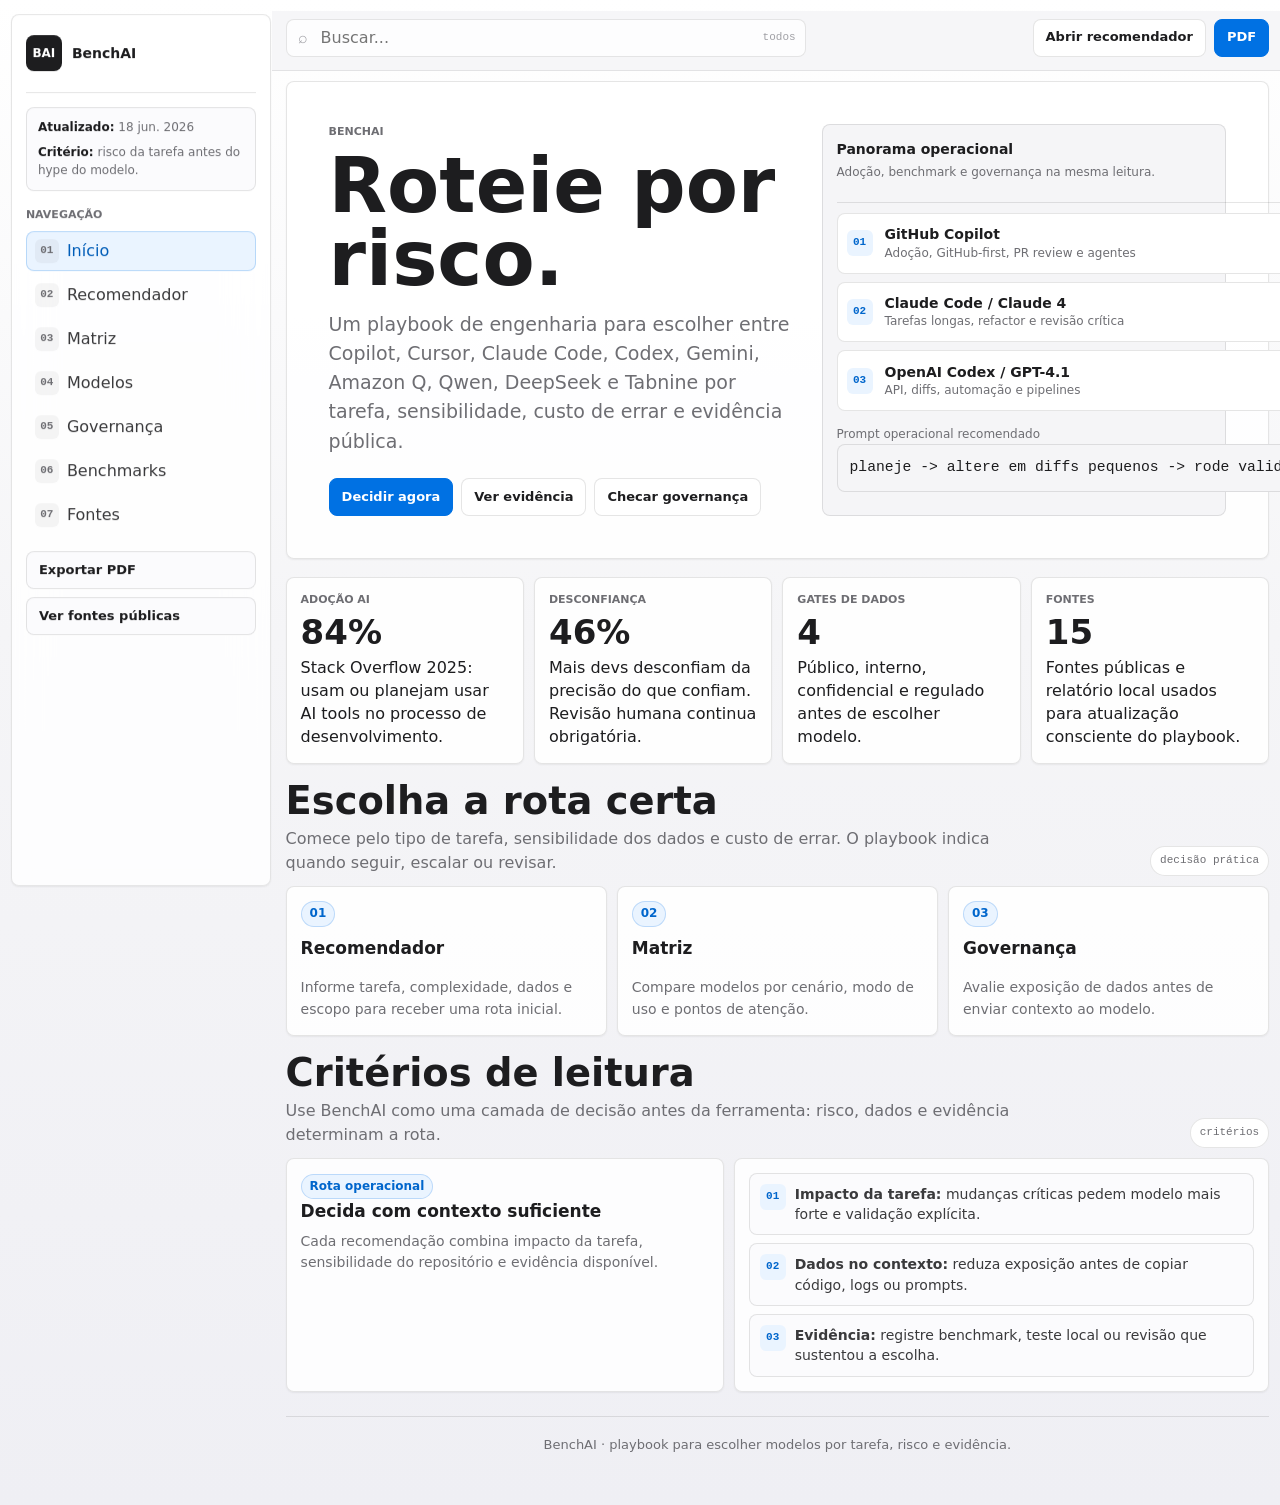
==== site/index.html @ 1fd60fb4 "ui: simplifica navegacao e identidade" ====
<!doctype html>
<html lang="pt-BR">
  <head>
    <meta charset="utf-8">
    <meta name="viewport" content="width=device-width, initial-scale=1">
    <title>BenchAI</title>
    <meta name="description" content="Playbook para escolher ferramentas e modelos de IA por tarefa, risco, governança, sensibilidade dos dados e evidência pública.">
    <meta name="theme-color" content="#f5f5f7">
    <link rel="stylesheet" href="assets/css/styles.css">
  </head>
  <body data-page="home">
    <a class="skip-link" href="#conteudo">Pular para o conteúdo</a>
    <div class="overlay" id="overlay" aria-hidden="true"></div>

    <div class="app-shell">
      <aside class="sidebar" id="sidebar" aria-label="Navegação principal">
        <a class="brand" href="./">
          <span class="brand-mark" aria-hidden="true">BAI</span>
          <span>
            <span class="brand-title">BenchAI</span>
          </span>
        </a>
        <div class="side-meta">
          <div><strong>Atualizado:</strong> 18 jun. 2026</div>
          <div><strong>Critério:</strong> risco da tarefa antes do hype do modelo.</div>
        </div>
        <div class="nav-label">Navegação</div>
        <nav class="nav-list" id="siteNav"></nav>
        <div class="side-actions">
          <button class="side-button" type="button" data-print>Exportar PDF</button>
          <a class="side-button" href="fontes.html">Ver fontes públicas</a>
        </div>
      </aside>

      <main class="main" id="conteudo">
        <header class="topbar" role="region" aria-label="Barra de ações">
          <button class="menu-button" id="menuBtn" type="button" aria-controls="sidebar" aria-expanded="false">Menu</button>
          <div class="search">
            <span class="search-icon" aria-hidden="true">⌕</span>
            <input id="searchInput" type="search" placeholder="Buscar..." autocomplete="off">
            <span class="search-count" id="searchCount">todos</span>
          </div>
          <div class="top-actions">
            <a class="button" href="recomendador.html">Abrir recomendador</a>
            <button class="button primary" type="button" data-print>PDF</button>
          </div>
        </header>

        <section class="hero">
          <div class="hero-copy">
            <p class="eyebrow">BenchAI</p>
            <h1>Roteie por risco.</h1>
            <p>
              Um playbook de engenharia para escolher entre Copilot, Cursor, Claude Code, Codex, Gemini,
              Amazon Q, Qwen, DeepSeek e Tabnine por tarefa, sensibilidade, custo de errar e evidência pública.
            </p>
            <div class="hero-actions">
              <a class="hero-action primary" href="recomendador.html">Decidir agora</a>
              <a class="hero-action" href="benchmarks.html">Ver evidência</a>
              <a class="hero-action" href="governanca.html">Checar governança</a>
            </div>
          </div>

          <div class="hero-panel" aria-label="Resumo visual de evidências">
            <div class="panel-head">
              <div>
                <strong>Panorama operacional</strong>
                <span>Adoção, benchmark e governança na mesma leitura.</span>
              </div>
              <span class="status-pill">SNAPSHOT / 2026-06-18</span>
            </div>
            <div class="leader-list">
              <div class="leader-row searchable" data-search="github copilot adoção github pr review enterprise agentes">
                <span class="rank">01</span>
                <div>
                  <div class="leader-name">GitHub Copilot</div>
                  <div class="leader-meta">Adoção, GitHub-first, PR review e agentes</div>
                </div>
                <div class="leader-score">escala</div>
              </div>
              <div class="leader-row searchable" data-search="claude code claude 4 swe bench arquitetura tarefa longa">
                <span class="rank">02</span>
                <div>
                  <div class="leader-name">Claude Code / Claude 4</div>
                  <div class="leader-meta">Tarefas longas, refactor e revisão crítica</div>
                </div>
                <div class="leader-score">72.7</div>
              </div>
              <div class="leader-row searchable" data-search="openai codex gpt-4.1 api automação diff">
                <span class="rank">03</span>
                <div>
                  <div class="leader-name">OpenAI Codex / GPT-4.1</div>
                  <div class="leader-meta">API, diffs, automação e pipelines</div>
                </div>
                <div class="leader-score">54.6</div>
              </div>
            </div>
            <div class="command-card">
              <span class="panel-note">Prompt operacional recomendado</span>
              <code>planeje -> altere em diffs pequenos -> rode validação -> registre evidência</code>
            </div>
          </div>
        </section>

        <div class="snapshot-grid" aria-label="Métricas resumidas">
          <div class="snapshot searchable" data-search="stack overflow 2025 uso ai tools adoção">
            <div class="snapshot-label">Adoção AI</div>
            <div class="snapshot-value">84%</div>
            <p>Stack Overflow 2025: usam ou planejam usar AI tools no processo de desenvolvimento.</p>
          </div>
          <div class="snapshot searchable" data-search="stack overflow 2025 confiança precisão revisão humana">
            <div class="snapshot-label">Desconfiança</div>
            <div class="snapshot-value">46%</div>
            <p>Mais devs desconfiam da precisão do que confiam. Revisão humana continua obrigatória.</p>
          </div>
          <div class="snapshot searchable" data-search="governança dados sensibilidade público interno confidencial regulado">
            <div class="snapshot-label">Gates de dados</div>
            <div class="snapshot-value">4</div>
            <p>Público, interno, confidencial e regulado antes de escolher modelo.</p>
          </div>
          <div class="snapshot searchable" data-search="fontes rastreabilidade benchmarks modelos segurança privacidade">
            <div class="snapshot-label">Fontes</div>
            <div class="snapshot-value">15</div>
            <p>Fontes públicas e relatório local usados para atualização consciente do playbook.</p>
          </div>
        </div>

        <section class="section">
          <div class="section-head">
            <div>
              <h2>Escolha a rota certa</h2>
              <p>Comece pelo tipo de tarefa, sensibilidade dos dados e custo de errar. O playbook indica quando seguir, escalar ou revisar.</p>
            </div>
            <span class="section-chip">decisão prática</span>
          </div>
          <div class="overview-grid">
            <a class="source-card searchable" href="recomendador.html" data-search="recomendador modelo tarefa complexidade sensibilidade escopo">
              <span class="tag brand" style="justify-self:start">01</span>
              <strong>Recomendador</strong>
              <span class="desc">Informe tarefa, complexidade, dados e escopo para receber uma rota inicial.</span>
            </a>
            <a class="source-card searchable" href="matriz.html" data-search="matriz rota modelo modo usar evitar">
              <span class="tag brand" style="justify-self:start">02</span>
              <strong>Matriz</strong>
              <span class="desc">Compare modelos por cenário, modo de uso e pontos de atenção.</span>
            </a>
            <a class="source-card searchable" href="governanca.html" data-search="governança dados sensibilidade pii segredo cliente privacidade">
              <span class="tag brand" style="justify-self:start">03</span>
              <strong>Governança</strong>
              <span class="desc">Avalie exposição de dados antes de enviar contexto ao modelo.</span>
            </a>
          </div>
        </section>

        <section class="section">
          <div class="section-head">
            <div>
              <h2>Critérios de leitura</h2>
              <p>Use BenchAI como uma camada de decisão antes da ferramenta: risco, dados e evidência determinam a rota.</p>
            </div>
            <span class="section-chip">critérios</span>
          </div>
          <div class="evidence-grid">
            <div class="card searchable" data-search="rota operacional decisão contexto risco dados evidência">
              <span class="tag blue">Rota operacional</span>
              <h3>Decida com contexto suficiente</h3>
              <p>Cada recomendação combina impacto da tarefa, sensibilidade do repositório e evidência disponível.</p>
            </div>
            <div class="card searchable" data-search="decisão operacional modelo risco tarefa atenção validação">
              <div class="audit-list">
                <div class="audit-item"><span class="audit-badge">01</span><div><strong>Impacto da tarefa:</strong> mudanças críticas pedem modelo mais forte e validação explícita.</div></div>
                <div class="audit-item"><span class="audit-badge">02</span><div><strong>Dados no contexto:</strong> reduza exposição antes de copiar código, logs ou prompts.</div></div>
                <div class="audit-item"><span class="audit-badge">03</span><div><strong>Evidência:</strong> registre benchmark, teste local ou revisão que sustentou a escolha.</div></div>
              </div>
            </div>
          </div>
        </section>

        <div class="foot">
          BenchAI · playbook para escolher modelos por tarefa, risco e evidência.
        </div>
      </main>
    </div>

    <script src="assets/js/app.js"></script>
  </body>
</html>
---- site/assets/css/styles.css ----
:root {
  color-scheme: light;
  --bg: #f5f5f7;
  --surface: #ffffff;
  --surface-soft: #fbfbfd;
  --surface-raised: rgba(255, 255, 255, 0.86);
  --text: #1d1d1f;
  --text-soft: #3a3a3c;
  --muted: #6e6e73;
  --faint: #a1a1a6;
  --line: rgba(0, 0, 0, 0.1);
  --line-strong: rgba(0, 0, 0, 0.16);
  --blue: #0071e3;
  --green: #0a7f5a;
  --orange: #b85f00;
  --red: #b42318;
  --purple: #6e45c9;
  --blue-soft: #eaf4ff;
  --green-soft: #eaf8f2;
  --orange-soft: #fff3e3;
  --red-soft: #fff0ee;
  --purple-soft: #f3efff;
  --radius: 8px;
  --shadow-sm: 0 1px 2px rgba(0, 0, 0, 0.06);
  --shadow-md: 0 14px 36px rgba(0, 0, 0, 0.1);
  --sidebar: 260px;
  --content: 1160px;
  --font: -apple-system, BlinkMacSystemFont, "SF Pro Text", "Segoe UI", Inter, ui-sans-serif, system-ui, sans-serif;
  --mono: "SFMono-Regular", ui-monospace, Menlo, Consolas, monospace;
}

* {
  box-sizing: border-box;
}

html {
  overflow-x: clip;
  scroll-behavior: smooth;
}

body {
  margin: 0;
  width: 100%;
  min-height: 100vh;
  overflow-x: hidden;
  background:
    linear-gradient(180deg, #ffffff 0%, var(--bg) 42%, #efeff4 100%);
  color: var(--text);
  font-family: var(--font);
  line-height: 1.45;
  -webkit-font-smoothing: antialiased;
  text-rendering: optimizeLegibility;
}

body.nav-open {
  overflow: hidden;
}

a {
  color: inherit;
}

button,
input,
select {
  font: inherit;
}

button {
  -webkit-tap-highlight-color: transparent;
}

code,
.mono {
  font-family: var(--mono);
}

code {
  border: 1px solid var(--line);
  border-radius: 6px;
  background: var(--surface-soft);
  padding: 0.08rem 0.28rem;
  font-size: 0.92em;
}

h1,
h2,
h3,
p {
  margin-top: 0;
}

p {
  margin-bottom: 0;
}

::selection {
  background: rgba(0, 113, 227, 0.14);
}

.skip-link {
  position: absolute;
  left: 14px;
  top: -44px;
  z-index: 100;
  border-radius: var(--radius);
  background: var(--text);
  color: #fff;
  padding: 10px 12px;
  transition: top 0.16s ease;
}

.skip-link:focus {
  top: 14px;
}

.app-shell {
  display: grid;
  grid-template-columns: var(--sidebar) minmax(0, 1fr);
  gap: clamp(12px, 1.15vw, 18px);
  width: 100%;
  max-width: none;
  margin: 0;
  padding: clamp(10px, 0.85vw, 14px);
}

.sidebar {
  position: sticky;
  top: 14px;
  align-self: start;
  height: calc(100svh - 28px);
  overflow: auto;
  border: 1px solid var(--line);
  border-radius: var(--radius);
  background: rgba(255, 255, 255, 0.82);
  box-shadow: var(--shadow-sm);
  padding: 14px;
  backdrop-filter: blur(22px);
}

.brand {
  display: flex;
  align-items: center;
  gap: 10px;
  min-height: 64px;
  border-bottom: 1px solid var(--line);
  padding-bottom: 14px;
  text-decoration: none;
}

.brand > span:last-child {
  min-width: 0;
}

.brand-mark {
  display: grid;
  width: 36px;
  height: 36px;
  flex: 0 0 auto;
  place-items: center;
  border-radius: var(--radius);
  background: var(--text);
  color: #fff;
  font-size: 12px;
  font-weight: 800;
  letter-spacing: 0;
}

.brand-title {
  display: block;
  margin: 0;
  color: var(--text);
  font-size: 14px;
  font-weight: 760;
  line-height: 1;
  letter-spacing: 0;
  overflow-wrap: anywhere;
}

.brand-subtitle {
  display: block;
  margin-top: 2px;
  color: var(--muted);
  font-size: 12px;
  letter-spacing: 0;
  overflow-wrap: anywhere;
}

.side-meta {
  display: grid;
  gap: 8px;
  margin: 14px 0;
  border: 1px solid var(--line);
  border-radius: var(--radius);
  background: var(--surface-soft);
  padding: 11px;
  color: var(--muted);
  font-size: 12px;
}

.side-meta strong {
  color: var(--text);
  font-weight: 720;
}

.nav-label {
  margin: 16px 0 8px;
  color: var(--muted);
  font-size: 11px;
  font-weight: 760;
  letter-spacing: 0;
  text-transform: uppercase;
}

.nav-list {
  display: grid;
  gap: 4px;
}

.nav-list a {
  display: grid;
  grid-template-columns: 24px 1fr;
  gap: 8px;
  align-items: center;
  min-height: 38px;
  border: 1px solid transparent;
  border-radius: var(--radius);
  color: var(--text-soft);
  padding: 7px 8px;
  text-decoration: none;
  transition: background 0.16s ease, border-color 0.16s ease, color 0.16s ease;
}

.nav-list a:hover,
.nav-list a:focus-visible {
  border-color: var(--line);
  background: #f2f2f7;
  color: var(--text);
  outline: 0;
}

.nav-list a[aria-current="page"] {
  border-color: rgba(0, 113, 227, 0.22);
  background: var(--blue-soft);
  color: #005db8;
}

.nav-index {
  display: grid;
  width: 24px;
  height: 24px;
  place-items: center;
  border-radius: 6px;
  background: rgba(0, 0, 0, 0.04);
  color: var(--muted);
  font-family: var(--mono);
  font-size: 11px;
  font-weight: 760;
}

.side-actions {
  display: grid;
  gap: 8px;
  margin-top: 16px;
}

.side-button,
.button,
.menu-button,
.hero-action {
  display: inline-flex;
  align-items: center;
  justify-content: center;
  min-height: 38px;
  border: 1px solid var(--line);
  border-radius: var(--radius);
  background: var(--surface);
  color: var(--text);
  cursor: pointer;
  font-size: 13px;
  font-weight: 660;
  letter-spacing: 0;
  padding: 0 12px;
  text-align: center;
  text-decoration: none;
  white-space: nowrap;
  max-width: 100%;
  transition: background 0.16s ease, border-color 0.16s ease, transform 0.16s ease;
}

.side-button {
  justify-content: flex-start;
  width: 100%;
  background: var(--surface-soft);
}

.button:hover,
.side-button:hover,
.hero-action:hover {
  border-color: var(--line-strong);
  background: #f5f5f7;
  transform: translateY(-1px);
}

.button.primary,
.hero-action.primary {
  border-color: var(--blue);
  background: var(--blue);
  color: #fff;
}

.button.primary:hover,
.hero-action.primary:hover {
  background: #0066cc;
}

.main {
  min-width: 0;
  padding-bottom: 40px;
}

.topbar {
  position: sticky;
  top: 0;
  z-index: 30;
  display: grid;
  grid-template-columns: minmax(220px, min(520px, 44vw)) minmax(0, 1fr) auto;
  gap: 10px;
  align-items: center;
  padding: 8px 0 14px;
  backdrop-filter: blur(20px);
}

.topbar::before {
  content: "";
  position: absolute;
  inset: 0 -14px;
  z-index: -1;
  border-bottom: 1px solid rgba(0, 0, 0, 0.08);
  background: rgba(245, 245, 247, 0.82);
}

.menu-button {
  display: none;
}

.search {
  position: relative;
  grid-column: 1;
  min-width: 0;
}

.search input {
  width: 100%;
  height: 38px;
  border: 1px solid var(--line);
  border-radius: var(--radius);
  background: var(--surface-raised);
  color: var(--text);
  outline: none;
  padding: 0 66px 0 34px;
}

.search input:focus {
  border-color: rgba(0, 113, 227, 0.48);
  box-shadow: 0 0 0 4px rgba(0, 113, 227, 0.11);
}

.search-icon {
  position: absolute;
  left: 12px;
  top: 50%;
  color: var(--faint);
  transform: translateY(-50%);
}

.search-count {
  position: absolute;
  right: 10px;
  top: 50%;
  color: var(--faint);
  font-family: var(--mono);
  font-size: 11px;
  transform: translateY(-50%);
}

.top-actions {
  display: flex;
  flex-wrap: wrap;
  gap: 8px;
  grid-column: 3;
  justify-content: flex-end;
  min-width: 0;
}

.page-hero,
.hero {
  display: grid;
  gap: 18px;
  margin: 10px 0 18px;
  border: 1px solid var(--line);
  border-radius: var(--radius);
  background: var(--surface-raised);
  box-shadow: var(--shadow-sm);
  padding: clamp(22px, 4vw, 42px);
}

.hero {
  grid-template-columns: minmax(0, 1.08fr) minmax(300px, 0.92fr);
  align-items: stretch;
}

.eyebrow,
.kicker {
  margin: 0 0 10px;
  color: var(--muted);
  font-size: 11px;
  font-weight: 760;
  letter-spacing: 0;
  text-transform: uppercase;
}

.hero h1,
.page-hero h1 {
  max-width: 760px;
  margin: 0;
  font-size: clamp(38px, 6vw, 76px);
  font-weight: 760;
  line-height: 0.96;
  letter-spacing: 0;
}

.page-hero h1 {
  font-size: clamp(34px, 4.4vw, 60px);
}

.hero-copy > p:not(.eyebrow),
.page-hero p {
  max-width: 760px;
  margin-top: 14px;
  color: var(--muted);
  font-size: clamp(15px, 1.8vw, 19px);
  line-height: 1.54;
}

.hero-actions {
  display: flex;
  flex-wrap: wrap;
  gap: 8px;
  margin-top: 22px;
}

.hero-panel {
  display: grid;
  gap: 10px;
  min-width: 0;
  border: 1px solid var(--line);
  border-radius: var(--radius);
  background: #f5f5f7;
  padding: 14px;
}

.panel-head {
  display: flex;
  align-items: flex-start;
  justify-content: space-between;
  gap: 12px;
  border-bottom: 1px solid var(--line);
  padding-bottom: 10px;
}

.panel-head strong {
  display: block;
  font-size: 14px;
}

.panel-head span,
.panel-note {
  color: var(--muted);
  font-size: 12px;
  line-height: 1.42;
}

.status-pill {
  border: 1px solid rgba(0, 113, 227, 0.2);
  border-radius: 999px;
  background: #fff;
  color: #0066cc;
  font-family: var(--mono);
  font-size: 11px;
  padding: 4px 8px;
  white-space: nowrap;
}

.leader-list {
  display: grid;
  gap: 8px;
}

.leader-row {
  display: grid;
  grid-template-columns: 28px 1fr auto;
  gap: 10px;
  align-items: center;
  min-width: 0;
  border: 1px solid var(--line);
  border-radius: var(--radius);
  background: #fff;
  padding: 9px;
}

.rank,
.check-badge,
.audit-badge {
  display: grid;
  width: 26px;
  height: 26px;
  place-items: center;
  border-radius: 6px;
  background: var(--blue-soft);
  color: #0066cc;
  font-family: var(--mono);
  font-size: 11px;
  font-weight: 760;
}

.leader-name {
  font-size: 14px;
  font-weight: 720;
  overflow-wrap: anywhere;
}

.leader-meta {
  color: var(--muted);
  font-size: 12px;
  overflow-wrap: anywhere;
}

.leader-score {
  color: var(--text);
  font-family: var(--mono);
  font-size: 12px;
  font-weight: 760;
  text-align: right;
}

.overview-grid,
.card-grid,
.model-grid,
.source-grid,
.policy-grid,
.snapshot-grid {
  display: grid;
  gap: 10px;
}

.overview-grid {
  grid-template-columns: repeat(3, minmax(0, 1fr));
}

.snapshot-grid {
  grid-template-columns: repeat(4, minmax(0, 1fr));
  margin-bottom: 18px;
}

.card-grid.two {
  grid-template-columns: repeat(2, minmax(0, 1fr));
}

.card-grid.three,
.model-grid,
.source-grid {
  grid-template-columns: repeat(auto-fit, minmax(240px, 1fr));
}

.policy-grid {
  grid-template-columns: repeat(4, minmax(0, 1fr));
}

.section {
  scroll-margin-top: 84px;
  margin-top: 18px;
}

.section-head {
  display: grid;
  grid-template-columns: minmax(0, 1fr) auto;
  gap: 12px;
  align-items: end;
  margin-bottom: 10px;
}

.section-head h2 {
  margin: 0;
  font-size: clamp(24px, 3vw, 40px);
  font-weight: 740;
  line-height: 1;
  letter-spacing: 0;
}

.section-head p {
  max-width: 760px;
  margin-top: 7px;
  color: var(--muted);
  line-height: 1.52;
}

.section-chip {
  border: 1px solid var(--line);
  border-radius: 999px;
  background: var(--surface);
  color: var(--muted);
  font-family: var(--mono);
  font-size: 11px;
  padding: 6px 9px;
  white-space: nowrap;
}

.card,
.snapshot,
.model-card,
.source-card,
.matrix-wrap,
.result,
.terminal-card {
  border: 1px solid var(--line);
  border-radius: var(--radius);
  background: var(--surface-raised);
  box-shadow: var(--shadow-sm);
}

.card,
.snapshot,
.model-card,
.source-card,
.terminal-card {
  min-width: 0;
  padding: 14px;
}

.card.strong {
  border-color: var(--line-strong);
  background: var(--surface);
}

.card h3,
.model-card h3,
.source-card strong,
.terminal-card h3 {
  margin: 0 0 7px;
  color: var(--text);
  font-size: 17px;
  font-weight: 720;
  letter-spacing: 0;
}

.card p,
.model-card p,
.source-card .desc,
.terminal-card p,
.meta {
  margin: 0;
  color: var(--muted);
  font-size: 14px;
  line-height: 1.52;
}

.snapshot {
  display: grid;
  gap: 7px;
  min-height: 112px;
}

.snapshot-label {
  color: var(--muted);
  font-size: 11px;
  font-weight: 760;
  text-transform: uppercase;
}

.snapshot-value {
  color: var(--text);
  font-size: clamp(24px, 3vw, 34px);
  font-weight: 760;
  line-height: 1;
}

.tag-row {
  display: flex;
  flex-wrap: wrap;
  gap: 6px;
  align-items: center;
}

.tag {
  display: inline-flex;
  align-items: center;
  min-height: 24px;
  border: 1px solid var(--line);
  border-radius: 999px;
  background: #fff;
  color: var(--text-soft);
  font-size: 12px;
  font-weight: 650;
  padding: 3px 8px;
  white-space: nowrap;
}

.tag.good {
  border-color: rgba(10, 127, 90, 0.2);
  background: var(--green-soft);
  color: var(--green);
}

.tag.warn {
  border-color: rgba(184, 95, 0, 0.22);
  background: var(--orange-soft);
  color: var(--orange);
}

.tag.bad {
  border-color: rgba(180, 35, 24, 0.2);
  background: var(--red-soft);
  color: var(--red);
}

.tag.blue,
.tag.brand {
  border-color: rgba(0, 113, 227, 0.2);
  background: var(--blue-soft);
  color: #0066cc;
}

.tag.purple {
  border-color: rgba(110, 69, 201, 0.2);
  background: var(--purple-soft);
  color: var(--purple);
}

.audit-list,
.checklist {
  display: grid;
  gap: 8px;
}

.checklist {
  margin-top: 12px;
}

.audit-item,
.check-item {
  display: grid;
  grid-template-columns: 26px 1fr;
  gap: 9px;
  align-items: start;
  border: 1px solid var(--line);
  border-radius: var(--radius);
  background: var(--surface-soft);
  padding: 10px;
  color: var(--text-soft);
  font-size: 14px;
  line-height: 1.45;
}

.decision-lab,
.evidence-grid,
.bench-grid {
  display: grid;
  grid-template-columns: minmax(0, 0.9fr) minmax(320px, 1.1fr);
  gap: 10px;
  align-items: stretch;
}

.form-grid {
  display: grid;
  grid-template-columns: repeat(2, minmax(0, 1fr));
  gap: 10px;
}

.field {
  display: grid;
  gap: 7px;
  border: 1px solid var(--line);
  border-radius: var(--radius);
  background: var(--surface-soft);
  padding: 10px;
}

.field label {
  color: var(--text-soft);
  font-size: 13px;
  font-weight: 680;
}

select {
  width: 100%;
  min-height: 40px;
  border: 1px solid var(--line-strong);
  border-radius: var(--radius);
  background: #fff;
  color: var(--text);
  outline: none;
  padding: 8px 10px;
}

select:focus {
  border-color: rgba(0, 113, 227, 0.5);
  box-shadow: 0 0 0 4px rgba(0, 113, 227, 0.11);
}

.result {
  display: grid;
  min-height: 100%;
  background: var(--text);
  color: #fff;
  padding: clamp(18px, 3vw, 28px);
}

.result-label {
  color: rgba(255, 255, 255, 0.6);
  font-size: 11px;
  font-weight: 760;
  text-transform: uppercase;
}

.result-model {
  margin-top: 12px;
  font-size: clamp(34px, 4.8vw, 62px);
  font-weight: 760;
  line-height: 0.95;
  overflow-wrap: anywhere;
}

.result-mode {
  margin: 12px 0 16px;
  color: rgba(255, 255, 255, 0.72);
  font-family: var(--mono);
  font-size: 13px;
}

.result .tag {
  border-color: rgba(255, 255, 255, 0.16);
  background: rgba(255, 255, 255, 0.08);
  color: #fff;
}

.result-detail {
  display: grid;
  grid-template-columns: repeat(3, minmax(0, 1fr));
  gap: 8px;
  margin-top: 18px;
}

.result-box {
  border: 1px solid rgba(255, 255, 255, 0.14);
  border-radius: var(--radius);
  background: rgba(255, 255, 255, 0.07);
  color: rgba(255, 255, 255, 0.78);
  font-size: 14px;
  line-height: 1.48;
  padding: 11px;
}

.result-box strong {
  display: block;
  margin-bottom: 5px;
  color: #fff;
  font-size: 13px;
}

.matrix-wrap {
  overflow-x: auto;
  background: var(--surface);
}

table {
  width: 100%;
  min-width: 920px;
  border-collapse: collapse;
}

th,
td {
  border-bottom: 1px solid var(--line);
  padding: 13px 14px;
  text-align: left;
  vertical-align: top;
}

th {
  background: var(--surface-soft);
  color: var(--muted);
  font-size: 11px;
  font-weight: 760;
  text-transform: uppercase;
}

tr:last-child td {
  border-bottom: 0;
}

td {
  color: var(--text-soft);
  font-size: 14px;
  line-height: 1.44;
}

td strong {
  color: var(--text);
}

.table-note {
  margin-top: 4px;
  color: var(--muted);
  font-size: 13px;
}

.model-card,
.source-card {
  display: grid;
  gap: 9px;
  text-decoration: none;
  transition: border-color 0.16s ease, box-shadow 0.16s ease, transform 0.16s ease;
}

.model-card {
  min-height: 214px;
}

.source-card {
  min-height: 150px;
}

.model-card:hover,
.source-card:hover {
  border-color: rgba(0, 113, 227, 0.3);
  box-shadow: var(--shadow-md);
  transform: translateY(-2px);
}

.model-card ul {
  margin: 0;
  padding-left: 18px;
  color: var(--text-soft);
  font-size: 14px;
  line-height: 1.48;
}

.model-card li {
  margin: 3px 0;
}

.policy-card {
  border-top: 4px solid var(--green);
}

.policy-card.blue {
  border-top-color: var(--blue);
}

.policy-card.warn {
  border-top-color: var(--orange);
}

.policy-card.bad {
  border-top-color: var(--red);
}

.bar-list {
  display: grid;
  gap: 9px;
}

.bar-row {
  display: grid;
  grid-template-columns: 210px minmax(120px, 1fr) 58px;
  align-items: center;
  gap: 10px;
}

.bar-label {
  overflow: hidden;
  color: var(--text-soft);
  font-size: 13px;
  font-weight: 680;
  text-overflow: ellipsis;
  white-space: nowrap;
}

.bar-track {
  height: 24px;
  overflow: hidden;
  border: 1px solid var(--line);
  border-radius: 999px;
  background: #f2f2f7;
}

.bar-fill {
  height: 100%;
  border-radius: 999px;
  background: linear-gradient(90deg, var(--blue), var(--green));
}

.bar-value {
  color: var(--text);
  font-family: var(--mono);
  font-size: 12px;
  font-weight: 760;
  text-align: right;
}

.terminal-card code,
.command-card code {
  display: block;
  overflow-x: auto;
  border-radius: var(--radius);
  background: #f5f5f7;
  padding: 12px;
  white-space: nowrap;
}

.foot {
  margin-top: 24px;
  border-top: 1px solid var(--line);
  color: var(--muted);
  font-size: 13px;
  line-height: 1.5;
  padding: 18px 0 0;
  text-align: center;
}

.source-card.is-hidden,
.model-card.is-hidden,
tr.is-hidden,
.card.is-hidden,
.snapshot.is-hidden,
.terminal-card.is-hidden {
  display: none !important;
}

.overlay {
  position: fixed;
  inset: 0;
  z-index: 40;
  display: none;
  background: rgba(0, 0, 0, 0.34);
}

.overlay.open {
  display: block;
}

.error-page {
  display: grid;
  min-height: 100svh;
  place-items: center;
  padding: 16px;
}

.error-card {
  width: min(520px, 100%);
  border: 1px solid var(--line);
  border-radius: var(--radius);
  background: var(--surface);
  box-shadow: var(--shadow-md);
  padding: clamp(22px, 5vw, 34px);
}

.error-card h1 {
  margin: 0 0 12px;
  font-size: clamp(34px, 9vw, 54px);
  line-height: 1;
}

.error-card p {
  color: var(--muted);
}

@media (max-width: 1120px) {
  .app-shell {
    grid-template-columns: 1fr;
  }

  .topbar {
    grid-template-columns: auto minmax(0, 520px) minmax(0, 1fr) auto;
  }

  .search {
    grid-column: 2;
  }

  .top-actions {
    grid-column: 4;
  }

  .sidebar {
    position: fixed;
    inset: 12px auto 12px 12px;
    z-index: 50;
    width: min(330px, calc(100vw - 24px));
    height: auto;
    transform: translateX(calc(-100% - 24px));
    transition: transform 0.2s ease;
  }

  .sidebar.open {
    transform: translateX(0);
  }

  .menu-button {
    display: inline-flex;
  }

  .hero,
  .decision-lab,
  .evidence-grid,
  .bench-grid {
    grid-template-columns: 1fr;
  }

  .policy-grid,
  .snapshot-grid,
  .overview-grid {
    grid-template-columns: repeat(2, minmax(0, 1fr));
  }

  .result-detail {
    grid-template-columns: 1fr;
  }
}

@media (max-width: 720px) {
  .app-shell {
    padding: 10px;
  }

  .topbar {
    grid-template-columns: auto minmax(0, 1fr);
  }

  .search {
    grid-column: 2;
  }

  .topbar::before {
    inset: 0 -10px;
  }

  .top-actions {
    grid-column: 1 / -1;
    justify-content: flex-start;
  }

  .top-actions .button,
  .hero-action {
    flex: 1 1 150px;
  }

  .search input {
    padding-right: 12px;
  }

  .search-count {
    display: none;
  }

  .hero,
  .page-hero {
    padding: 22px;
  }

  .hero h1,
  .page-hero h1 {
    font-size: clamp(34px, 11vw, 52px);
  }

  .card-grid.two,
  .card-grid.three,
  .form-grid,
  .policy-grid,
  .snapshot-grid,
  .overview-grid {
    grid-template-columns: 1fr;
  }

  .section-head {
    grid-template-columns: 1fr;
    align-items: start;
  }

  .section-chip {
    justify-self: start;
  }

  .bar-row {
    grid-template-columns: 1fr;
    gap: 6px;
  }

  .bar-value {
    text-align: left;
  }
}

@media print {
  body {
    background: #fff;
  }

  .sidebar,
  .topbar,
  .overlay,
  .hero-actions,
  .side-actions {
    display: none !important;
  }

  .app-shell {
    display: block;
    max-width: none;
    padding: 0;
  }

  .hero,
  .decision-lab,
  .bench-grid,
  .evidence-grid,
  .snapshot-grid,
  .overview-grid {
    display: block;
  }

  .hero,
  .page-hero,
  .card,
  .matrix-wrap,
  .model-card,
  .source-card,
  .terminal-card,
  .result {
    box-shadow: none !important;
    margin-bottom: 12px;
  }

  .result {
    background: #fff;
    color: var(--text);
  }

  .result p,
  .result-box {
    color: var(--text-soft);
  }

  table {
    min-width: auto;
  }

  .section {
    break-inside: avoid;
  }

  a {
    text-decoration: none;
  }
}
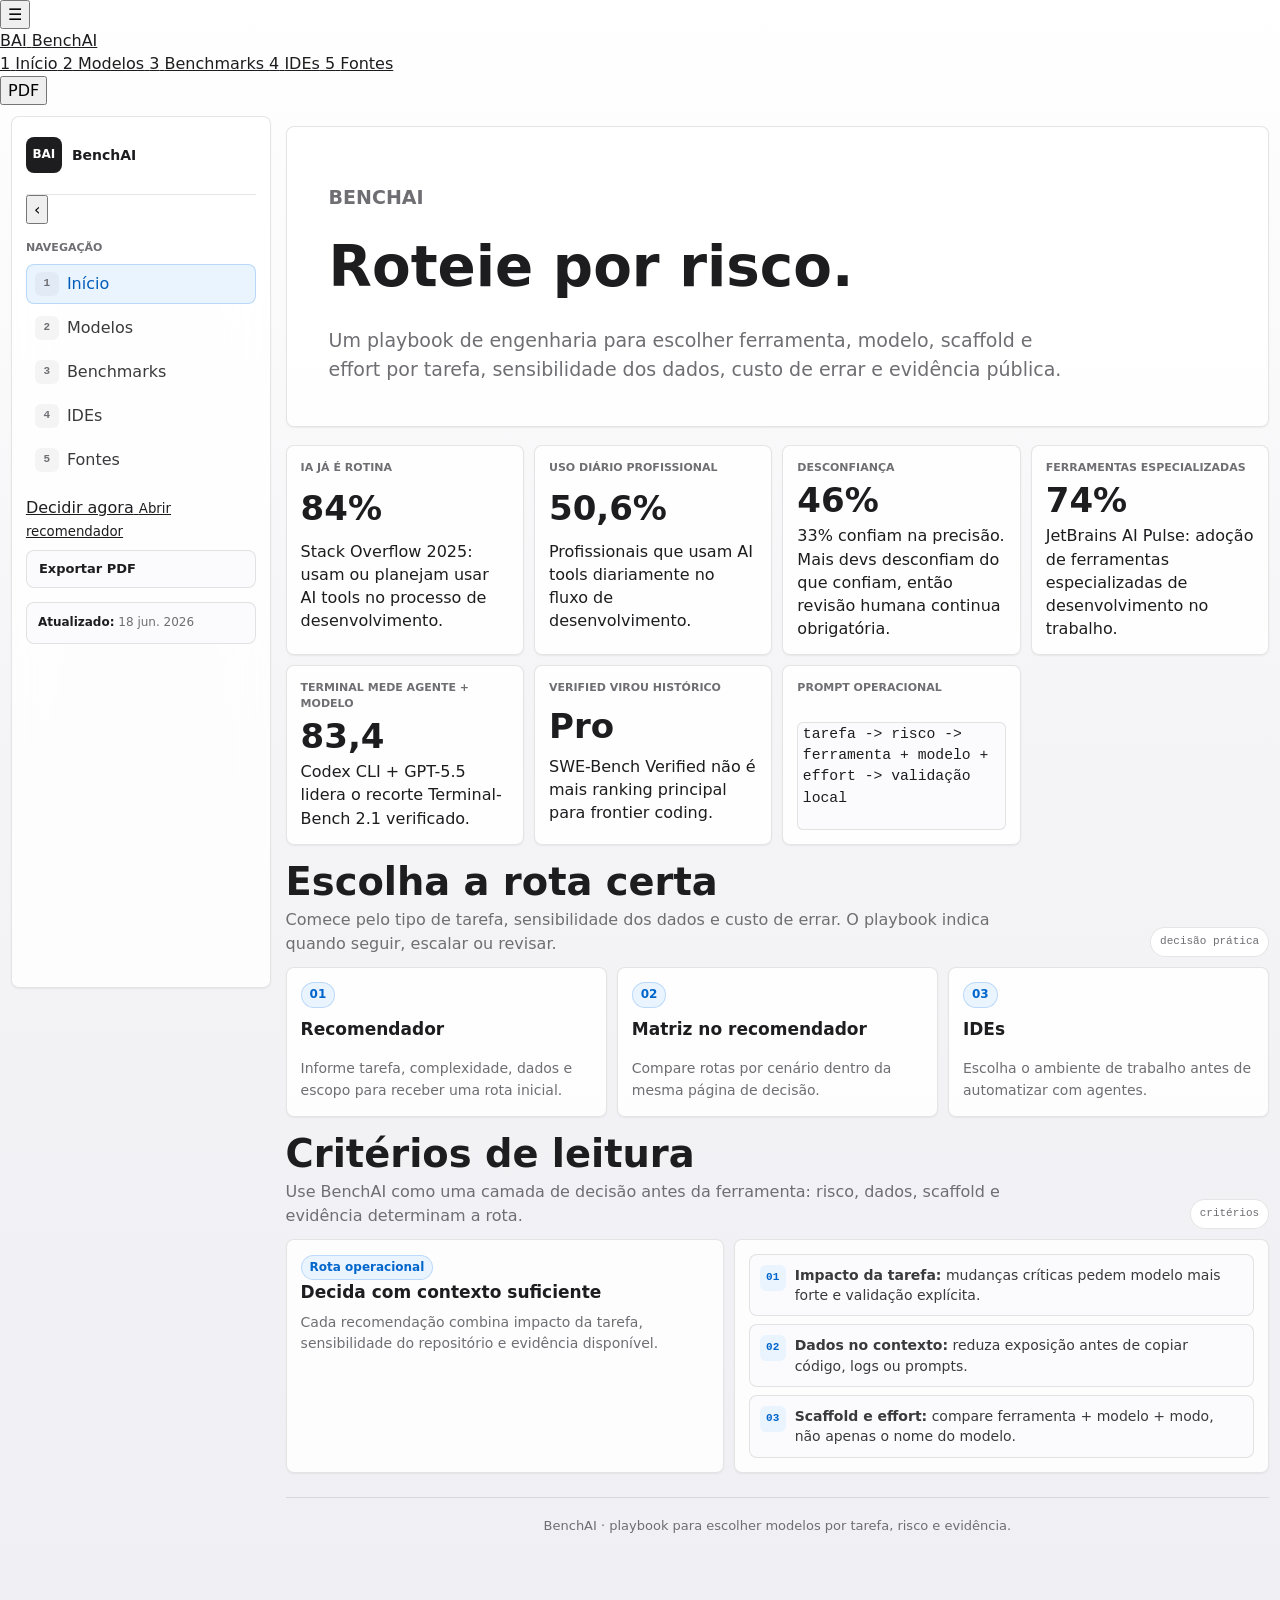
==== commit 5f07ed01: "content: reorganiza rotas e evidencias de IA" ====
--- a/site/index.html
+++ b/site/index.html
@@ -10,7 +10,7 @@
   </head>
   <body data-page="home">
     <a class="skip-link" href="#conteudo">Pular para o conteúdo</a>
-    <div class="overlay" id="overlay" aria-hidden="true"></div>
+    <button class="sidebar-reveal" id="sidebarReveal" type="button" aria-controls="sidebar" aria-expanded="true" aria-label="Mostrar sidebar" title="Mostrar sidebar"><span aria-hidden="true">☰</span></button>
 
     <div class="app-shell">
       <aside class="sidebar" id="sidebar" aria-label="Navegação principal">
@@ -20,108 +20,65 @@
             <span class="brand-title">BenchAI</span>
           </span>
         </a>
-        <div class="side-meta">
-          <div><strong>Atualizado:</strong> 18 jun. 2026</div>
-          <div><strong>Critério:</strong> risco da tarefa antes do hype do modelo.</div>
-        </div>
+        <button class="sidebar-collapse" id="sidebarCollapse" type="button" aria-controls="sidebar" aria-label="Ocultar sidebar" title="Ocultar sidebar">‹</button>
         <div class="nav-label">Navegação</div>
         <nav class="nav-list" id="siteNav"></nav>
         <div class="side-actions">
+          <a class="side-cta" href="recomendador.html">
+            <span>Decidir agora</span>
+            <small>Abrir recomendador</small>
+          </a>
           <button class="side-button" type="button" data-print>Exportar PDF</button>
-          <a class="side-button" href="fontes.html">Ver fontes públicas</a>
+        </div>
+        <div class="side-meta">
+          <div><strong>Atualizado:</strong> 18 jun. 2026</div>
         </div>
       </aside>
 
       <main class="main" id="conteudo">
-        <header class="topbar" role="region" aria-label="Barra de ações">
-          <button class="menu-button" id="menuBtn" type="button" aria-controls="sidebar" aria-expanded="false">Menu</button>
-          <div class="search">
-            <span class="search-icon" aria-hidden="true">⌕</span>
-            <input id="searchInput" type="search" placeholder="Buscar..." autocomplete="off">
-            <span class="search-count" id="searchCount">todos</span>
-          </div>
-          <div class="top-actions">
-            <a class="button" href="recomendador.html">Abrir recomendador</a>
-            <button class="button primary" type="button" data-print>PDF</button>
-          </div>
-        </header>
-
-        <section class="hero">
-          <div class="hero-copy">
-            <p class="eyebrow">BenchAI</p>
-            <h1>Roteie por risco.</h1>
-            <p>
-              Um playbook de engenharia para escolher entre Copilot, Cursor, Claude Code, Codex, Gemini,
-              Amazon Q, Qwen, DeepSeek e Tabnine por tarefa, sensibilidade, custo de errar e evidência pública.
-            </p>
-            <div class="hero-actions">
-              <a class="hero-action primary" href="recomendador.html">Decidir agora</a>
-              <a class="hero-action" href="benchmarks.html">Ver evidência</a>
-              <a class="hero-action" href="governanca.html">Checar governança</a>
-            </div>
-          </div>
-
-          <div class="hero-panel" aria-label="Resumo visual de evidências">
-            <div class="panel-head">
-              <div>
-                <strong>Panorama operacional</strong>
-                <span>Adoção, benchmark e governança na mesma leitura.</span>
-              </div>
-              <span class="status-pill">SNAPSHOT / 2026-06-18</span>
-            </div>
-            <div class="leader-list">
-              <div class="leader-row searchable" data-search="github copilot adoção github pr review enterprise agentes">
-                <span class="rank">01</span>
-                <div>
-                  <div class="leader-name">GitHub Copilot</div>
-                  <div class="leader-meta">Adoção, GitHub-first, PR review e agentes</div>
-                </div>
-                <div class="leader-score">escala</div>
-              </div>
-              <div class="leader-row searchable" data-search="claude code claude 4 swe bench arquitetura tarefa longa">
-                <span class="rank">02</span>
-                <div>
-                  <div class="leader-name">Claude Code / Claude 4</div>
-                  <div class="leader-meta">Tarefas longas, refactor e revisão crítica</div>
-                </div>
-                <div class="leader-score">72.7</div>
-              </div>
-              <div class="leader-row searchable" data-search="openai codex gpt-4.1 api automação diff">
-                <span class="rank">03</span>
-                <div>
-                  <div class="leader-name">OpenAI Codex / GPT-4.1</div>
-                  <div class="leader-meta">API, diffs, automação e pipelines</div>
-                </div>
-                <div class="leader-score">54.6</div>
-              </div>
-            </div>
-            <div class="command-card">
-              <span class="panel-note">Prompt operacional recomendado</span>
-              <code>planeje -> altere em diffs pequenos -> rode validação -> registre evidência</code>
-            </div>
-          </div>
+        <section class="page-hero">
+          <p class="eyebrow">BenchAI</p>
+          <h1>Roteie por risco.</h1>
+          <p>
+            Um playbook de engenharia para escolher ferramenta, modelo, scaffold e effort por tarefa,
+            sensibilidade dos dados, custo de errar e evidência pública.
+          </p>
         </section>
 
-        <div class="snapshot-grid" aria-label="Métricas resumidas">
-          <div class="snapshot searchable" data-search="stack overflow 2025 uso ai tools adoção">
-            <div class="snapshot-label">Adoção AI</div>
+        <div class="snapshot-grid" aria-label="Sinais operacionais">
+          <div class="snapshot">
+            <div class="snapshot-label">IA já é rotina</div>
             <div class="snapshot-value">84%</div>
             <p>Stack Overflow 2025: usam ou planejam usar AI tools no processo de desenvolvimento.</p>
           </div>
-          <div class="snapshot searchable" data-search="stack overflow 2025 confiança precisão revisão humana">
+          <div class="snapshot">
+            <div class="snapshot-label">Uso diário profissional</div>
+            <div class="snapshot-value">50,6%</div>
+            <p>Profissionais que usam AI tools diariamente no fluxo de desenvolvimento.</p>
+          </div>
+          <div class="snapshot">
             <div class="snapshot-label">Desconfiança</div>
             <div class="snapshot-value">46%</div>
-            <p>Mais devs desconfiam da precisão do que confiam. Revisão humana continua obrigatória.</p>
+            <p>33% confiam na precisão. Mais devs desconfiam do que confiam, então revisão humana continua obrigatória.</p>
           </div>
-          <div class="snapshot searchable" data-search="governança dados sensibilidade público interno confidencial regulado">
-            <div class="snapshot-label">Gates de dados</div>
-            <div class="snapshot-value">4</div>
-            <p>Público, interno, confidencial e regulado antes de escolher modelo.</p>
+          <div class="snapshot">
+            <div class="snapshot-label">Ferramentas especializadas</div>
+            <div class="snapshot-value">74%</div>
+            <p>JetBrains AI Pulse: adoção de ferramentas especializadas de desenvolvimento no trabalho.</p>
           </div>
-          <div class="snapshot searchable" data-search="fontes rastreabilidade benchmarks modelos segurança privacidade">
-            <div class="snapshot-label">Fontes</div>
-            <div class="snapshot-value">15</div>
-            <p>Fontes públicas e relatório local usados para atualização consciente do playbook.</p>
+          <div class="snapshot signal-card">
+            <div class="snapshot-label">Terminal mede agente + modelo</div>
+            <div class="snapshot-value">83,4</div>
+            <p>Codex CLI + GPT-5.5 lidera o recorte Terminal-Bench 2.1 verificado.</p>
+          </div>
+          <div class="snapshot signal-card">
+            <div class="snapshot-label">Verified virou histórico</div>
+            <div class="snapshot-value">Pro</div>
+            <p>SWE-Bench Verified não é mais ranking principal para frontier coding.</p>
+          </div>
+          <div class="snapshot signal-card prompt-snapshot">
+            <div class="snapshot-label">Prompt operacional</div>
+            <code>tarefa -> risco -> ferramenta + modelo + effort -> validação local</code>
           </div>
         </div>
 
@@ -134,20 +91,20 @@
             <span class="section-chip">decisão prática</span>
           </div>
           <div class="overview-grid">
-            <a class="source-card searchable" href="recomendador.html" data-search="recomendador modelo tarefa complexidade sensibilidade escopo">
+            <a class="source-card" href="recomendador.html">
               <span class="tag brand" style="justify-self:start">01</span>
               <strong>Recomendador</strong>
               <span class="desc">Informe tarefa, complexidade, dados e escopo para receber uma rota inicial.</span>
             </a>
-            <a class="source-card searchable" href="matriz.html" data-search="matriz rota modelo modo usar evitar">
+            <a class="source-card" href="recomendador.html#matriz">
               <span class="tag brand" style="justify-self:start">02</span>
-              <strong>Matriz</strong>
-              <span class="desc">Compare modelos por cenário, modo de uso e pontos de atenção.</span>
+              <strong>Matriz no recomendador</strong>
+              <span class="desc">Compare rotas por cenário dentro da mesma página de decisão.</span>
             </a>
-            <a class="source-card searchable" href="governanca.html" data-search="governança dados sensibilidade pii segredo cliente privacidade">
+            <a class="source-card" href="ides.html">
               <span class="tag brand" style="justify-self:start">03</span>
-              <strong>Governança</strong>
-              <span class="desc">Avalie exposição de dados antes de enviar contexto ao modelo.</span>
+              <strong>IDEs</strong>
+              <span class="desc">Escolha o ambiente de trabalho antes de automatizar com agentes.</span>
             </a>
           </div>
         </section>
@@ -156,21 +113,21 @@
           <div class="section-head">
             <div>
               <h2>Critérios de leitura</h2>
-              <p>Use BenchAI como uma camada de decisão antes da ferramenta: risco, dados e evidência determinam a rota.</p>
+              <p>Use BenchAI como uma camada de decisão antes da ferramenta: risco, dados, scaffold e evidência determinam a rota.</p>
             </div>
             <span class="section-chip">critérios</span>
           </div>
           <div class="evidence-grid">
-            <div class="card searchable" data-search="rota operacional decisão contexto risco dados evidência">
+            <div class="card">
               <span class="tag blue">Rota operacional</span>
               <h3>Decida com contexto suficiente</h3>
               <p>Cada recomendação combina impacto da tarefa, sensibilidade do repositório e evidência disponível.</p>
             </div>
-            <div class="card searchable" data-search="decisão operacional modelo risco tarefa atenção validação">
+            <div class="card">
               <div class="audit-list">
                 <div class="audit-item"><span class="audit-badge">01</span><div><strong>Impacto da tarefa:</strong> mudanças críticas pedem modelo mais forte e validação explícita.</div></div>
                 <div class="audit-item"><span class="audit-badge">02</span><div><strong>Dados no contexto:</strong> reduza exposição antes de copiar código, logs ou prompts.</div></div>
-                <div class="audit-item"><span class="audit-badge">03</span><div><strong>Evidência:</strong> registre benchmark, teste local ou revisão que sustentou a escolha.</div></div>
+                <div class="audit-item"><span class="audit-badge">03</span><div><strong>Scaffold e effort:</strong> compare ferramenta + modelo + modo, não apenas o nome do modelo.</div></div>
               </div>
             </div>
           </div>
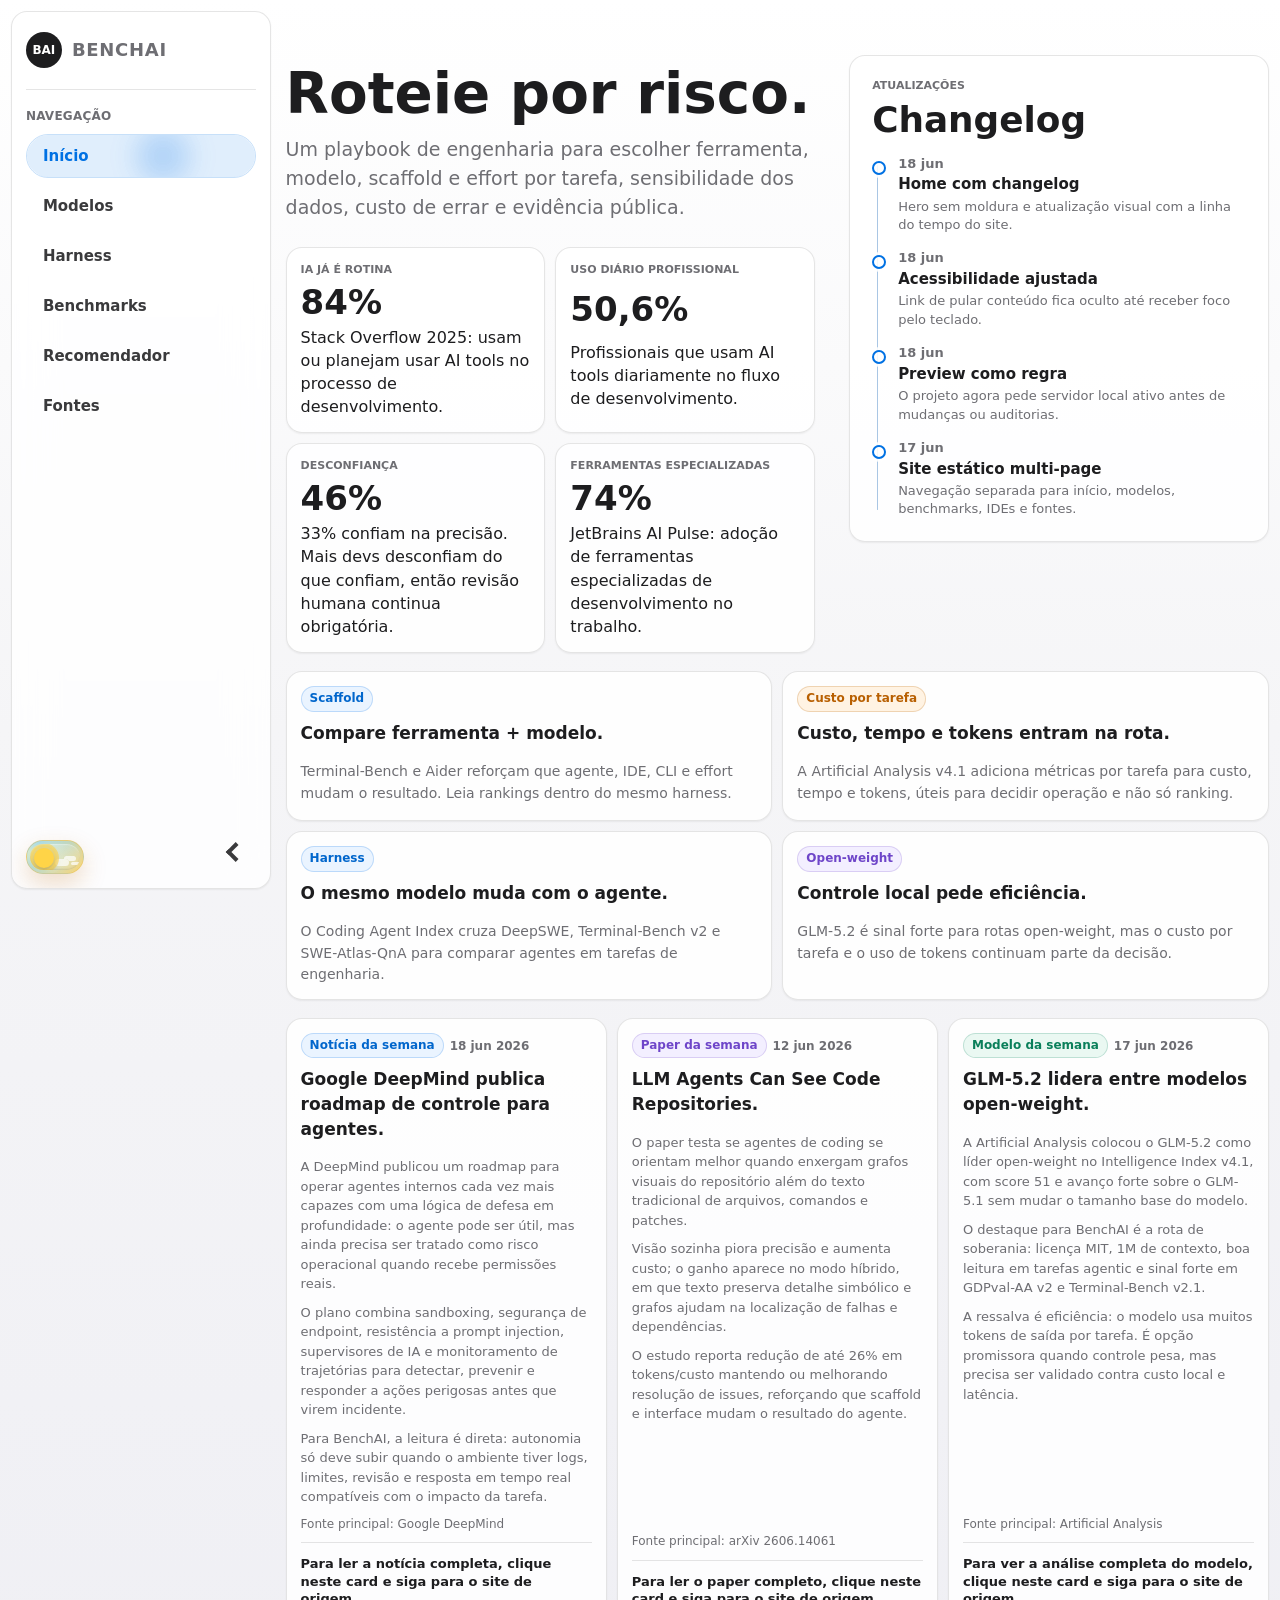
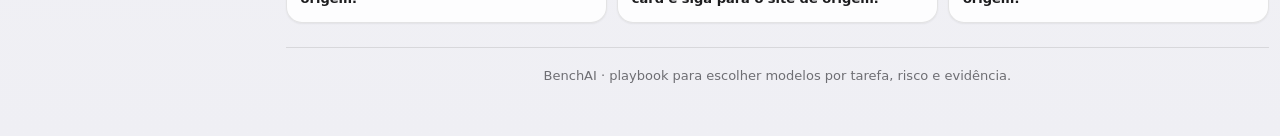
==== commit 0fbf3a3c: "feature: atualiza experiencia semanal do site" ====
--- a/site/index.html
+++ b/site/index.html
@@ -6,7 +6,7 @@
     <title>BenchAI</title>
     <meta name="description" content="Playbook para escolher ferramentas e modelos de IA por tarefa, risco, governança, sensibilidade dos dados e evidência pública.">
     <meta name="theme-color" content="#f5f5f7">
-    <link rel="stylesheet" href="assets/css/styles.css">
+    <link rel="stylesheet" href="assets/css/styles.css?v=20260619-weekly-three">
   </head>
   <body data-page="home">
     <a class="skip-link" href="#conteudo">Pular para o conteúdo</a>
@@ -23,113 +23,141 @@
         <button class="sidebar-collapse" id="sidebarCollapse" type="button" aria-controls="sidebar" aria-label="Ocultar sidebar" title="Ocultar sidebar">‹</button>
         <div class="nav-label">Navegação</div>
         <nav class="nav-list" id="siteNav"></nav>
-        <div class="side-actions">
-          <a class="side-cta" href="recomendador.html">
-            <span>Decidir agora</span>
-            <small>Abrir recomendador</small>
-          </a>
-          <button class="side-button" type="button" data-print>Exportar PDF</button>
-        </div>
-        <div class="side-meta">
-          <div><strong>Atualizado:</strong> 18 jun. 2026</div>
-        </div>
       </aside>
 
       <main class="main" id="conteudo">
-        <section class="page-hero">
-          <p class="eyebrow">BenchAI</p>
-          <h1>Roteie por risco.</h1>
-          <p>
-            Um playbook de engenharia para escolher ferramenta, modelo, scaffold e effort por tarefa,
-            sensibilidade dos dados, custo de errar e evidência pública.
-          </p>
-        </section>
+        <section class="page-hero home-hero">
+          <div class="home-intro">
+            <h1>Roteie por risco.</h1>
+            <p>
+              Um playbook de engenharia para escolher ferramenta, modelo, scaffold e effort por tarefa,
+              sensibilidade dos dados, custo de errar e evidência pública.
+            </p>
+          </div>
+          <aside class="changelog-card" aria-labelledby="changelog-title">
+            <div class="changelog-head">
+              <div>
+                <p class="eyebrow">Atualizações</p>
+                <h2 id="changelog-title">Changelog</h2>
+              </div>
+            </div>
+            <ol class="changelog-list" aria-label="Changelog do BenchAI">
+              <li>
+                <time datetime="2026-06-18">18 jun</time>
+                <strong>Home com changelog</strong>
+                <p>Hero sem moldura e atualização visual com a linha do tempo do site.</p>
+              </li>
+              <li>
+                <time datetime="2026-06-18">18 jun</time>
+                <strong>Acessibilidade ajustada</strong>
+                <p>Link de pular conteúdo fica oculto até receber foco pelo teclado.</p>
+              </li>
+              <li>
+                <time datetime="2026-06-18">18 jun</time>
+                <strong>Preview como regra</strong>
+                <p>O projeto agora pede servidor local ativo antes de mudanças ou auditorias.</p>
+              </li>
+              <li>
+                <time datetime="2026-06-17">17 jun</time>
+                <strong>Site estático multi-page</strong>
+                <p>Navegação separada para início, modelos, benchmarks, IDEs e fontes.</p>
+              </li>
+            </ol>
+          </aside>
 
-        <div class="snapshot-grid" aria-label="Sinais operacionais">
-          <div class="snapshot">
-            <div class="snapshot-label">IA já é rotina</div>
-            <div class="snapshot-value">84%</div>
-            <p>Stack Overflow 2025: usam ou planejam usar AI tools no processo de desenvolvimento.</p>
-          </div>
-          <div class="snapshot">
-            <div class="snapshot-label">Uso diário profissional</div>
-            <div class="snapshot-value">50,6%</div>
-            <p>Profissionais que usam AI tools diariamente no fluxo de desenvolvimento.</p>
-          </div>
-          <div class="snapshot">
-            <div class="snapshot-label">Desconfiança</div>
-            <div class="snapshot-value">46%</div>
-            <p>33% confiam na precisão. Mais devs desconfiam do que confiam, então revisão humana continua obrigatória.</p>
-          </div>
-          <div class="snapshot">
-            <div class="snapshot-label">Ferramentas especializadas</div>
-            <div class="snapshot-value">74%</div>
-            <p>JetBrains AI Pulse: adoção de ferramentas especializadas de desenvolvimento no trabalho.</p>
-          </div>
-          <div class="snapshot signal-card">
-            <div class="snapshot-label">Terminal mede agente + modelo</div>
-            <div class="snapshot-value">83,4</div>
-            <p>Codex CLI + GPT-5.5 lidera o recorte Terminal-Bench 2.1 verificado.</p>
-          </div>
-          <div class="snapshot signal-card">
-            <div class="snapshot-label">Verified virou histórico</div>
-            <div class="snapshot-value">Pro</div>
-            <p>SWE-Bench Verified não é mais ranking principal para frontier coding.</p>
-          </div>
-          <div class="snapshot signal-card prompt-snapshot">
-            <div class="snapshot-label">Prompt operacional</div>
-            <code>tarefa -> risco -> ferramenta + modelo + effort -> validação local</code>
-          </div>
-        </div>
-
-        <section class="section">
-          <div class="section-head">
-            <div>
-              <h2>Escolha a rota certa</h2>
-              <p>Comece pelo tipo de tarefa, sensibilidade dos dados e custo de errar. O playbook indica quando seguir, escalar ou revisar.</p>
-            </div>
-            <span class="section-chip">decisão prática</span>
-          </div>
-          <div class="overview-grid">
-            <a class="source-card" href="recomendador.html">
-              <span class="tag brand" style="justify-self:start">01</span>
-              <strong>Recomendador</strong>
-              <span class="desc">Informe tarefa, complexidade, dados e escopo para receber uma rota inicial.</span>
+          <div class="snapshot-grid" aria-label="Sinais operacionais">
+            <a class="snapshot" href="https://survey.stackoverflow.co/2025/ai/" target="_blank" rel="noopener noreferrer" aria-label="Abrir fonte da métrica IA já é rotina">
+              <div class="snapshot-label">IA já é rotina</div>
+              <div class="snapshot-value">84%</div>
+              <p>Stack Overflow 2025: usam ou planejam usar AI tools no processo de desenvolvimento.</p>
             </a>
-            <a class="source-card" href="recomendador.html#matriz">
-              <span class="tag brand" style="justify-self:start">02</span>
-              <strong>Matriz no recomendador</strong>
-              <span class="desc">Compare rotas por cenário dentro da mesma página de decisão.</span>
+            <a class="snapshot" href="https://survey.stackoverflow.co/2025/ai/" target="_blank" rel="noopener noreferrer" aria-label="Abrir fonte da métrica uso diário profissional">
+              <div class="snapshot-label">Uso diário profissional</div>
+              <div class="snapshot-value">50,6%</div>
+              <p>Profissionais que usam AI tools diariamente no fluxo de desenvolvimento.</p>
             </a>
-            <a class="source-card" href="ides.html">
-              <span class="tag brand" style="justify-self:start">03</span>
-              <strong>IDEs</strong>
-              <span class="desc">Escolha o ambiente de trabalho antes de automatizar com agentes.</span>
+            <a class="snapshot" href="https://survey.stackoverflow.co/2025/ai/" target="_blank" rel="noopener noreferrer" aria-label="Abrir fonte da métrica desconfiança">
+              <div class="snapshot-label">Desconfiança</div>
+              <div class="snapshot-value">46%</div>
+              <p>33% confiam na precisão. Mais devs desconfiam do que confiam, então revisão humana continua obrigatória.</p>
+            </a>
+            <a class="snapshot" href="https://blog.jetbrains.com/research/2026/04/which-ai-coding-tools-do-developers-actually-use-at-work/" target="_blank" rel="noopener noreferrer" aria-label="Abrir fonte da métrica ferramentas especializadas">
+              <div class="snapshot-label">Ferramentas especializadas</div>
+              <div class="snapshot-value">74%</div>
+              <p>JetBrains AI Pulse: adoção de ferramentas especializadas de desenvolvimento no trabalho.</p>
             </a>
           </div>
         </section>
 
-        <section class="section">
-          <div class="section-head">
-            <div>
-              <h2>Critérios de leitura</h2>
-              <p>Use BenchAI como uma camada de decisão antes da ferramenta: risco, dados, scaffold e evidência determinam a rota.</p>
-            </div>
-            <span class="section-chip">critérios</span>
+        <section class="section home-signals" aria-label="Sinais de decisão">
+          <div class="signal-grid">
+            <a class="source-card decision-signal" href="https://www.tbench.ai/leaderboard/terminal-bench/2.1" target="_blank" rel="noopener noreferrer" aria-label="Abrir fonte sobre comparação de scaffold no Terminal-Bench">
+              <span class="tag blue">Scaffold</span>
+              <strong>Compare ferramenta + modelo.</strong>
+              <span class="desc">Terminal-Bench e Aider reforçam que agente, IDE, CLI e effort mudam o resultado. Leia rankings dentro do mesmo harness.</span>
+            </a>
+            <a class="source-card decision-signal" href="https://artificialanalysis.ai/articles/artificial-analysis-intelligence-index-v4-1" target="_blank" rel="noopener noreferrer" aria-label="Abrir Artificial Analysis Intelligence Index v4.1">
+              <span class="tag warn">Custo por tarefa</span>
+              <strong>Custo, tempo e tokens entram na rota.</strong>
+              <span class="desc">A Artificial Analysis v4.1 adiciona métricas por tarefa para custo, tempo e tokens, úteis para decidir operação e não só ranking.</span>
+            </a>
+            <a class="source-card decision-signal" href="https://artificialanalysis.ai/agents/coding-agents" target="_blank" rel="noopener noreferrer" aria-label="Abrir Artificial Analysis Coding Agent Index">
+              <span class="tag brand">Harness</span>
+              <strong>O mesmo modelo muda com o agente.</strong>
+              <span class="desc">O Coding Agent Index cruza DeepSWE, Terminal-Bench v2 e SWE-Atlas-QnA para comparar agentes em tarefas de engenharia.</span>
+            </a>
+            <a class="source-card decision-signal" href="https://artificialanalysis.ai/articles/glm-5-2-is-the-new-leading-open-weights-model-on-the-artificial-analysis-intelligence-index" target="_blank" rel="noopener noreferrer" aria-label="Abrir artigo da Artificial Analysis sobre GLM-5.2">
+              <span class="tag purple">Open-weight</span>
+              <strong>Controle local pede eficiência.</strong>
+              <span class="desc">GLM-5.2 é sinal forte para rotas open-weight, mas o custo por tarefa e o uso de tokens continuam parte da decisão.</span>
+            </a>
           </div>
-          <div class="evidence-grid">
-            <div class="card">
-              <span class="tag blue">Rota operacional</span>
-              <h3>Decida com contexto suficiente</h3>
-              <p>Cada recomendação combina impacto da tarefa, sensibilidade do repositório e evidência disponível.</p>
-            </div>
-            <div class="card">
-              <div class="audit-list">
-                <div class="audit-item"><span class="audit-badge">01</span><div><strong>Impacto da tarefa:</strong> mudanças críticas pedem modelo mais forte e validação explícita.</div></div>
-                <div class="audit-item"><span class="audit-badge">02</span><div><strong>Dados no contexto:</strong> reduza exposição antes de copiar código, logs ou prompts.</div></div>
-                <div class="audit-item"><span class="audit-badge">03</span><div><strong>Scaffold e effort:</strong> compare ferramenta + modelo + modo, não apenas o nome do modelo.</div></div>
-              </div>
-            </div>
+        </section>
+
+        <section class="section weekly-picks" aria-label="Curadoria da semana">
+          <div class="weekly-grid">
+            <a class="source-card weekly-card" href="https://deepmind.google/blog/securing-the-future-of-ai-agents/" target="_blank" rel="noopener noreferrer" aria-label="Abrir notícia da semana da Google DeepMind">
+              <span class="tag-row">
+                <span class="tag blue">Notícia da semana</span>
+                <time datetime="2026-06-18">18 jun 2026</time>
+              </span>
+              <strong>Google DeepMind publica roadmap de controle para agentes.</strong>
+              <span class="weekly-summary">
+                <span>A DeepMind publicou um roadmap para operar agentes internos cada vez mais capazes com uma lógica de defesa em profundidade: o agente pode ser útil, mas ainda precisa ser tratado como risco operacional quando recebe permissões reais.</span>
+                <span>O plano combina sandboxing, segurança de endpoint, resistência a prompt injection, supervisores de IA e monitoramento de trajetórias para detectar, prevenir e responder a ações perigosas antes que virem incidente.</span>
+                <span>Para BenchAI, a leitura é direta: autonomia só deve subir quando o ambiente tiver logs, limites, revisão e resposta em tempo real compatíveis com o impacto da tarefa.</span>
+              </span>
+              <span class="source-meta">Fonte principal: Google DeepMind</span>
+              <span class="weekly-cta">Para ler a notícia completa, clique neste card e siga para o site de origem.</span>
+            </a>
+            <a class="source-card weekly-card" href="https://arxiv.org/abs/2606.14061" target="_blank" rel="noopener noreferrer" aria-label="Abrir paper da semana no arXiv">
+              <span class="tag-row">
+                <span class="tag purple">Paper da semana</span>
+                <time datetime="2026-06-12">12 jun 2026</time>
+              </span>
+              <strong>LLM Agents Can See Code Repositories.</strong>
+              <span class="weekly-summary">
+                <span>O paper testa se agentes de coding se orientam melhor quando enxergam grafos visuais do repositório além do texto tradicional de arquivos, comandos e patches.</span>
+                <span>Visão sozinha piora precisão e aumenta custo; o ganho aparece no modo híbrido, em que texto preserva detalhe simbólico e grafos ajudam na localização de falhas e dependências.</span>
+                <span>O estudo reporta redução de até 26% em tokens/custo mantendo ou melhorando resolução de issues, reforçando que scaffold e interface mudam o resultado do agente.</span>
+              </span>
+              <span class="source-meta">Fonte principal: arXiv 2606.14061</span>
+              <span class="weekly-cta">Para ler o paper completo, clique neste card e siga para o site de origem.</span>
+            </a>
+            <a class="source-card weekly-card" href="https://artificialanalysis.ai/articles/glm-5-2-is-the-new-leading-open-weights-model-on-the-artificial-analysis-intelligence-index" target="_blank" rel="noopener noreferrer" aria-label="Abrir modelo da semana na Artificial Analysis">
+              <span class="tag-row">
+                <span class="tag good">Modelo da semana</span>
+                <time datetime="2026-06-17">17 jun 2026</time>
+              </span>
+              <strong>GLM-5.2 lidera entre modelos open-weight.</strong>
+              <span class="weekly-summary">
+                <span>A Artificial Analysis colocou o GLM-5.2 como líder open-weight no Intelligence Index v4.1, com score 51 e avanço forte sobre o GLM-5.1 sem mudar o tamanho base do modelo.</span>
+                <span>O destaque para BenchAI é a rota de soberania: licença MIT, 1M de contexto, boa leitura em tarefas agentic e sinal forte em GDPval-AA v2 e Terminal-Bench v2.1.</span>
+                <span>A ressalva é eficiência: o modelo usa muitos tokens de saída por tarefa. É opção promissora quando controle pesa, mas precisa ser validado contra custo local e latência.</span>
+              </span>
+              <span class="source-meta">Fonte principal: Artificial Analysis</span>
+              <span class="weekly-cta">Para ver a análise completa do modelo, clique neste card e siga para o site de origem.</span>
+            </a>
           </div>
         </section>
 
@@ -139,6 +167,6 @@
       </main>
     </div>
 
-    <script src="assets/js/app.js"></script>
+    <script src="assets/js/app.js?v=20260618-artificial-analysis"></script>
   </body>
 </html>
--- a/site/assets/css/styles.css
+++ b/site/assets/css/styles.css
@@ -1,13 +1,16 @@
 :root {
   color-scheme: light;
   --bg: #f5f5f7;
+  --bg-top: #ffffff;
+  --bg-bottom: #efeff4;
   --surface: #ffffff;
   --surface-soft: #fbfbfd;
   --surface-raised: rgba(255, 255, 255, 0.86);
   --text: #1d1d1f;
   --text-soft: #3a3a3c;
   --muted: #6e6e73;
-  --faint: #a1a1a6;
+  --mark-bg: #1d1d1f;
+  --mark-text: #ffffff;
   --line: rgba(0, 0, 0, 0.1);
   --line-strong: rgba(0, 0, 0, 0.16);
   --blue: #0071e3;
@@ -20,13 +23,82 @@
   --orange-soft: #fff3e3;
   --red-soft: #fff0ee;
   --purple-soft: #f3efff;
-  --radius: 8px;
+  --radius: 16px;
+  --radius-sm: 12px;
   --shadow-sm: 0 1px 2px rgba(0, 0, 0, 0.06);
   --shadow-md: 0 14px 36px rgba(0, 0, 0, 0.1);
+  --result-bg: #1d1d1f;
+  --result-fg: #ffffff;
+  --sidebar-panel: rgba(255, 255, 255, 0.82);
+  --topbar-panel: rgba(255, 255, 255, 0.88);
+  --hover-surface: #f2f2f7;
+  --hover-surface-strong: #f5f5f7;
+  --nav-liquid-hover: rgba(58, 58, 60, 0.08);
+  --nav-liquid-hover-strong: rgba(58, 58, 60, 0.14);
+  --nav-liquid-active: rgba(0, 113, 227, 0.12);
+  --nav-liquid-active-strong: rgba(0, 113, 227, 0.2);
+  --switch-bg: #8fd7ff;
+  --switch-bg-strong: #ffd66d;
+  --switch-glow: rgba(255, 245, 181, 0.72);
+  --switch-shadow: rgba(184, 95, 0, 0.22);
+  --switch-orb: #ffd447;
+  --switch-orb-glow: rgba(255, 211, 71, 0.58);
+  --switch-cloud: rgba(255, 255, 255, 0.86);
+  --meta-bg: #e8e8ed;
+  --meta-border: rgba(0, 0, 0, 0.1);
+  --signal-bg: linear-gradient(180deg, #fff 0%, #f8fbff 100%);
   --sidebar: 260px;
-  --content: 1160px;
   --font: -apple-system, BlinkMacSystemFont, "SF Pro Text", "Segoe UI", Inter, ui-sans-serif, system-ui, sans-serif;
   --mono: "SFMono-Regular", ui-monospace, Menlo, Consolas, monospace;
+}
+
+body[data-theme="dark"] {
+  color-scheme: dark;
+  --bg: #111113;
+  --bg-top: #18181b;
+  --bg-bottom: #0a0a0c;
+  --surface: #1c1c1e;
+  --surface-soft: #242426;
+  --surface-raised: rgba(28, 28, 30, 0.88);
+  --text: #f5f5f7;
+  --text-soft: #d1d1d6;
+  --muted: #98989d;
+  --mark-bg: #050506;
+  --mark-text: #ffffff;
+  --line: rgba(255, 255, 255, 0.12);
+  --line-strong: rgba(255, 255, 255, 0.22);
+  --blue: #0a84ff;
+  --green: #30d158;
+  --orange: #ff9f0a;
+  --red: #ff453a;
+  --purple: #bf5af2;
+  --blue-soft: rgba(10, 132, 255, 0.16);
+  --green-soft: rgba(48, 209, 88, 0.14);
+  --orange-soft: rgba(255, 159, 10, 0.16);
+  --red-soft: rgba(255, 69, 58, 0.16);
+  --purple-soft: rgba(191, 90, 242, 0.16);
+  --shadow-sm: 0 1px 2px rgba(0, 0, 0, 0.28);
+  --shadow-md: 0 16px 40px rgba(0, 0, 0, 0.34);
+  --result-bg: #050506;
+  --result-fg: #ffffff;
+  --sidebar-panel: rgba(28, 28, 30, 0.84);
+  --topbar-panel: rgba(28, 28, 30, 0.9);
+  --hover-surface: #2c2c2e;
+  --hover-surface-strong: #303033;
+  --nav-liquid-hover: rgba(255, 255, 255, 0.09);
+  --nav-liquid-hover-strong: rgba(255, 255, 255, 0.16);
+  --nav-liquid-active: rgba(10, 132, 255, 0.18);
+  --nav-liquid-active-strong: rgba(10, 132, 255, 0.28);
+  --switch-bg: #102a72;
+  --switch-bg-strong: #0a84ff;
+  --switch-glow: rgba(142, 202, 255, 0.46);
+  --switch-shadow: rgba(10, 132, 255, 0.28);
+  --switch-orb: #f5f7ff;
+  --switch-orb-glow: rgba(142, 202, 255, 0.48);
+  --switch-cloud: rgba(210, 231, 255, 0.9);
+  --meta-bg: #3a3a3c;
+  --meta-border: rgba(255, 255, 255, 0.14);
+  --signal-bg: linear-gradient(180deg, #1f1f22 0%, #181f27 100%);
 }
 
 * {
@@ -44,7 +116,7 @@
   min-height: 100vh;
   overflow-x: hidden;
   background:
-    linear-gradient(180deg, #ffffff 0%, var(--bg) 42%, #efeff4 100%);
+    linear-gradient(180deg, var(--bg-top) 0%, var(--bg) 42%, var(--bg-bottom) 100%);
   color: var(--text);
   font-family: var(--font);
   line-height: 1.45;
@@ -52,10 +124,6 @@
   text-rendering: optimizeLegibility;
 }
 
-body.nav-open {
-  overflow: hidden;
-}
-
 a {
   color: inherit;
 }
@@ -70,14 +138,13 @@
   -webkit-tap-highlight-color: transparent;
 }
 
-code,
-.mono {
+code {
   font-family: var(--mono);
 }
 
 code {
   border: 1px solid var(--line);
-  border-radius: 6px;
+  border-radius: var(--radius-sm);
   background: var(--surface-soft);
   padding: 0.08rem 0.28rem;
   font-size: 0.92em;
@@ -99,19 +166,24 @@
 }
 
 .skip-link {
-  position: absolute;
+  position: fixed;
   left: 14px;
-  top: -44px;
-  z-index: 100;
+  top: 14px;
+  z-index: 1000;
   border-radius: var(--radius);
-  background: var(--text);
-  color: #fff;
+  background: var(--mark-bg);
+  color: var(--mark-text);
   padding: 10px 12px;
-  transition: top 0.16s ease;
-}
-
-.skip-link:focus {
-  top: 14px;
+  opacity: 0;
+  pointer-events: none;
+  transform: translateY(calc(-100% - 24px));
+  transition: opacity 0.16s ease, transform 0.16s ease;
+}
+
+.skip-link:focus-visible {
+  opacity: 1;
+  pointer-events: auto;
+  transform: translateY(0);
 }
 
 .app-shell {
@@ -125,17 +197,331 @@
 }
 
 .sidebar {
-  position: sticky;
-  top: 14px;
-  align-self: start;
-  height: calc(100svh - 28px);
+  position: fixed;
+  left: clamp(10px, 0.85vw, 14px);
+  top: clamp(10px, 0.85vw, 14px);
+  z-index: 20;
+  display: flex;
+  flex-direction: column;
+  width: var(--sidebar);
+  height: calc(100svh - clamp(20px, 1.7vw, 28px));
+  max-height: none;
   overflow: auto;
   border: 1px solid var(--line);
   border-radius: var(--radius);
-  background: rgba(255, 255, 255, 0.82);
+  background: var(--sidebar-panel);
   box-shadow: var(--shadow-sm);
   padding: 14px;
   backdrop-filter: blur(22px);
+  transition: opacity 0.22s ease, transform 0.34s cubic-bezier(0.16, 1, 0.3, 1);
+}
+
+.sidebar-collapse {
+  position: absolute;
+  right: 14px;
+  bottom: 14px;
+  display: inline-flex;
+  align-items: center;
+  justify-content: center;
+  width: 44px;
+  height: 44px;
+  min-height: 44px;
+  border: 0;
+  border-radius: 0;
+  background: transparent;
+  color: var(--text-soft);
+  cursor: pointer;
+  font-size: 0;
+  line-height: 1;
+  padding: 0;
+  transition: color 0.16s ease, opacity 0.18s ease, transform 0.24s cubic-bezier(0.16, 1, 0.3, 1);
+}
+
+.sidebar-collapse::before {
+  content: "";
+  position: absolute;
+  left: 50%;
+  top: 50%;
+  width: 10px;
+  height: 10px;
+  border-bottom: 4px solid currentColor;
+  border-left: 4px solid currentColor;
+  transform: translate(-38%, -50%) rotate(45deg);
+}
+
+.sidebar-collapse:hover,
+.sidebar-collapse:focus-visible {
+  color: var(--text);
+  outline: 0;
+  transform: translateX(-1px) scale(1.02);
+}
+
+.sidebar-reveal {
+  position: fixed;
+  left: clamp(10px, 0.85vw, 14px);
+  top: clamp(10px, 0.85vw, 14px);
+  z-index: 45;
+  display: inline-flex;
+  align-items: center;
+  justify-content: center;
+  width: 44px;
+  min-height: 44px;
+  border: 1px solid var(--line);
+  border-radius: var(--radius);
+  background: var(--surface-raised);
+  color: var(--text-soft);
+  box-shadow: var(--shadow-sm);
+  cursor: pointer;
+  font-size: 0;
+  font-weight: 660;
+  line-height: 1;
+  opacity: 0;
+  padding: 0;
+  pointer-events: none;
+  backdrop-filter: blur(20px);
+  transform: translate(calc(var(--sidebar) - 58px), calc(100svh - clamp(20px, 1.7vw, 28px) - 58px)) rotate(-180deg) scale(0.86);
+  visibility: hidden;
+  transition:
+    background 0.16s ease,
+    border-color 0.16s ease,
+    color 0.16s ease,
+    opacity 0.16s ease,
+    transform 0.42s cubic-bezier(0.16, 1, 0.3, 1),
+    visibility 0s linear 0.18s;
+}
+
+.sidebar-reveal span {
+  display: none;
+}
+
+.sidebar-reveal::before {
+  content: "";
+  position: absolute;
+  left: 50%;
+  top: 50%;
+  width: 10px;
+  height: 10px;
+  border-right: 4px solid currentColor;
+  border-top: 4px solid currentColor;
+  transform: translate(-62%, -50%) rotate(45deg);
+}
+
+.sidebar-reveal:hover,
+.sidebar-reveal:focus-visible {
+  border-color: var(--line-strong);
+  background: var(--hover-surface-strong);
+  color: var(--text);
+  outline: 0;
+  transform: translateX(1px);
+}
+
+.theme-switch {
+  position: relative;
+  display: inline-flex;
+  align-items: center;
+  justify-content: center;
+  width: 58px;
+  height: 34px;
+  flex: 0 0 auto;
+  margin-top: auto;
+  overflow: hidden;
+  border: 1px solid color-mix(in srgb, var(--switch-bg-strong) 48%, var(--line));
+  border-radius: 999px;
+  background: linear-gradient(135deg, var(--switch-bg) 0%, color-mix(in srgb, var(--switch-bg) 55%, var(--switch-bg-strong)) 52%, var(--switch-bg-strong) 100%);
+  box-shadow: 0 10px 24px var(--switch-shadow);
+  cursor: pointer;
+  padding: 3px;
+  backdrop-filter: blur(20px);
+  transition: border-color 0.16s ease, box-shadow 0.16s ease, filter 0.16s ease, transform 0.16s ease;
+  isolation: isolate;
+}
+
+.theme-switch::before,
+.theme-switch::after {
+  content: "";
+  position: absolute;
+  pointer-events: none;
+  z-index: 0;
+}
+
+.theme-switch::before {
+  inset: 0;
+  border-radius: inherit;
+  background:
+    radial-gradient(circle at 22% 34%, var(--switch-glow) 0%, transparent 36%),
+    radial-gradient(circle at 78% 72%, rgba(255, 255, 255, 0.18) 0%, transparent 30%);
+  opacity: 0.8;
+  transform: translateX(-14px) scaleX(0.86);
+  transition: opacity 0.2s ease, transform 0.44s cubic-bezier(0.16, 1, 0.3, 1);
+}
+
+.theme-switch::after {
+  left: 4px;
+  top: 50%;
+  width: 36px;
+  height: 36px;
+  border-radius: 999px;
+  background: var(--switch-glow);
+  filter: blur(12px);
+  opacity: 0.72;
+  transform: translate(0, -50%) scale(0.72);
+  transition: opacity 0.24s ease, transform 0.56s cubic-bezier(0.16, 1, 0.3, 1);
+}
+
+.theme-switch:hover,
+.theme-switch:focus-visible {
+  border-color: color-mix(in srgb, var(--switch-bg-strong) 72%, var(--line-strong));
+  box-shadow: 0 14px 30px var(--switch-shadow);
+  filter: saturate(1.08);
+  outline: 0;
+  transform: translateY(-1px);
+}
+
+.theme-switch:hover::before,
+.theme-switch:focus-visible::before {
+  opacity: 1;
+  transform: translateX(0) scaleX(1);
+}
+
+.theme-switch:hover::after,
+.theme-switch:focus-visible::after {
+  opacity: 0.92;
+  transform: translate(18px, -50%) scale(1.08);
+}
+
+.theme-switch:focus-visible {
+  box-shadow: 0 14px 30px var(--switch-shadow), 0 0 0 4px color-mix(in srgb, var(--switch-bg) 28%, transparent);
+}
+
+.theme-switch-track {
+  position: relative;
+  display: block;
+  z-index: 1;
+  width: 100%;
+  height: 100%;
+  overflow: hidden;
+  border-radius: 999px;
+  background:
+    radial-gradient(circle at 30% 44%, rgba(255, 255, 255, 0.32) 0%, transparent 24%),
+    linear-gradient(135deg, rgba(255, 255, 255, 0.34), rgba(255, 255, 255, 0.08));
+  box-shadow: inset 0 1px 1px rgba(255, 255, 255, 0.34), inset 0 -1px 2px rgba(0, 0, 0, 0.12);
+  transition: background 0.18s ease, box-shadow 0.18s ease;
+}
+
+.theme-switch-track::before,
+.theme-switch-track::after {
+  content: "";
+  position: absolute;
+  pointer-events: none;
+  transition: opacity 0.26s ease, transform 0.38s cubic-bezier(0.16, 1, 0.3, 1);
+}
+
+.theme-switch-track::before {
+  left: 25px;
+  top: 15px;
+  width: 14px;
+  height: 7px;
+  border-radius: 999px;
+  background: var(--switch-cloud);
+  box-shadow: 8px -4px 0 -1px var(--switch-cloud), 14px 1px 0 -2px var(--switch-cloud);
+  opacity: 0.82;
+  transform: translateX(0);
+}
+
+.theme-switch-track::after {
+  left: 12px;
+  top: 7px;
+  width: 3px;
+  height: 3px;
+  border-radius: 999px;
+  background: rgba(255, 255, 255, 0.92);
+  box-shadow: 12px 5px 0 rgba(255, 255, 255, 0.76), 26px -1px 0 rgba(255, 255, 255, 0.68), 34px 9px 0 rgba(255, 255, 255, 0.8);
+  opacity: 0;
+  transform: translateX(-8px) scale(0.8);
+}
+
+.theme-switch-thumb {
+  position: absolute;
+  left: 4px;
+  top: 4px;
+  z-index: 2;
+  display: block;
+  width: 20px;
+  height: 20px;
+  border-radius: 999px;
+  background: var(--switch-orb);
+  box-shadow: 0 4px 10px rgba(0, 0, 0, 0.22), 0 0 0 5px var(--switch-orb-glow);
+  transition: background 0.18s ease, box-shadow 0.18s ease, transform 0.22s cubic-bezier(0.16, 1, 0.3, 1);
+}
+
+.theme-switch-thumb::before,
+.theme-switch-thumb::after {
+  content: "";
+  position: absolute;
+  border-radius: 999px;
+  pointer-events: none;
+  transition: opacity 0.2s ease, transform 0.26s cubic-bezier(0.16, 1, 0.3, 1);
+}
+
+.theme-switch-thumb::before {
+  inset: -6px;
+  border: 2px solid rgba(255, 212, 71, 0.42);
+  opacity: 0.72;
+  transform: scale(0.82);
+}
+
+.theme-switch-thumb::after {
+  right: -1px;
+  top: 2px;
+  width: 17px;
+  height: 17px;
+  background: #0a1a45;
+  opacity: 0;
+  transform: translateX(5px) scale(0.78);
+}
+
+.theme-switch[aria-checked="true"] .theme-switch-track {
+  background:
+    radial-gradient(circle at 72% 28%, rgba(255, 255, 255, 0.2) 0%, transparent 22%),
+    linear-gradient(135deg, rgba(255, 255, 255, 0.16), rgba(255, 255, 255, 0.04));
+}
+
+.theme-switch[aria-checked="true"] .theme-switch-track::before {
+  opacity: 0;
+  transform: translateX(16px) scale(0.8);
+}
+
+.theme-switch[aria-checked="true"] .theme-switch-track::after {
+  opacity: 1;
+  transform: translateX(0) scale(1);
+}
+
+.theme-switch[aria-checked="true"] .theme-switch-thumb {
+  background: var(--switch-orb);
+  box-shadow: 0 4px 12px rgba(0, 0, 0, 0.3), 0 0 0 5px var(--switch-orb-glow);
+  transform: translateX(24px);
+}
+
+.theme-switch[aria-checked="true"] .theme-switch-thumb::before {
+  opacity: 0;
+  transform: scale(0.6);
+}
+
+.theme-switch[aria-checked="true"] .theme-switch-thumb::after {
+  opacity: 1;
+  transform: translateX(0) scale(1);
+}
+
+@media (prefers-reduced-motion: no-preference) {
+  .theme-switch:hover .theme-switch-thumb::before,
+  .theme-switch:focus-visible .theme-switch-thumb::before {
+    transform: scale(1);
+  }
+
+  .theme-switch:hover .theme-switch-track::after,
+  .theme-switch:focus-visible .theme-switch-track::after {
+    transform: translateX(2px) scale(1.08);
+  }
 }
 
 .brand {
@@ -144,7 +530,7 @@
   gap: 10px;
   min-height: 64px;
   border-bottom: 1px solid var(--line);
-  padding-bottom: 14px;
+  padding: 0 44px 14px 0;
   text-decoration: none;
 }
 
@@ -158,9 +544,9 @@
   height: 36px;
   flex: 0 0 auto;
   place-items: center;
-  border-radius: var(--radius);
-  background: var(--text);
-  color: #fff;
+  border-radius: 999px;
+  background: var(--mark-bg);
+  color: var(--mark-text);
   font-size: 12px;
   font-weight: 800;
   letter-spacing: 0;
@@ -169,104 +555,156 @@
 .brand-title {
   display: block;
   margin: 0;
-  color: var(--text);
-  font-size: 14px;
-  font-weight: 760;
-  line-height: 1;
-  letter-spacing: 0;
+  color: var(--muted);
+  font-size: 18px;
+  font-weight: 780;
+  line-height: 1.05;
+  letter-spacing: 0.04em;
   overflow-wrap: anywhere;
-}
-
-.brand-subtitle {
-  display: block;
-  margin-top: 2px;
+  text-transform: uppercase;
+}
+
+.nav-label {
+  margin: 18px 0 9px;
   color: var(--muted);
   font-size: 12px;
-  letter-spacing: 0;
-  overflow-wrap: anywhere;
-}
-
-.side-meta {
-  display: grid;
-  gap: 8px;
-  margin: 14px 0;
-  border: 1px solid var(--line);
-  border-radius: var(--radius);
-  background: var(--surface-soft);
-  padding: 11px;
-  color: var(--muted);
-  font-size: 12px;
-}
-
-.side-meta strong {
-  color: var(--text);
-  font-weight: 720;
-}
-
-.nav-label {
-  margin: 16px 0 8px;
-  color: var(--muted);
-  font-size: 11px;
   font-weight: 760;
-  letter-spacing: 0;
+  letter-spacing: 0.02em;
   text-transform: uppercase;
 }
 
 .nav-list {
   display: grid;
-  gap: 4px;
+  gap: 6px;
 }
 
 .nav-list a {
-  display: grid;
-  grid-template-columns: 24px 1fr;
-  gap: 8px;
+  position: relative;
+  display: flex;
   align-items: center;
-  min-height: 38px;
+  min-height: 44px;
+  overflow: hidden;
   border: 1px solid transparent;
-  border-radius: var(--radius);
+  border-radius: 999px;
   color: var(--text-soft);
-  padding: 7px 8px;
+  padding: 0 16px;
   text-decoration: none;
-  transition: background 0.16s ease, border-color 0.16s ease, color 0.16s ease;
+  transition: border-color 0.18s ease, color 0.18s ease, transform 0.18s ease;
+  isolation: isolate;
+}
+
+.nav-list a::before,
+.nav-list a::after {
+  content: "";
+  position: absolute;
+  pointer-events: none;
+  z-index: -1;
+}
+
+.nav-list a::before {
+  inset: 0;
+  border-radius: inherit;
+  background: var(--nav-liquid-hover);
+  opacity: 0;
+  transform: translateX(-18px) scaleX(0.72);
+  transform-origin: left center;
+  transition: opacity 0.2s ease, transform 0.44s cubic-bezier(0.16, 1, 0.3, 1), background 0.18s ease;
+}
+
+.nav-list a::after {
+  left: 12px;
+  top: 50%;
+  width: 52px;
+  height: 52px;
+  border-radius: 999px;
+  background: var(--nav-liquid-hover-strong);
+  filter: blur(12px);
+  opacity: 0;
+  transform: translate(-34px, -50%) scale(0.5);
+  transition: opacity 0.24s ease, transform 0.56s cubic-bezier(0.16, 1, 0.3, 1), background 0.18s ease;
+}
+
+.nav-text {
+  position: relative;
+  z-index: 1;
+  min-width: 0;
+  color: inherit;
+  font-size: 15px;
+  font-weight: 640;
+  line-height: 1;
 }
 
 .nav-list a:hover,
 .nav-list a:focus-visible {
-  border-color: var(--line);
-  background: #f2f2f7;
+  border-color: transparent;
   color: var(--text);
   outline: 0;
+  transform: translateY(-1px);
+}
+
+.nav-list a:hover::before,
+.nav-list a:focus-visible::before {
+  opacity: 1;
+  transform: translateX(0) scaleX(1);
+  animation: liquid-settle 0.72s ease both;
+}
+
+.nav-list a:hover::after,
+.nav-list a:focus-visible::after {
+  opacity: 1;
+  transform: translate(130px, -50%) scale(1.18);
 }
 
 .nav-list a[aria-current="page"] {
   border-color: rgba(0, 113, 227, 0.22);
-  background: var(--blue-soft);
-  color: #005db8;
-}
-
-.nav-index {
-  display: grid;
-  width: 24px;
-  height: 24px;
-  place-items: center;
-  border-radius: 6px;
-  background: rgba(0, 0, 0, 0.04);
-  color: var(--muted);
-  font-family: var(--mono);
-  font-size: 11px;
-  font-weight: 760;
-}
-
-.side-actions {
-  display: grid;
-  gap: 8px;
-  margin-top: 16px;
-}
-
-.side-button,
-.button,
-.menu-button,
+  color: var(--blue);
+}
+
+.nav-list a[aria-current="page"]::before {
+  opacity: 1;
+  background: var(--nav-liquid-active);
+  transform: translateX(0) scaleX(1);
+}
+
+.nav-list a[aria-current="page"]::after {
+  opacity: 1;
+  background: var(--nav-liquid-active-strong);
+  transform: translate(98px, -50%) scale(1.05);
+  animation: liquid-drift 3.8s ease-in-out infinite;
+}
+
+.nav-list a[aria-current="page"]:hover::before,
+.nav-list a[aria-current="page"]:focus-visible::before {
+  background: var(--nav-liquid-active);
+}
+
+.nav-list a[aria-current="page"]:hover::after,
+.nav-list a[aria-current="page"]:focus-visible::after {
+  background: var(--nav-liquid-active-strong);
+}
+
+@keyframes liquid-settle {
+  0% {
+    border-radius: 999px 52% 52% 999px;
+  }
+  54% {
+    border-radius: 999px 72% 64% 999px;
+  }
+  100% {
+    border-radius: 999px;
+  }
+}
+
+@keyframes liquid-drift {
+  0%,
+  100% {
+    transform: translate(88px, -50%) scale(1.02);
+  }
+  50% {
+    transform: translate(120px, -50%) scale(1.16);
+  }
+}
+
 .hero-action {
   display: inline-flex;
   align-items: center;
@@ -288,109 +726,154 @@
   transition: background 0.16s ease, border-color 0.16s ease, transform 0.16s ease;
 }
 
-.side-button {
-  justify-content: flex-start;
-  width: 100%;
-  background: var(--surface-soft);
-}
-
-.button:hover,
-.side-button:hover,
-.hero-action:hover {
+.hero-action:hover,
+.hero-action:focus-visible {
   border-color: var(--line-strong);
-  background: #f5f5f7;
+  background: var(--hover-surface-strong);
+  outline: 0;
   transform: translateY(-1px);
 }
 
-.button.primary,
 .hero-action.primary {
   border-color: var(--blue);
   background: var(--blue);
   color: #fff;
 }
 
-.button.primary:hover,
 .hero-action.primary:hover {
   background: #0066cc;
 }
 
+.site-topbar {
+  position: fixed;
+  left: 12px;
+  right: 12px;
+  top: 12px;
+  z-index: 55;
+  display: none;
+  align-items: center;
+  grid-template-columns: auto minmax(0, 1fr) auto;
+  gap: 10px;
+  border: 1px solid var(--line);
+  border-radius: var(--radius);
+  background: var(--topbar-panel);
+  box-shadow: var(--shadow-sm);
+  padding: 8px;
+  backdrop-filter: blur(22px);
+}
+
+.topbar-brand {
+  display: inline-flex;
+  align-items: center;
+  gap: 8px;
+  min-width: 0;
+  color: var(--text);
+  font-size: 13px;
+  font-weight: 760;
+  text-decoration: none;
+}
+
+.topbar-mark {
+  display: grid;
+  width: 30px;
+  height: 30px;
+  flex: 0 0 auto;
+  place-items: center;
+  border-radius: var(--radius-sm);
+  background: var(--mark-bg);
+  color: var(--mark-text);
+  font-size: 10px;
+  font-weight: 800;
+}
+
+.topbar-nav {
+  display: flex;
+  gap: 4px;
+  min-width: 0;
+  overflow-x: auto;
+  scrollbar-width: none;
+}
+
+.topbar-nav::-webkit-scrollbar {
+  display: none;
+}
+
+.topbar-nav a {
+  display: inline-flex;
+  align-items: center;
+  gap: 6px;
+  min-height: 34px;
+  border: 1px solid transparent;
+  border-radius: var(--radius);
+  color: var(--text-soft);
+  font-size: 12px;
+  font-weight: 660;
+  padding: 0 9px;
+  text-decoration: none;
+  white-space: nowrap;
+}
+
+.topbar-nav a:hover,
+.topbar-nav a:focus-visible {
+  border-color: var(--line);
+  background: var(--hover-surface);
+  color: var(--text);
+  outline: 0;
+}
+
+.topbar-nav a[aria-current="page"] {
+  border-color: rgba(0, 113, 227, 0.22);
+  background: var(--blue-soft);
+  color: #005db8;
+}
+
+.topbar-theme {
+  display: flex;
+  align-items: center;
+  justify-content: flex-end;
+}
+
+.topbar-theme .theme-switch {
+  margin-top: 0;
+}
+
 .main {
+  grid-column: 2;
   min-width: 0;
   padding-bottom: 40px;
 }
 
-.topbar {
-  position: sticky;
-  top: 0;
-  z-index: 30;
-  display: grid;
-  grid-template-columns: minmax(220px, min(520px, 44vw)) minmax(0, 1fr) auto;
-  gap: 10px;
-  align-items: center;
-  padding: 8px 0 14px;
-  backdrop-filter: blur(20px);
-}
-
-.topbar::before {
-  content: "";
-  position: absolute;
-  inset: 0 -14px;
-  z-index: -1;
-  border-bottom: 1px solid rgba(0, 0, 0, 0.08);
-  background: rgba(245, 245, 247, 0.82);
-}
-
-.menu-button {
-  display: none;
-}
-
-.search {
-  position: relative;
+body.sidebar-collapsed .app-shell {
+  grid-template-columns: 1fr;
+  padding-left: max(72px, clamp(10px, 0.85vw, 14px));
+}
+
+body.sidebar-collapsed .main {
   grid-column: 1;
-  min-width: 0;
-}
-
-.search input {
-  width: 100%;
-  height: 38px;
-  border: 1px solid var(--line);
-  border-radius: var(--radius);
-  background: var(--surface-raised);
-  color: var(--text);
-  outline: none;
-  padding: 0 66px 0 34px;
-}
-
-.search input:focus {
-  border-color: rgba(0, 113, 227, 0.48);
-  box-shadow: 0 0 0 4px rgba(0, 113, 227, 0.11);
-}
-
-.search-icon {
-  position: absolute;
-  left: 12px;
-  top: 50%;
-  color: var(--faint);
-  transform: translateY(-50%);
-}
-
-.search-count {
-  position: absolute;
-  right: 10px;
-  top: 50%;
-  color: var(--faint);
-  font-family: var(--mono);
-  font-size: 11px;
-  transform: translateY(-50%);
-}
-
-.top-actions {
-  display: flex;
-  flex-wrap: wrap;
-  gap: 8px;
-  grid-column: 3;
-  justify-content: flex-end;
-  min-width: 0;
+}
+
+body.sidebar-collapsed .sidebar {
+  opacity: 0;
+  pointer-events: none;
+  transform: translateX(calc(-100% - 24px));
+}
+
+body.sidebar-collapsed .sidebar-collapse {
+  opacity: 0;
+  transform: translateX(-14px) scale(0.9);
+}
+
+body.sidebar-collapsed .sidebar-reveal {
+  opacity: 1;
+  pointer-events: auto;
+  transform: translate(0, 0) rotate(0deg) scale(1);
+  visibility: visible;
+  transition-delay: 0s;
+}
+
+body.sidebar-collapsed .sidebar-reveal:hover,
+body.sidebar-collapsed .sidebar-reveal:focus-visible {
+  transform: translateX(1px) rotate(0deg) scale(1.02);
 }
 
 .page-hero,
@@ -405,13 +888,56 @@
   padding: clamp(22px, 4vw, 42px);
 }
 
+.home-hero {
+  grid-template-columns: minmax(0, 1fr) minmax(300px, 420px);
+  grid-template-areas:
+    "intro changelog"
+    "snapshots changelog";
+  gap: clamp(14px, 2vw, 24px) clamp(18px, 3vw, 34px);
+  align-items: start;
+  border: 0;
+  background: transparent;
+  box-shadow: none;
+  padding: clamp(12px, 3vw, 34px) 0 0;
+}
+
+.home-intro {
+  grid-area: intro;
+  align-self: start;
+  min-width: 0;
+  padding-top: clamp(4px, 1vw, 12px);
+}
+
+.page-hero:not(.home-hero) {
+  border: 0;
+  background: transparent;
+  box-shadow: none;
+  padding: clamp(12px, 3vw, 34px) 0 clamp(10px, 1.6vw, 18px);
+}
+
+.page-hero:not(.home-hero) .eyebrow {
+  margin-bottom: 12px;
+}
+
 .hero {
-  grid-template-columns: minmax(0, 1.08fr) minmax(300px, 0.92fr);
-  align-items: stretch;
-}
-
-.eyebrow,
-.kicker {
+  grid-template-columns: 1fr;
+  align-items: center;
+}
+
+.hero-copy {
+  display: grid;
+  grid-template-columns: minmax(0, 1fr) var(--sidebar);
+  gap: clamp(24px, 5vw, 72px);
+  align-items: center;
+}
+
+.hero-copy .eyebrow,
+.hero-copy h1,
+.hero-copy > p:not(.eyebrow) {
+  grid-column: 1;
+}
+
+.eyebrow {
   margin: 0 0 10px;
   color: var(--muted);
   font-size: 11px;
@@ -434,8 +960,14 @@
   font-size: clamp(34px, 4.4vw, 60px);
 }
 
+.hero h1 {
+  font-size: clamp(34px, 4.4vw, 60px);
+  line-height: 1;
+}
+
 .hero-copy > p:not(.eyebrow),
-.page-hero p {
+.page-hero > p:not(.eyebrow),
+.home-intro > p {
   max-width: 760px;
   margin-top: 14px;
   color: var(--muted);
@@ -447,76 +979,166 @@
   display: flex;
   flex-wrap: wrap;
   gap: 8px;
-  margin-top: 22px;
-}
-
-.hero-panel {
-  display: grid;
-  gap: 10px;
+  grid-column: 2;
+  grid-row: 1 / span 3;
+  align-self: center;
+  justify-content: flex-end;
+  margin-top: 0;
+}
+
+.hero-cta {
+  position: relative;
+  display: grid;
+  align-content: space-between;
+  justify-items: start;
+  width: var(--sidebar);
+  max-width: 100%;
+  min-height: 156px;
+  overflow: hidden;
+  border: 1px solid rgba(0, 113, 227, 0.24);
+  border-radius: var(--radius);
+  background: var(--blue);
+  box-shadow: var(--shadow-sm);
+  font-size: 15px;
+  font-weight: 760;
+  padding: 16px;
+  text-align: left;
+}
+
+.hero-cta::after {
+  content: "→";
+  position: absolute;
+  right: 16px;
+  bottom: 16px;
+  display: grid;
+  width: 36px;
+  height: 36px;
+  place-items: center;
+  border-radius: 999px;
+  background: rgba(255, 255, 255, 0.18);
+  color: #fff;
+  font-size: 16px;
+  line-height: 1;
+  transform: none;
+  transition: transform 0.18s ease, background 0.18s ease;
+}
+
+.changelog-card {
+  grid-area: changelog;
+  display: grid;
+  align-content: start;
+  gap: 18px;
   min-width: 0;
   border: 1px solid var(--line);
   border-radius: var(--radius);
-  background: #f5f5f7;
-  padding: 14px;
-}
-
-.panel-head {
+  background: var(--surface-raised);
+  box-shadow: var(--shadow-sm);
+  padding: clamp(16px, 2vw, 22px);
+}
+
+.changelog-head {
   display: flex;
   align-items: flex-start;
   justify-content: space-between;
-  gap: 12px;
-  border-bottom: 1px solid var(--line);
-  padding-bottom: 10px;
-}
-
-.panel-head strong {
+  gap: 14px;
+}
+
+.changelog-head .eyebrow {
+  margin-bottom: 8px;
+}
+
+.changelog-head h2 {
+  margin: 0;
+  color: var(--text);
+  font-size: clamp(26px, 2.8vw, 38px);
+  font-weight: 560;
+  line-height: 1;
+  letter-spacing: 0;
+}
+
+.changelog-list {
+  position: relative;
+  display: grid;
+  gap: 16px;
+  margin: 0;
+  padding: 0;
+  list-style: none;
+}
+
+.changelog-list::before {
+  content: "";
+  position: absolute;
+  top: 9px;
+  bottom: 9px;
+  left: 5px;
+  width: 1px;
+  border-radius: 999px;
+  background: color-mix(in srgb, var(--blue) 26%, var(--line));
+}
+
+.changelog-list li {
+  position: relative;
+  display: grid;
+  gap: 4px;
+  min-width: 0;
+  padding-left: 26px;
+}
+
+.changelog-list li::before {
+  content: "";
+  position: absolute;
+  top: 5px;
+  left: 0;
+  z-index: 1;
+  width: 10px;
+  height: 10px;
+  border: 2px solid var(--blue);
+  border-radius: 999px;
+  background: var(--surface-raised);
+  box-shadow: 0 0 0 3px var(--surface-raised);
+}
+
+.changelog-list time {
+  color: var(--muted);
+  font-size: 13px;
+  font-weight: 720;
+  line-height: 1.2;
+}
+
+.changelog-list strong {
+  color: var(--text);
+  font-size: 15px;
+  font-weight: 720;
+  line-height: 1.22;
+}
+
+.changelog-list p {
+  margin: 0;
+  color: var(--muted);
+  font-size: 13px;
+  line-height: 1.42;
+}
+
+.hero-cta small {
   display: block;
-  font-size: 14px;
-}
-
-.panel-head span,
-.panel-note {
-  color: var(--muted);
+  margin-top: 5px;
+  color: rgba(255, 255, 255, 0.76);
   font-size: 12px;
-  line-height: 1.42;
-}
-
-.status-pill {
-  border: 1px solid rgba(0, 113, 227, 0.2);
-  border-radius: 999px;
-  background: #fff;
-  color: #0066cc;
-  font-family: var(--mono);
-  font-size: 11px;
-  padding: 4px 8px;
-  white-space: nowrap;
-}
-
-.leader-list {
-  display: grid;
-  gap: 8px;
-}
-
-.leader-row {
-  display: grid;
-  grid-template-columns: 28px 1fr auto;
-  gap: 10px;
-  align-items: center;
-  min-width: 0;
-  border: 1px solid var(--line);
-  border-radius: var(--radius);
-  background: #fff;
-  padding: 9px;
-}
-
-.rank,
+  font-weight: 650;
+}
+
+.hero-cta:focus-visible::after {
+  background: rgba(255, 255, 255, 0.24);
+  transform: translateX(3px);
+}
+
 .check-badge,
 .audit-badge {
   display: grid;
   width: 26px;
   height: 26px;
   place-items: center;
-  border-radius: 6px;
+  border-radius: var(--radius-sm);
   background: var(--blue-soft);
   color: #0066cc;
   font-family: var(--mono);
@@ -524,31 +1146,9 @@
   font-weight: 760;
 }
 
-.leader-name {
-  font-size: 14px;
-  font-weight: 720;
-  overflow-wrap: anywhere;
-}
-
-.leader-meta {
-  color: var(--muted);
-  font-size: 12px;
-  overflow-wrap: anywhere;
-}
-
-.leader-score {
-  color: var(--text);
-  font-family: var(--mono);
-  font-size: 12px;
-  font-weight: 760;
-  text-align: right;
-}
-
 .overview-grid,
-.card-grid,
 .model-grid,
 .source-grid,
-.policy-grid,
 .snapshot-grid {
   display: grid;
   gap: 10px;
@@ -563,18 +1163,74 @@
   margin-bottom: 18px;
 }
 
-.card-grid.two {
+.home-hero > .snapshot-grid {
+  grid-area: snapshots;
   grid-template-columns: repeat(2, minmax(0, 1fr));
-}
-
-.card-grid.three,
+  margin-bottom: 0;
+}
+
 .model-grid,
 .source-grid {
   grid-template-columns: repeat(auto-fit, minmax(240px, 1fr));
 }
 
-.policy-grid {
-  grid-template-columns: repeat(4, minmax(0, 1fr));
+.signal-grid {
+  display: grid;
+  grid-template-columns: repeat(2, minmax(0, 1fr));
+  gap: 10px;
+}
+
+.weekly-grid {
+  display: grid;
+  grid-template-columns: repeat(3, minmax(0, 1fr));
+  gap: 10px;
+}
+
+.decision-signal {
+  align-content: start;
+  min-height: 164px;
+}
+
+.decision-signal .tag {
+  justify-self: start;
+}
+
+.source-card.weekly-card {
+  grid-template-rows: auto auto minmax(0, 1fr) auto auto;
+  align-content: start;
+  min-height: 380px;
+}
+
+.weekly-card time {
+  color: var(--muted);
+  font-size: 12px;
+  font-weight: 700;
+  line-height: 1;
+}
+
+.weekly-summary {
+  display: grid;
+  gap: 9px;
+  align-content: start;
+  min-height: 0;
+  color: var(--muted);
+  font-size: 13px;
+  line-height: 1.5;
+}
+
+.weekly-summary span {
+  display: block;
+}
+
+.weekly-cta {
+  display: block;
+  align-self: end;
+  border-top: 1px solid var(--line);
+  color: var(--text);
+  font-size: 13px;
+  font-weight: 740;
+  line-height: 1.35;
+  padding-top: 12px;
 }
 
 .section {
@@ -621,8 +1277,7 @@
 .model-card,
 .source-card,
 .matrix-wrap,
-.result,
-.terminal-card {
+.result {
   border: 1px solid var(--line);
   border-radius: var(--radius);
   background: var(--surface-raised);
@@ -632,8 +1287,7 @@
 .card,
 .snapshot,
 .model-card,
-.source-card,
-.terminal-card {
+.source-card {
   min-width: 0;
   padding: 14px;
 }
@@ -645,8 +1299,7 @@
 
 .card h3,
 .model-card h3,
-.source-card strong,
-.terminal-card h3 {
+.source-card strong {
   margin: 0 0 7px;
   color: var(--text);
   font-size: 17px;
@@ -657,7 +1310,6 @@
 .card p,
 .model-card p,
 .source-card .desc,
-.terminal-card p,
 .meta {
   margin: 0;
   color: var(--muted);
@@ -669,6 +1321,20 @@
   display: grid;
   gap: 7px;
   min-height: 112px;
+  color: inherit;
+  text-decoration: none;
+  transition: border-color 0.18s ease;
+}
+
+a.snapshot:focus-visible {
+  border-color: var(--blue);
+  box-shadow: none;
+  outline: 2px solid var(--blue);
+  outline-offset: 3px;
+}
+
+.signal-card {
+  background: var(--signal-bg);
 }
 
 .snapshot-label {
@@ -698,7 +1364,7 @@
   min-height: 24px;
   border: 1px solid var(--line);
   border-radius: 999px;
-  background: #fff;
+  background: var(--surface);
   color: var(--text-soft);
   font-size: 12px;
   font-weight: 650;
@@ -763,8 +1429,7 @@
 }
 
 .decision-lab,
-.evidence-grid,
-.bench-grid {
+.evidence-grid {
   display: grid;
   grid-template-columns: minmax(0, 0.9fr) minmax(320px, 1.1fr);
   gap: 10px;
@@ -797,7 +1462,7 @@
   min-height: 40px;
   border: 1px solid var(--line-strong);
   border-radius: var(--radius);
-  background: #fff;
+  background: var(--surface);
   color: var(--text);
   outline: none;
   padding: 8px 10px;
@@ -811,8 +1476,8 @@
 .result {
   display: grid;
   min-height: 100%;
-  background: var(--text);
-  color: #fff;
+  background: var(--result-bg);
+  color: var(--result-fg);
   padding: clamp(18px, 3vw, 28px);
 }
 
@@ -920,7 +1585,7 @@
   display: grid;
   gap: 9px;
   text-decoration: none;
-  transition: border-color 0.16s ease, box-shadow 0.16s ease, transform 0.16s ease;
+  transition: border-color 0.16s ease;
 }
 
 .model-card {
@@ -929,13 +1594,6 @@
 
 .source-card {
   min-height: 150px;
-}
-
-.model-card:hover,
-.source-card:hover {
-  border-color: rgba(0, 113, 227, 0.3);
-  box-shadow: var(--shadow-md);
-  transform: translateY(-2px);
 }
 
 .model-card ul {
@@ -950,73 +1608,91 @@
   margin: 3px 0;
 }
 
-.policy-card {
-  border-top: 4px solid var(--green);
-}
-
-.policy-card.blue {
-  border-top-color: var(--blue);
-}
-
-.policy-card.warn {
-  border-top-color: var(--orange);
-}
-
-.policy-card.bad {
-  border-top-color: var(--red);
-}
-
-.bar-list {
-  display: grid;
-  gap: 9px;
-}
-
-.bar-row {
-  display: grid;
-  grid-template-columns: 210px minmax(120px, 1fr) 58px;
-  align-items: center;
+.benchmark-list {
+  display: grid;
+  grid-template-columns: repeat(auto-fit, minmax(320px, 1fr));
   gap: 10px;
 }
 
-.bar-label {
-  overflow: hidden;
+.benchmark-card {
+  display: grid;
+  gap: 10px;
+  min-width: 0;
+  border: 1px solid var(--line);
+  border-radius: var(--radius);
+  background: var(--surface-raised);
+  box-shadow: var(--shadow-sm);
+  padding: 14px;
+}
+
+.benchmark-card h3 {
+  margin: 0;
+  color: var(--text);
+  font-size: 17px;
+  font-weight: 720;
+}
+
+.benchmark-card > p {
+  margin: 0;
+  color: var(--text-soft);
+  font-size: 14px;
+}
+
+.benchmark-score {
+  display: flex;
+  align-items: end;
+  gap: 8px;
+  border-top: 1px solid var(--line);
+  border-bottom: 1px solid var(--line);
+  padding: 10px 0;
+}
+
+.benchmark-score strong {
+  color: var(--text);
+  font-family: var(--mono);
+  font-size: clamp(28px, 4vw, 42px);
+  line-height: 0.95;
+}
+
+.benchmark-score span {
+  color: var(--muted);
+  font-family: var(--mono);
+  font-size: 12px;
+  padding-bottom: 3px;
+}
+
+.benchmark-meta {
+  display: grid;
+  gap: 6px;
+  margin: 0;
+}
+
+.benchmark-meta div {
+  display: grid;
+  grid-template-columns: 90px 1fr;
+  gap: 8px;
   color: var(--text-soft);
   font-size: 13px;
+}
+
+.benchmark-meta dt {
+  color: var(--muted);
+  font-weight: 700;
+}
+
+.benchmark-meta dd {
+  margin: 0;
+}
+
+.source-link,
+.source-meta {
+  color: var(--muted);
+  font-size: 12px;
+}
+
+.source-link {
+  justify-self: start;
   font-weight: 680;
-  text-overflow: ellipsis;
-  white-space: nowrap;
-}
-
-.bar-track {
-  height: 24px;
-  overflow: hidden;
-  border: 1px solid var(--line);
-  border-radius: 999px;
-  background: #f2f2f7;
-}
-
-.bar-fill {
-  height: 100%;
-  border-radius: 999px;
-  background: linear-gradient(90deg, var(--blue), var(--green));
-}
-
-.bar-value {
-  color: var(--text);
-  font-family: var(--mono);
-  font-size: 12px;
-  font-weight: 760;
-  text-align: right;
-}
-
-.terminal-card code,
-.command-card code {
-  display: block;
-  overflow-x: auto;
-  border-radius: var(--radius);
-  background: #f5f5f7;
-  padding: 12px;
-  white-space: nowrap;
 }
 
 .foot {
@@ -1029,27 +1705,6 @@
   text-align: center;
 }
 
-.source-card.is-hidden,
-.model-card.is-hidden,
-tr.is-hidden,
-.card.is-hidden,
-.snapshot.is-hidden,
-.terminal-card.is-hidden {
-  display: none !important;
-}
-
-.overlay {
-  position: fixed;
-  inset: 0;
-  z-index: 40;
-  display: none;
-  background: rgba(0, 0, 0, 0.34);
-}
-
-.overlay.open {
-  display: block;
-}
-
 .error-page {
   display: grid;
   min-height: 100svh;
@@ -1077,96 +1732,122 @@
 }
 
 @media (max-width: 1120px) {
+  body.sidebar-collapsed .app-shell {
+    grid-template-columns: 1fr;
+    padding-left: clamp(10px, 0.85vw, 14px);
+  }
+
   .app-shell {
     grid-template-columns: 1fr;
-  }
-
-  .topbar {
-    grid-template-columns: auto minmax(0, 520px) minmax(0, 1fr) auto;
-  }
-
-  .search {
-    grid-column: 2;
-  }
-
-  .top-actions {
-    grid-column: 4;
+    padding-top: 72px;
   }
 
   .sidebar {
-    position: fixed;
-    inset: 12px auto 12px 12px;
-    z-index: 50;
-    width: min(330px, calc(100vw - 24px));
-    height: auto;
-    transform: translateX(calc(-100% - 24px));
-    transition: transform 0.2s ease;
-  }
-
-  .sidebar.open {
-    transform: translateX(0);
-  }
-
-  .menu-button {
-    display: inline-flex;
+    display: none;
+  }
+
+  .main {
+    grid-column: auto;
+  }
+
+  .site-topbar {
+    display: grid;
+  }
+
+  .sidebar-collapse,
+  .sidebar-reveal {
+    display: none !important;
   }
 
   .hero,
+  .home-hero,
   .decision-lab,
   .evidence-grid,
-  .bench-grid {
+  .benchmark-list {
     grid-template-columns: 1fr;
   }
 
-  .policy-grid,
+  .home-hero {
+    grid-template-areas:
+      "intro"
+      "snapshots"
+      "changelog";
+  }
+
   .snapshot-grid,
   .overview-grid {
     grid-template-columns: repeat(2, minmax(0, 1fr));
   }
 
+  .home-hero > .snapshot-grid {
+    grid-template-columns: repeat(2, minmax(0, 1fr));
+  }
+
   .result-detail {
     grid-template-columns: 1fr;
   }
 }
 
 @media (max-width: 720px) {
+  body.sidebar-collapsed .app-shell,
   .app-shell {
-    padding: 10px;
-  }
-
-  .topbar {
-    grid-template-columns: auto minmax(0, 1fr);
-  }
-
-  .search {
-    grid-column: 2;
-  }
-
-  .topbar::before {
-    inset: 0 -10px;
-  }
-
-  .top-actions {
+    padding: 106px 10px 10px;
+  }
+
+  .site-topbar {
+    left: 10px;
+    right: 10px;
+    top: 10px;
+    grid-template-columns: minmax(0, 1fr) auto;
+  }
+
+  .topbar-brand {
+    overflow: hidden;
+  }
+
+  .topbar-brand span:last-child {
+    overflow: hidden;
+    text-overflow: ellipsis;
+    white-space: nowrap;
+  }
+
+  .topbar-nav {
     grid-column: 1 / -1;
-    justify-content: flex-start;
-  }
-
-  .top-actions .button,
+    order: 3;
+  }
+
   .hero-action {
     flex: 1 1 150px;
   }
 
-  .search input {
-    padding-right: 12px;
-  }
-
-  .search-count {
-    display: none;
-  }
-
-  .hero,
-  .page-hero {
+  .hero-copy {
+    grid-template-columns: 1fr;
+  }
+
+  .hero-actions {
+    grid-column: auto;
+    grid-row: auto;
+    justify-content: stretch;
+    margin-top: 18px;
+  }
+
+  .hero-cta {
+    width: 100%;
+    min-height: 132px;
+    flex: 0 1 auto;
+  }
+
+  .hero {
     padding: 22px;
+  }
+
+  .home-hero {
+    gap: 16px;
+    padding: 12px 0 20px;
+  }
+
+  .page-hero:not(.home-hero) {
+    padding: 12px 0 20px;
   }
 
   .hero h1,
@@ -1174,15 +1855,22 @@
     font-size: clamp(34px, 11vw, 52px);
   }
 
-  .card-grid.two,
-  .card-grid.three,
+  .changelog-card {
+    padding: 16px;
+  }
+
   .form-grid,
-  .policy-grid,
+  .signal-grid,
+  .weekly-grid,
   .snapshot-grid,
   .overview-grid {
     grid-template-columns: 1fr;
   }
 
+  .home-hero > .snapshot-grid {
+    grid-template-columns: 1fr;
+  }
+
   .section-head {
     grid-template-columns: 1fr;
     align-items: start;
@@ -1192,13 +1880,9 @@
     justify-self: start;
   }
 
-  .bar-row {
+  .benchmark-meta div {
     grid-template-columns: 1fr;
-    gap: 6px;
-  }
-
-  .bar-value {
-    text-align: left;
+    gap: 2px;
   }
 }
 
@@ -1208,10 +1892,9 @@
   }
 
   .sidebar,
-  .topbar,
-  .overlay,
+  .site-topbar,
   .hero-actions,
-  .side-actions {
+  .theme-switch {
     display: none !important;
   }
 
@@ -1223,7 +1906,6 @@
 
   .hero,
   .decision-lab,
-  .bench-grid,
   .evidence-grid,
   .snapshot-grid,
   .overview-grid {
@@ -1236,7 +1918,7 @@
   .matrix-wrap,
   .model-card,
   .source-card,
-  .terminal-card,
+  .benchmark-card,
   .result {
     box-shadow: none !important;
     margin-bottom: 12px;
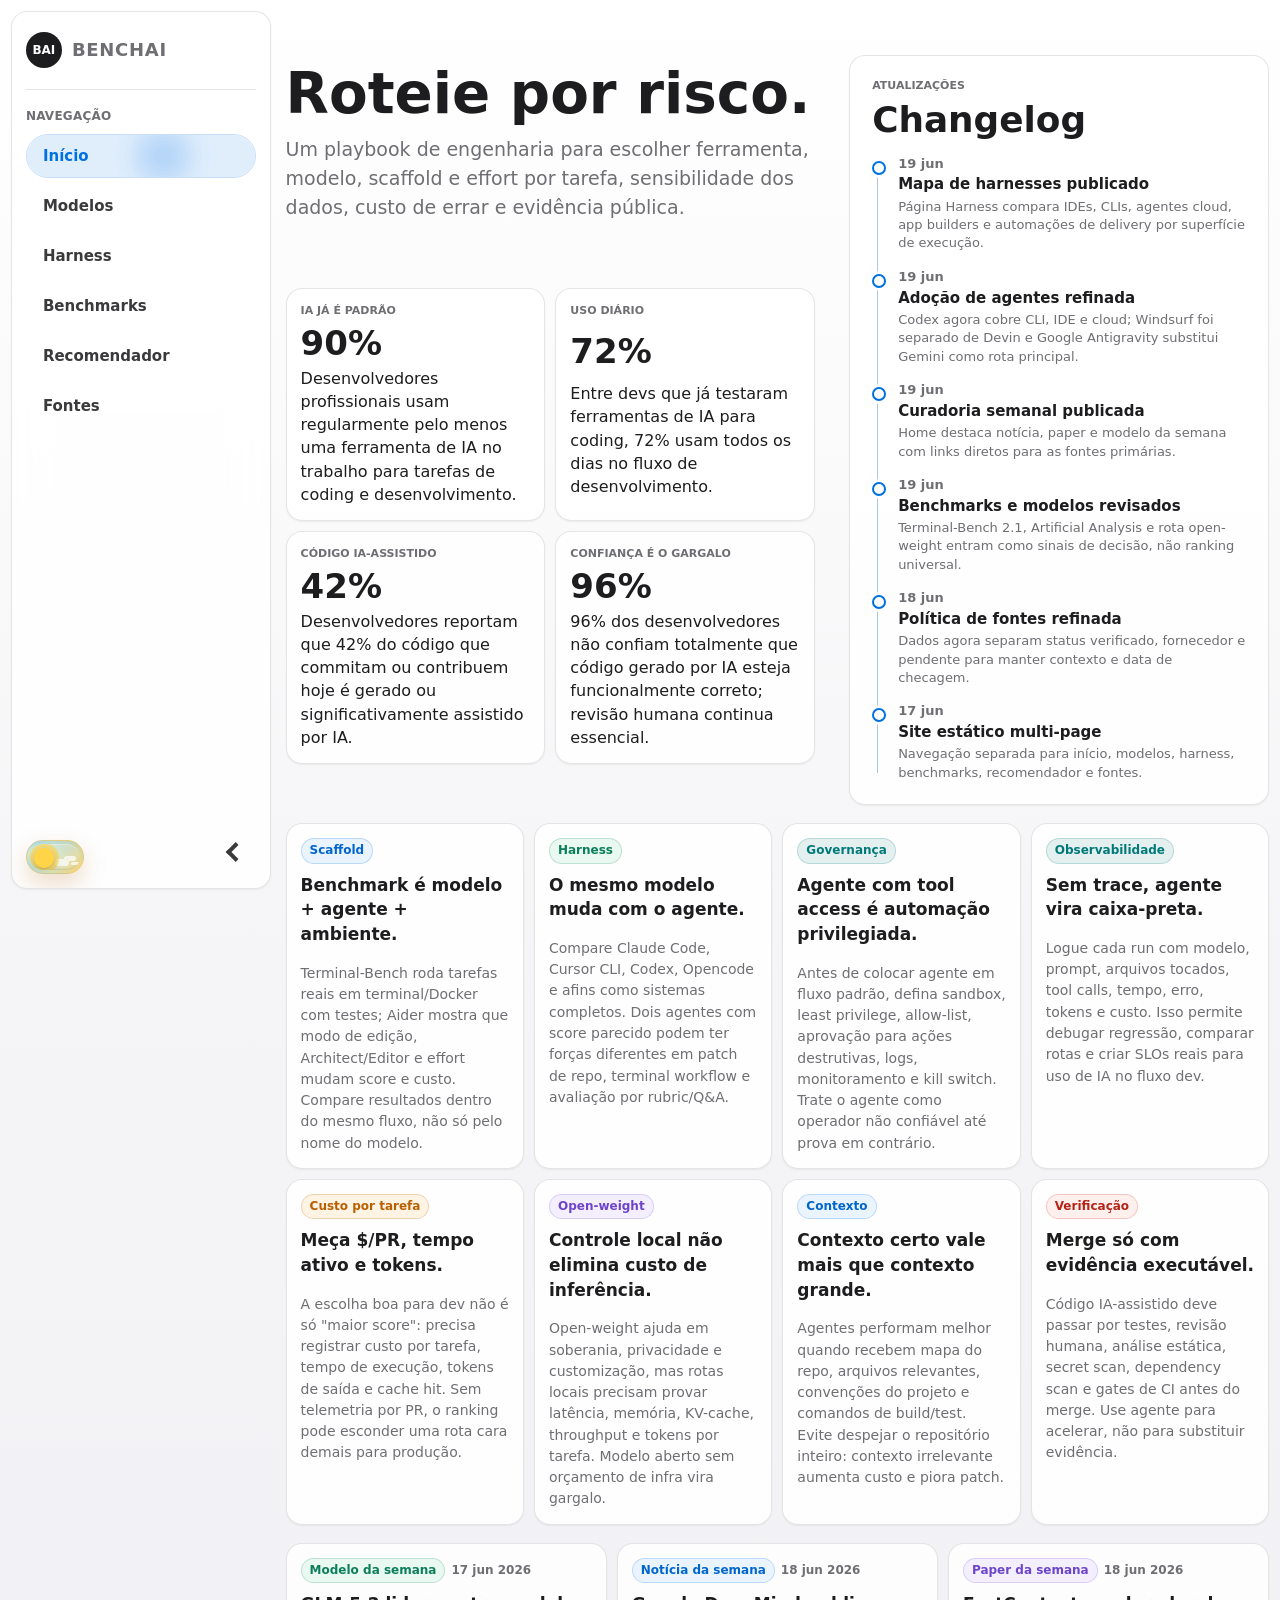
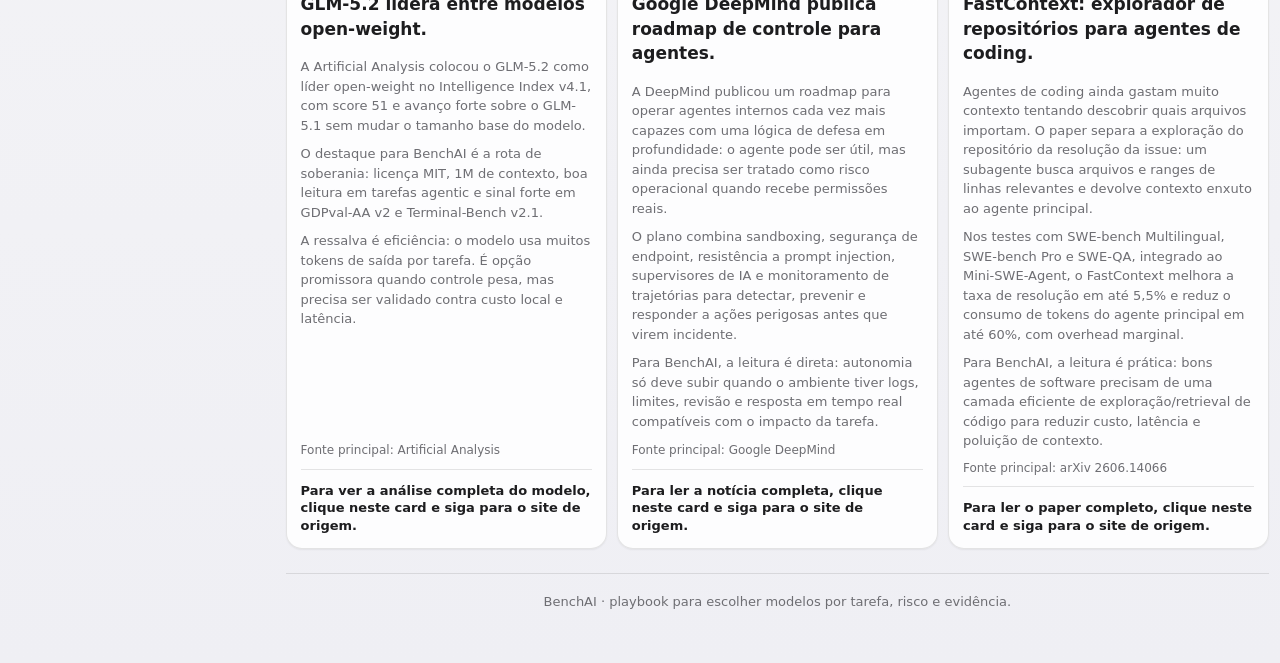
==== commit 4f0aa3d7: "content: atualiza curadoria da home" ====
--- a/site/index.html
+++ b/site/index.html
@@ -6,7 +6,7 @@
     <title>BenchAI</title>
     <meta name="description" content="Playbook para escolher ferramentas e modelos de IA por tarefa, risco, governança, sensibilidade dos dados e evidência pública.">
     <meta name="theme-color" content="#f5f5f7">
-    <link rel="stylesheet" href="assets/css/styles.css?v=20260619-weekly-three">
+    <link rel="stylesheet" href="assets/css/styles.css?v=20260619-model-filters">
   </head>
   <body data-page="home">
     <a class="skip-link" href="#conteudo">Pular para o conteúdo</a>
@@ -43,48 +43,58 @@
             </div>
             <ol class="changelog-list" aria-label="Changelog do BenchAI">
               <li>
+                <time datetime="2026-06-19">19 jun</time>
+                <strong>Mapa de harnesses publicado</strong>
+                <p>Página Harness compara IDEs, CLIs, agentes cloud, app builders e automações de delivery por superfície de execução.</p>
+              </li>
+              <li>
+                <time datetime="2026-06-19">19 jun</time>
+                <strong>Adoção de agentes refinada</strong>
+                <p>Codex agora cobre CLI, IDE e cloud; Windsurf foi separado de Devin e Google Antigravity substitui Gemini como rota principal.</p>
+              </li>
+              <li>
+                <time datetime="2026-06-19">19 jun</time>
+                <strong>Curadoria semanal publicada</strong>
+                <p>Home destaca notícia, paper e modelo da semana com links diretos para as fontes primárias.</p>
+              </li>
+              <li>
+                <time datetime="2026-06-19">19 jun</time>
+                <strong>Benchmarks e modelos revisados</strong>
+                <p>Terminal-Bench 2.1, Artificial Analysis e rota open-weight entram como sinais de decisão, não ranking universal.</p>
+              </li>
+              <li>
                 <time datetime="2026-06-18">18 jun</time>
-                <strong>Home com changelog</strong>
-                <p>Hero sem moldura e atualização visual com a linha do tempo do site.</p>
-              </li>
-              <li>
-                <time datetime="2026-06-18">18 jun</time>
-                <strong>Acessibilidade ajustada</strong>
-                <p>Link de pular conteúdo fica oculto até receber foco pelo teclado.</p>
-              </li>
-              <li>
-                <time datetime="2026-06-18">18 jun</time>
-                <strong>Preview como regra</strong>
-                <p>O projeto agora pede servidor local ativo antes de mudanças ou auditorias.</p>
+                <strong>Política de fontes refinada</strong>
+                <p>Dados agora separam status verificado, fornecedor e pendente para manter contexto e data de checagem.</p>
               </li>
               <li>
                 <time datetime="2026-06-17">17 jun</time>
                 <strong>Site estático multi-page</strong>
-                <p>Navegação separada para início, modelos, benchmarks, IDEs e fontes.</p>
+                <p>Navegação separada para início, modelos, harness, benchmarks, recomendador e fontes.</p>
               </li>
             </ol>
           </aside>
 
           <div class="snapshot-grid" aria-label="Sinais operacionais">
-            <a class="snapshot" href="https://survey.stackoverflow.co/2025/ai/" target="_blank" rel="noopener noreferrer" aria-label="Abrir fonte da métrica IA já é rotina">
-              <div class="snapshot-label">IA já é rotina</div>
-              <div class="snapshot-value">84%</div>
-              <p>Stack Overflow 2025: usam ou planejam usar AI tools no processo de desenvolvimento.</p>
-            </a>
-            <a class="snapshot" href="https://survey.stackoverflow.co/2025/ai/" target="_blank" rel="noopener noreferrer" aria-label="Abrir fonte da métrica uso diário profissional">
-              <div class="snapshot-label">Uso diário profissional</div>
-              <div class="snapshot-value">50,6%</div>
-              <p>Profissionais que usam AI tools diariamente no fluxo de desenvolvimento.</p>
-            </a>
-            <a class="snapshot" href="https://survey.stackoverflow.co/2025/ai/" target="_blank" rel="noopener noreferrer" aria-label="Abrir fonte da métrica desconfiança">
-              <div class="snapshot-label">Desconfiança</div>
-              <div class="snapshot-value">46%</div>
-              <p>33% confiam na precisão. Mais devs desconfiam do que confiam, então revisão humana continua obrigatória.</p>
-            </a>
-            <a class="snapshot" href="https://blog.jetbrains.com/research/2026/04/which-ai-coding-tools-do-developers-actually-use-at-work/" target="_blank" rel="noopener noreferrer" aria-label="Abrir fonte da métrica ferramentas especializadas">
-              <div class="snapshot-label">Ferramentas especializadas</div>
-              <div class="snapshot-value">74%</div>
-              <p>JetBrains AI Pulse: adoção de ferramentas especializadas de desenvolvimento no trabalho.</p>
+            <a class="snapshot" href="https://blog.jetbrains.com/research/2026/04/which-ai-coding-tools-do-developers-actually-use-at-work/" target="_blank" rel="noopener noreferrer" aria-label="Abrir fonte da métrica IA já é padrão">
+              <div class="snapshot-label">IA já é padrão</div>
+              <div class="snapshot-value">90%</div>
+              <p>Desenvolvedores profissionais usam regularmente pelo menos uma ferramenta de IA no trabalho para tarefas de coding e desenvolvimento.</p>
+            </a>
+            <a class="snapshot" href="https://www.sonarsource.com/state-of-code-developer-survey-report.pdf" target="_blank" rel="noopener noreferrer" aria-label="Abrir fonte da métrica uso diário">
+              <div class="snapshot-label">Uso diário</div>
+              <div class="snapshot-value">72%</div>
+              <p>Entre devs que já testaram ferramentas de IA para coding, 72% usam todos os dias no fluxo de desenvolvimento.</p>
+            </a>
+            <a class="snapshot" href="https://www.sonarsource.com/state-of-code-developer-survey-report.pdf" target="_blank" rel="noopener noreferrer" aria-label="Abrir fonte da métrica código IA-assistido">
+              <div class="snapshot-label">Código IA-assistido</div>
+              <div class="snapshot-value">42%</div>
+              <p>Desenvolvedores reportam que 42% do código que commitam ou contribuem hoje é gerado ou significativamente assistido por IA.</p>
+            </a>
+            <a class="snapshot" href="https://www.sonarsource.com/state-of-code-developer-survey-report.pdf" target="_blank" rel="noopener noreferrer" aria-label="Abrir fonte da métrica confiança é o gargalo">
+              <div class="snapshot-label">Confiança é o gargalo</div>
+              <div class="snapshot-value">96%</div>
+              <p>96% dos desenvolvedores não confiam totalmente que código gerado por IA esteja funcionalmente correto; revisão humana continua essencial.</p>
             </a>
           </div>
         </section>
@@ -93,29 +103,63 @@
           <div class="signal-grid">
             <a class="source-card decision-signal" href="https://www.tbench.ai/leaderboard/terminal-bench/2.1" target="_blank" rel="noopener noreferrer" aria-label="Abrir fonte sobre comparação de scaffold no Terminal-Bench">
               <span class="tag blue">Scaffold</span>
-              <strong>Compare ferramenta + modelo.</strong>
-              <span class="desc">Terminal-Bench e Aider reforçam que agente, IDE, CLI e effort mudam o resultado. Leia rankings dentro do mesmo harness.</span>
+              <strong>Benchmark é modelo + agente + ambiente.</strong>
+              <span class="desc">Terminal-Bench roda tarefas reais em terminal/Docker com testes; Aider mostra que modo de edição, Architect/Editor e effort mudam score e custo. Compare resultados dentro do mesmo fluxo, não só pelo nome do modelo.</span>
+            </a>
+            <a class="source-card decision-signal" href="https://artificialanalysis.ai/agents/coding-agents" target="_blank" rel="noopener noreferrer" aria-label="Abrir Artificial Analysis Coding Agent Index">
+              <span class="tag good">Harness</span>
+              <strong>O mesmo modelo muda com o agente.</strong>
+              <span class="desc">Compare Claude Code, Cursor CLI, Codex, Opencode e afins como sistemas completos. Dois agentes com score parecido podem ter forças diferentes em patch de repo, terminal workflow e avaliação por rubric/Q&amp;A.</span>
+            </a>
+            <a class="source-card decision-signal" href="https://deepmind.google/blog/securing-the-future-of-ai-agents/" target="_blank" rel="noopener noreferrer" aria-label="Abrir roadmap da Google DeepMind sobre segurança de agentes">
+              <span class="tag teal">Governança</span>
+              <strong>Agente com tool access é automação privilegiada.</strong>
+              <span class="desc">Antes de colocar agente em fluxo padrão, defina sandbox, least privilege, allow-list, aprovação para ações destrutivas, logs, monitoramento e kill switch. Trate o agente como operador não confiável até prova em contrário.</span>
+            </a>
+            <a class="source-card decision-signal" href="https://opentelemetry.io/docs/specs/semconv/gen-ai/" target="_blank" rel="noopener noreferrer" aria-label="Abrir convenções GenAI do OpenTelemetry">
+              <span class="tag teal">Observabilidade</span>
+              <strong>Sem trace, agente vira caixa-preta.</strong>
+              <span class="desc">Logue cada run com modelo, prompt, arquivos tocados, tool calls, tempo, erro, tokens e custo. Isso permite debugar regressão, comparar rotas e criar SLOs reais para uso de IA no fluxo dev.</span>
             </a>
             <a class="source-card decision-signal" href="https://artificialanalysis.ai/articles/artificial-analysis-intelligence-index-v4-1" target="_blank" rel="noopener noreferrer" aria-label="Abrir Artificial Analysis Intelligence Index v4.1">
               <span class="tag warn">Custo por tarefa</span>
-              <strong>Custo, tempo e tokens entram na rota.</strong>
-              <span class="desc">A Artificial Analysis v4.1 adiciona métricas por tarefa para custo, tempo e tokens, úteis para decidir operação e não só ranking.</span>
-            </a>
-            <a class="source-card decision-signal" href="https://artificialanalysis.ai/agents/coding-agents" target="_blank" rel="noopener noreferrer" aria-label="Abrir Artificial Analysis Coding Agent Index">
-              <span class="tag brand">Harness</span>
-              <strong>O mesmo modelo muda com o agente.</strong>
-              <span class="desc">O Coding Agent Index cruza DeepSWE, Terminal-Bench v2 e SWE-Atlas-QnA para comparar agentes em tarefas de engenharia.</span>
+              <strong>Meça $/PR, tempo ativo e tokens.</strong>
+              <span class="desc">A escolha boa para dev não é só "maior score": precisa registrar custo por tarefa, tempo de execução, tokens de saída e cache hit. Sem telemetria por PR, o ranking pode esconder uma rota cara demais para produção.</span>
             </a>
             <a class="source-card decision-signal" href="https://artificialanalysis.ai/articles/glm-5-2-is-the-new-leading-open-weights-model-on-the-artificial-analysis-intelligence-index" target="_blank" rel="noopener noreferrer" aria-label="Abrir artigo da Artificial Analysis sobre GLM-5.2">
               <span class="tag purple">Open-weight</span>
-              <strong>Controle local pede eficiência.</strong>
-              <span class="desc">GLM-5.2 é sinal forte para rotas open-weight, mas o custo por tarefa e o uso de tokens continuam parte da decisão.</span>
+              <strong>Controle local não elimina custo de inferência.</strong>
+              <span class="desc">Open-weight ajuda em soberania, privacidade e customização, mas rotas locais precisam provar latência, memória, KV-cache, throughput e tokens por tarefa. Modelo aberto sem orçamento de infra vira gargalo.</span>
+            </a>
+            <a class="source-card decision-signal" href="https://aider.chat/docs/repomap.html" target="_blank" rel="noopener noreferrer" aria-label="Abrir documentação do Aider sobre repo map">
+              <span class="tag brand">Contexto</span>
+              <strong>Contexto certo vale mais que contexto grande.</strong>
+              <span class="desc">Agentes performam melhor quando recebem mapa do repo, arquivos relevantes, convenções do projeto e comandos de build/test. Evite despejar o repositório inteiro: contexto irrelevante aumenta custo e piora patch.</span>
+            </a>
+            <a class="source-card decision-signal" href="https://openai.com/index/introducing-swe-bench-verified/" target="_blank" rel="noopener noreferrer" aria-label="Abrir fonte da OpenAI sobre SWE-bench Verified">
+              <span class="tag bad">Verificação</span>
+              <strong>Merge só com evidência executável.</strong>
+              <span class="desc">Código IA-assistido deve passar por testes, revisão humana, análise estática, secret scan, dependency scan e gates de CI antes do merge. Use agente para acelerar, não para substituir evidência.</span>
             </a>
           </div>
         </section>
 
         <section class="section weekly-picks" aria-label="Curadoria da semana">
           <div class="weekly-grid">
+            <a class="source-card weekly-card" href="https://artificialanalysis.ai/articles/glm-5-2-is-the-new-leading-open-weights-model-on-the-artificial-analysis-intelligence-index" target="_blank" rel="noopener noreferrer" aria-label="Abrir modelo da semana na Artificial Analysis">
+              <span class="tag-row">
+                <span class="tag good">Modelo da semana</span>
+                <time datetime="2026-06-17">17 jun 2026</time>
+              </span>
+              <strong>GLM-5.2 lidera entre modelos open-weight.</strong>
+              <span class="weekly-summary">
+                <span>A Artificial Analysis colocou o GLM-5.2 como líder open-weight no Intelligence Index v4.1, com score 51 e avanço forte sobre o GLM-5.1 sem mudar o tamanho base do modelo.</span>
+                <span>O destaque para BenchAI é a rota de soberania: licença MIT, 1M de contexto, boa leitura em tarefas agentic e sinal forte em GDPval-AA v2 e Terminal-Bench v2.1.</span>
+                <span>A ressalva é eficiência: o modelo usa muitos tokens de saída por tarefa. É opção promissora quando controle pesa, mas precisa ser validado contra custo local e latência.</span>
+              </span>
+              <span class="source-meta">Fonte principal: Artificial Analysis</span>
+              <span class="weekly-cta">Para ver a análise completa do modelo, clique neste card e siga para o site de origem.</span>
+            </a>
             <a class="source-card weekly-card" href="https://deepmind.google/blog/securing-the-future-of-ai-agents/" target="_blank" rel="noopener noreferrer" aria-label="Abrir notícia da semana da Google DeepMind">
               <span class="tag-row">
                 <span class="tag blue">Notícia da semana</span>
@@ -130,33 +174,19 @@
               <span class="source-meta">Fonte principal: Google DeepMind</span>
               <span class="weekly-cta">Para ler a notícia completa, clique neste card e siga para o site de origem.</span>
             </a>
-            <a class="source-card weekly-card" href="https://arxiv.org/abs/2606.14061" target="_blank" rel="noopener noreferrer" aria-label="Abrir paper da semana no arXiv">
+            <a class="source-card weekly-card" href="https://arxiv.org/abs/2606.14066" target="_blank" rel="noopener noreferrer" aria-label="Abrir paper da semana FastContext no arXiv">
               <span class="tag-row">
                 <span class="tag purple">Paper da semana</span>
-                <time datetime="2026-06-12">12 jun 2026</time>
-              </span>
-              <strong>LLM Agents Can See Code Repositories.</strong>
+                <time datetime="2026-06-18">18 jun 2026</time>
+              </span>
+              <strong>FastContext: explorador de repositórios para agentes de coding.</strong>
               <span class="weekly-summary">
-                <span>O paper testa se agentes de coding se orientam melhor quando enxergam grafos visuais do repositório além do texto tradicional de arquivos, comandos e patches.</span>
-                <span>Visão sozinha piora precisão e aumenta custo; o ganho aparece no modo híbrido, em que texto preserva detalhe simbólico e grafos ajudam na localização de falhas e dependências.</span>
-                <span>O estudo reporta redução de até 26% em tokens/custo mantendo ou melhorando resolução de issues, reforçando que scaffold e interface mudam o resultado do agente.</span>
-              </span>
-              <span class="source-meta">Fonte principal: arXiv 2606.14061</span>
+                <span>Agentes de coding ainda gastam muito contexto tentando descobrir quais arquivos importam. O paper separa a exploração do repositório da resolução da issue: um subagente busca arquivos e ranges de linhas relevantes e devolve contexto enxuto ao agente principal.</span>
+                <span>Nos testes com SWE-bench Multilingual, SWE-bench Pro e SWE-QA, integrado ao Mini-SWE-Agent, o FastContext melhora a taxa de resolução em até 5,5% e reduz o consumo de tokens do agente principal em até 60%, com overhead marginal.</span>
+                <span>Para BenchAI, a leitura é prática: bons agentes de software precisam de uma camada eficiente de exploração/retrieval de código para reduzir custo, latência e poluição de contexto.</span>
+              </span>
+              <span class="source-meta">Fonte principal: arXiv 2606.14066</span>
               <span class="weekly-cta">Para ler o paper completo, clique neste card e siga para o site de origem.</span>
-            </a>
-            <a class="source-card weekly-card" href="https://artificialanalysis.ai/articles/glm-5-2-is-the-new-leading-open-weights-model-on-the-artificial-analysis-intelligence-index" target="_blank" rel="noopener noreferrer" aria-label="Abrir modelo da semana na Artificial Analysis">
-              <span class="tag-row">
-                <span class="tag good">Modelo da semana</span>
-                <time datetime="2026-06-17">17 jun 2026</time>
-              </span>
-              <strong>GLM-5.2 lidera entre modelos open-weight.</strong>
-              <span class="weekly-summary">
-                <span>A Artificial Analysis colocou o GLM-5.2 como líder open-weight no Intelligence Index v4.1, com score 51 e avanço forte sobre o GLM-5.1 sem mudar o tamanho base do modelo.</span>
-                <span>O destaque para BenchAI é a rota de soberania: licença MIT, 1M de contexto, boa leitura em tarefas agentic e sinal forte em GDPval-AA v2 e Terminal-Bench v2.1.</span>
-                <span>A ressalva é eficiência: o modelo usa muitos tokens de saída por tarefa. É opção promissora quando controle pesa, mas precisa ser validado contra custo local e latência.</span>
-              </span>
-              <span class="source-meta">Fonte principal: Artificial Analysis</span>
-              <span class="weekly-cta">Para ver a análise completa do modelo, clique neste card e siga para o site de origem.</span>
             </a>
           </div>
         </section>
@@ -167,6 +197,6 @@
       </main>
     </div>
 
-    <script src="assets/js/app.js?v=20260618-artificial-analysis"></script>
+    <script src="assets/js/app.js?v=20260619-model-filters"></script>
   </body>
 </html>
--- a/site/assets/css/styles.css
+++ b/site/assets/css/styles.css
@@ -18,11 +18,14 @@
   --orange: #b85f00;
   --red: #b42318;
   --purple: #6e45c9;
+  --teal: #007978;
+  --teal-border: rgba(0, 121, 120, 0.2);
   --blue-soft: #eaf4ff;
   --green-soft: #eaf8f2;
   --orange-soft: #fff3e3;
   --red-soft: #fff0ee;
   --purple-soft: #f3efff;
+  --teal-soft: rgba(0, 121, 120, 0.1);
   --radius: 16px;
   --radius-sm: 12px;
   --shadow-sm: 0 1px 2px rgba(0, 0, 0, 0.06);
@@ -72,11 +75,14 @@
   --orange: #ff9f0a;
   --red: #ff453a;
   --purple: #bf5af2;
+  --teal: #64d2cd;
+  --teal-border: rgba(100, 210, 205, 0.24);
   --blue-soft: rgba(10, 132, 255, 0.16);
   --green-soft: rgba(48, 209, 88, 0.14);
   --orange-soft: rgba(255, 159, 10, 0.16);
   --red-soft: rgba(255, 69, 58, 0.16);
   --purple-soft: rgba(191, 90, 242, 0.16);
+  --teal-soft: rgba(100, 210, 205, 0.14);
   --shadow-sm: 0 1px 2px rgba(0, 0, 0, 0.28);
   --shadow-md: 0 16px 40px rgba(0, 0, 0, 0.34);
   --result-bg: #050506;
@@ -1174,9 +1180,28 @@
   grid-template-columns: repeat(auto-fit, minmax(240px, 1fr));
 }
 
+.model-filter-panel {
+  display: grid;
+  grid-template-columns: minmax(0, 2fr) minmax(220px, 1fr);
+  gap: 10px;
+  align-items: start;
+  border: 1px solid var(--line);
+  border-radius: var(--radius);
+  background: var(--surface-soft);
+  margin-top: 10px;
+  padding: 10px;
+}
+
+.model-filter-control {
+  display: grid;
+  grid-template-rows: 16px 40px;
+  gap: 7px;
+  min-width: 0;
+}
+
 .signal-grid {
   display: grid;
-  grid-template-columns: repeat(2, minmax(0, 1fr));
+  grid-template-columns: repeat(4, minmax(0, 1fr));
   gap: 10px;
 }
 
@@ -1403,6 +1428,12 @@
   color: var(--purple);
 }
 
+.tag.teal {
+  border-color: var(--teal-border);
+  background: var(--teal-soft);
+  color: var(--teal);
+}
+
 .audit-list,
 .checklist {
   display: grid;
@@ -1451,26 +1482,60 @@
   padding: 10px;
 }
 
-.field label {
+.field label,
+.model-filter-control label {
   color: var(--text-soft);
   font-size: 13px;
   font-weight: 680;
-}
-
+  line-height: 16px;
+}
+
+input[type="search"],
 select {
+  display: block;
+  margin: 0;
   width: 100%;
-  min-height: 40px;
+  height: 40px;
   border: 1px solid var(--line-strong);
   border-radius: var(--radius);
-  background: var(--surface);
+  background-color: var(--surface);
   color: var(--text);
   outline: none;
   padding: 8px 10px;
 }
 
+select {
+  appearance: none;
+  -webkit-appearance: none;
+  background-image:
+    linear-gradient(45deg, transparent 50%, var(--muted) 50%),
+    linear-gradient(135deg, var(--muted) 50%, transparent 50%);
+  background-position:
+    calc(100% - 17px) 50%,
+    calc(100% - 12px) 50%;
+  background-repeat: no-repeat;
+  background-size: 5px 5px;
+  padding-right: 34px;
+}
+
+input[type="search"]::placeholder {
+  color: var(--muted);
+}
+
+input[type="search"]:focus,
 select:focus {
   border-color: rgba(0, 113, 227, 0.5);
   box-shadow: 0 0 0 4px rgba(0, 113, 227, 0.11);
+}
+
+.model-empty {
+  border: 1px solid var(--line);
+  border-radius: var(--radius);
+  background: var(--surface-soft);
+  color: var(--muted);
+  font-size: 14px;
+  margin: 0;
+  padding: 14px;
 }
 
 .result {
@@ -1860,6 +1925,7 @@
   }
 
   .form-grid,
+  .model-filter-panel,
   .signal-grid,
   .weekly-grid,
   .snapshot-grid,
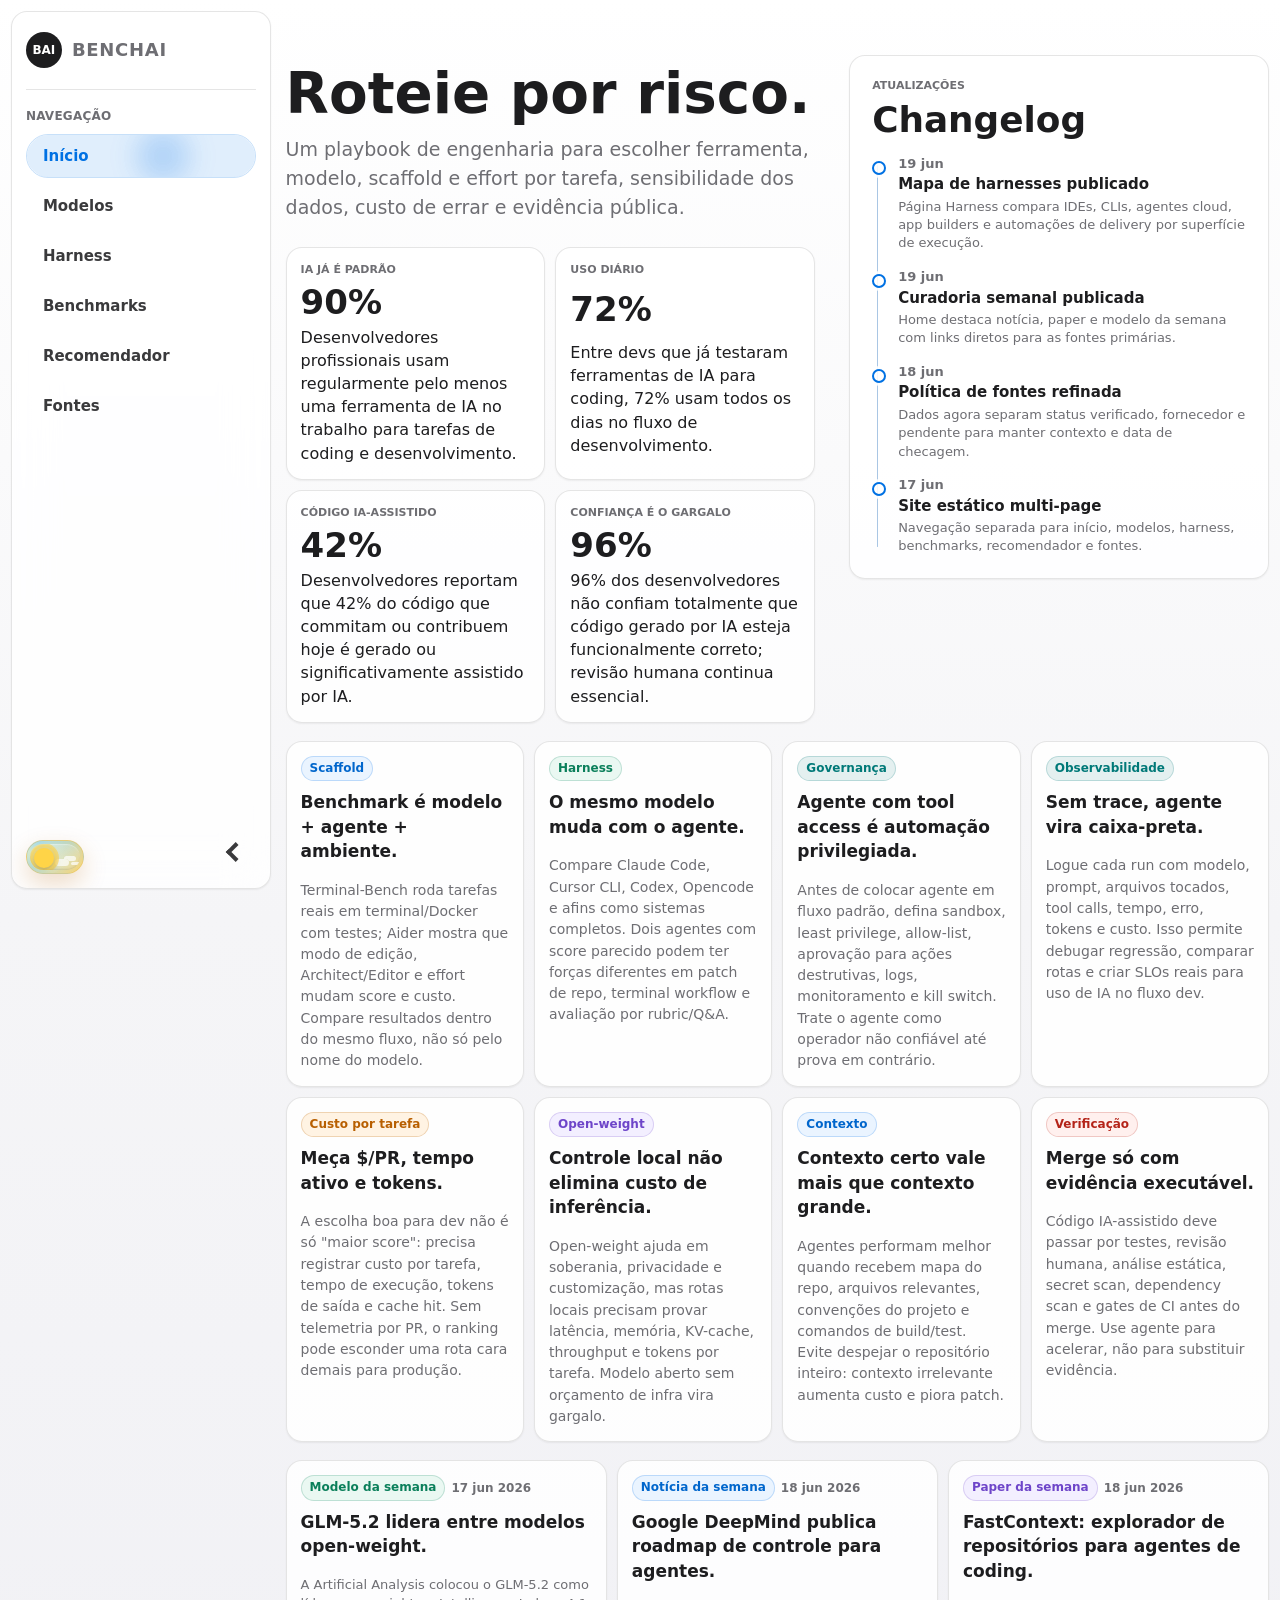
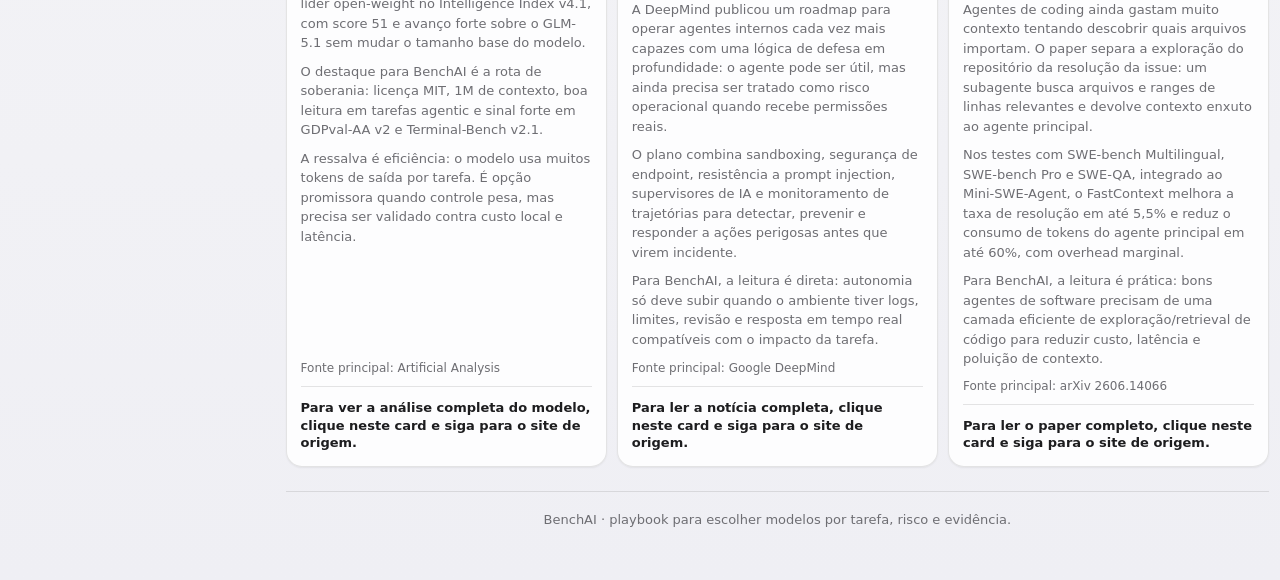
==== commit d6bb16b1: "feature: melhorias nas fontes" ====
--- a/site/index.html
+++ b/site/index.html
@@ -49,18 +49,8 @@
               </li>
               <li>
                 <time datetime="2026-06-19">19 jun</time>
-                <strong>Adoção de agentes refinada</strong>
-                <p>Codex agora cobre CLI, IDE e cloud; Windsurf foi separado de Devin e Google Antigravity substitui Gemini como rota principal.</p>
-              </li>
-              <li>
-                <time datetime="2026-06-19">19 jun</time>
                 <strong>Curadoria semanal publicada</strong>
                 <p>Home destaca notícia, paper e modelo da semana com links diretos para as fontes primárias.</p>
-              </li>
-              <li>
-                <time datetime="2026-06-19">19 jun</time>
-                <strong>Benchmarks e modelos revisados</strong>
-                <p>Terminal-Bench 2.1, Artificial Analysis e rota open-weight entram como sinais de decisão, não ranking universal.</p>
               </li>
               <li>
                 <time datetime="2026-06-18">18 jun</time>
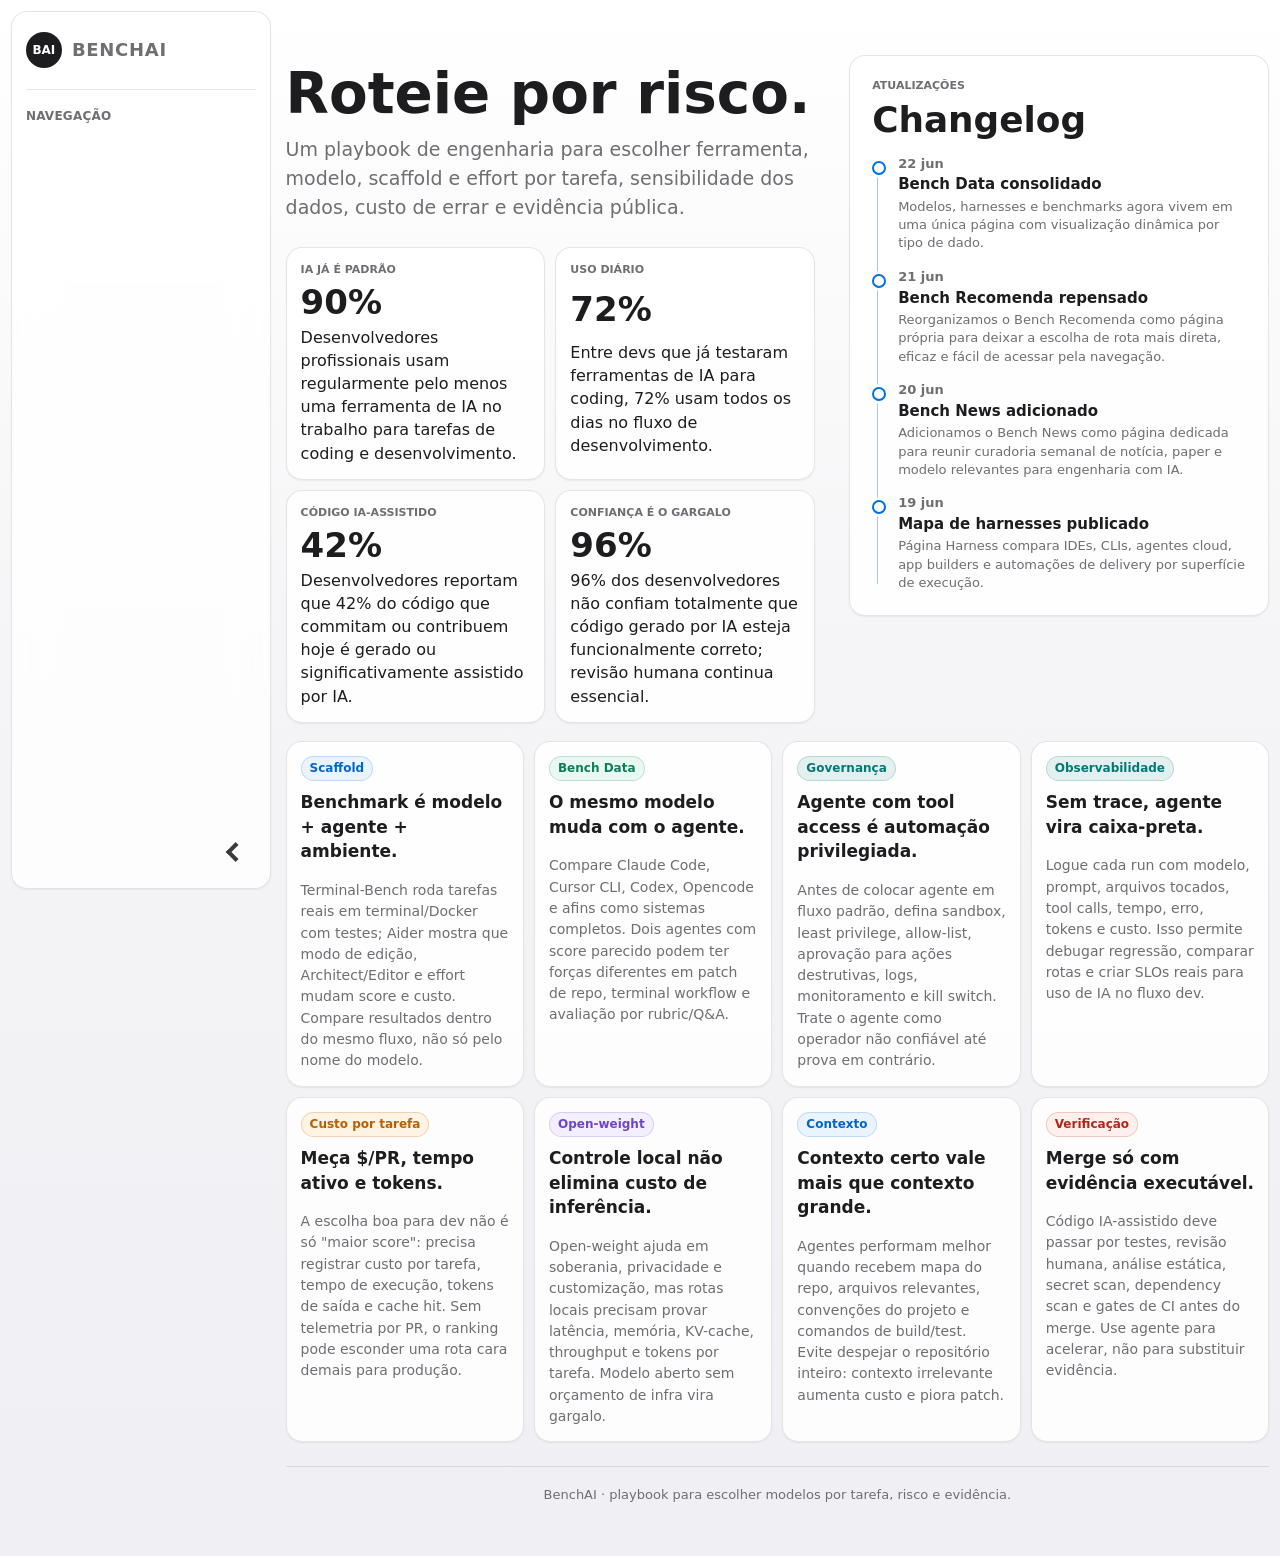
==== commit a4c542f8: "feature: consolida experiencia BenchAI" ====
--- a/site/index.html
+++ b/site/index.html
@@ -6,7 +6,16 @@
     <title>BenchAI</title>
     <meta name="description" content="Playbook para escolher ferramentas e modelos de IA por tarefa, risco, governança, sensibilidade dos dados e evidência pública.">
     <meta name="theme-color" content="#f5f5f7">
-    <link rel="stylesheet" href="assets/css/styles.css?v=20260619-model-filters">
+    <link rel="canonical" href="https://bmb-bezerra.github.io/benchai/">
+    <meta property="og:type" content="website">
+    <meta property="og:site_name" content="BenchAI">
+    <meta property="og:title" content="BenchAI">
+    <meta property="og:description" content="Playbook para escolher ferramentas e modelos de IA por tarefa, risco, governança, sensibilidade dos dados e evidência pública.">
+    <meta property="og:url" content="https://bmb-bezerra.github.io/benchai/">
+    <meta name="twitter:card" content="summary">
+    <meta name="twitter:title" content="BenchAI">
+    <meta name="twitter:description" content="Playbook para escolher ferramentas e modelos de IA por tarefa, risco, governança, sensibilidade dos dados e evidência pública.">
+    <link rel="stylesheet" href="assets/css/styles.css?v=20260622-bench-data">
   </head>
   <body data-page="home">
     <a class="skip-link" href="#conteudo">Pular para o conteúdo</a>
@@ -43,24 +52,24 @@
             </div>
             <ol class="changelog-list" aria-label="Changelog do BenchAI">
               <li>
+                <time datetime="2026-06-22">22 jun</time>
+                <strong>Bench Data consolidado</strong>
+                <p>Modelos, harnesses e benchmarks agora vivem em uma única página com visualização dinâmica por tipo de dado.</p>
+              </li>
+              <li>
+                <time datetime="2026-06-21">21 jun</time>
+                <strong>Bench Recomenda repensado</strong>
+                <p>Reorganizamos o Bench Recomenda como página própria para deixar a escolha de rota mais direta, eficaz e fácil de acessar pela navegação.</p>
+              </li>
+              <li>
+                <time datetime="2026-06-20">20 jun</time>
+                <strong>Bench News adicionado</strong>
+                <p>Adicionamos o Bench News como página dedicada para reunir curadoria semanal de notícia, paper e modelo relevantes para engenharia com IA.</p>
+              </li>
+              <li>
                 <time datetime="2026-06-19">19 jun</time>
                 <strong>Mapa de harnesses publicado</strong>
                 <p>Página Harness compara IDEs, CLIs, agentes cloud, app builders e automações de delivery por superfície de execução.</p>
-              </li>
-              <li>
-                <time datetime="2026-06-19">19 jun</time>
-                <strong>Curadoria semanal publicada</strong>
-                <p>Home destaca notícia, paper e modelo da semana com links diretos para as fontes primárias.</p>
-              </li>
-              <li>
-                <time datetime="2026-06-18">18 jun</time>
-                <strong>Política de fontes refinada</strong>
-                <p>Dados agora separam status verificado, fornecedor e pendente para manter contexto e data de checagem.</p>
-              </li>
-              <li>
-                <time datetime="2026-06-17">17 jun</time>
-                <strong>Site estático multi-page</strong>
-                <p>Navegação separada para início, modelos, harness, benchmarks, recomendador e fontes.</p>
               </li>
             </ol>
           </aside>
@@ -97,7 +106,7 @@
               <span class="desc">Terminal-Bench roda tarefas reais em terminal/Docker com testes; Aider mostra que modo de edição, Architect/Editor e effort mudam score e custo. Compare resultados dentro do mesmo fluxo, não só pelo nome do modelo.</span>
             </a>
             <a class="source-card decision-signal" href="https://artificialanalysis.ai/agents/coding-agents" target="_blank" rel="noopener noreferrer" aria-label="Abrir Artificial Analysis Coding Agent Index">
-              <span class="tag good">Harness</span>
+              <span class="tag good">Bench Data</span>
               <strong>O mesmo modelo muda com o agente.</strong>
               <span class="desc">Compare Claude Code, Cursor CLI, Codex, Opencode e afins como sistemas completos. Dois agentes com score parecido podem ter forças diferentes em patch de repo, terminal workflow e avaliação por rubric/Q&amp;A.</span>
             </a>
@@ -134,59 +143,13 @@
           </div>
         </section>
 
-        <section class="section weekly-picks" aria-label="Curadoria da semana">
-          <div class="weekly-grid">
-            <a class="source-card weekly-card" href="https://artificialanalysis.ai/articles/glm-5-2-is-the-new-leading-open-weights-model-on-the-artificial-analysis-intelligence-index" target="_blank" rel="noopener noreferrer" aria-label="Abrir modelo da semana na Artificial Analysis">
-              <span class="tag-row">
-                <span class="tag good">Modelo da semana</span>
-                <time datetime="2026-06-17">17 jun 2026</time>
-              </span>
-              <strong>GLM-5.2 lidera entre modelos open-weight.</strong>
-              <span class="weekly-summary">
-                <span>A Artificial Analysis colocou o GLM-5.2 como líder open-weight no Intelligence Index v4.1, com score 51 e avanço forte sobre o GLM-5.1 sem mudar o tamanho base do modelo.</span>
-                <span>O destaque para BenchAI é a rota de soberania: licença MIT, 1M de contexto, boa leitura em tarefas agentic e sinal forte em GDPval-AA v2 e Terminal-Bench v2.1.</span>
-                <span>A ressalva é eficiência: o modelo usa muitos tokens de saída por tarefa. É opção promissora quando controle pesa, mas precisa ser validado contra custo local e latência.</span>
-              </span>
-              <span class="source-meta">Fonte principal: Artificial Analysis</span>
-              <span class="weekly-cta">Para ver a análise completa do modelo, clique neste card e siga para o site de origem.</span>
-            </a>
-            <a class="source-card weekly-card" href="https://deepmind.google/blog/securing-the-future-of-ai-agents/" target="_blank" rel="noopener noreferrer" aria-label="Abrir notícia da semana da Google DeepMind">
-              <span class="tag-row">
-                <span class="tag blue">Notícia da semana</span>
-                <time datetime="2026-06-18">18 jun 2026</time>
-              </span>
-              <strong>Google DeepMind publica roadmap de controle para agentes.</strong>
-              <span class="weekly-summary">
-                <span>A DeepMind publicou um roadmap para operar agentes internos cada vez mais capazes com uma lógica de defesa em profundidade: o agente pode ser útil, mas ainda precisa ser tratado como risco operacional quando recebe permissões reais.</span>
-                <span>O plano combina sandboxing, segurança de endpoint, resistência a prompt injection, supervisores de IA e monitoramento de trajetórias para detectar, prevenir e responder a ações perigosas antes que virem incidente.</span>
-                <span>Para BenchAI, a leitura é direta: autonomia só deve subir quando o ambiente tiver logs, limites, revisão e resposta em tempo real compatíveis com o impacto da tarefa.</span>
-              </span>
-              <span class="source-meta">Fonte principal: Google DeepMind</span>
-              <span class="weekly-cta">Para ler a notícia completa, clique neste card e siga para o site de origem.</span>
-            </a>
-            <a class="source-card weekly-card" href="https://arxiv.org/abs/2606.14066" target="_blank" rel="noopener noreferrer" aria-label="Abrir paper da semana FastContext no arXiv">
-              <span class="tag-row">
-                <span class="tag purple">Paper da semana</span>
-                <time datetime="2026-06-18">18 jun 2026</time>
-              </span>
-              <strong>FastContext: explorador de repositórios para agentes de coding.</strong>
-              <span class="weekly-summary">
-                <span>Agentes de coding ainda gastam muito contexto tentando descobrir quais arquivos importam. O paper separa a exploração do repositório da resolução da issue: um subagente busca arquivos e ranges de linhas relevantes e devolve contexto enxuto ao agente principal.</span>
-                <span>Nos testes com SWE-bench Multilingual, SWE-bench Pro e SWE-QA, integrado ao Mini-SWE-Agent, o FastContext melhora a taxa de resolução em até 5,5% e reduz o consumo de tokens do agente principal em até 60%, com overhead marginal.</span>
-                <span>Para BenchAI, a leitura é prática: bons agentes de software precisam de uma camada eficiente de exploração/retrieval de código para reduzir custo, latência e poluição de contexto.</span>
-              </span>
-              <span class="source-meta">Fonte principal: arXiv 2606.14066</span>
-              <span class="weekly-cta">Para ler o paper completo, clique neste card e siga para o site de origem.</span>
-            </a>
-          </div>
-        </section>
-
         <div class="foot">
           BenchAI · playbook para escolher modelos por tarefa, risco e evidência.
         </div>
       </main>
     </div>
 
-    <script src="assets/js/app.js?v=20260619-model-filters"></script>
+    <script src="assets/js/data.js?v=20260622-bench-data"></script>
+    <script src="assets/js/app.js?v=20260622-bench-data"></script>
   </body>
 </html>
--- a/site/assets/css/styles.css
+++ b/site/assets/css/styles.css
@@ -1297,6 +1297,89 @@
   white-space: nowrap;
 }
 
+.bench-data-switch {
+  display: grid;
+  gap: 12px;
+  border: 1px solid var(--line);
+  border-radius: var(--radius);
+  background: var(--surface-raised);
+  box-shadow: var(--shadow-sm);
+  padding: 14px;
+}
+
+.bench-data-tabs {
+  display: grid;
+  grid-template-columns: repeat(3, minmax(0, 1fr));
+  gap: 10px;
+}
+
+.bench-data-tab {
+  display: grid;
+  gap: 8px;
+  align-content: start;
+  min-width: 0;
+  min-height: 132px;
+  border: 1px solid var(--line);
+  border-radius: var(--radius);
+  background: var(--surface);
+  color: var(--text);
+  cursor: pointer;
+  padding: 14px;
+  text-align: left;
+  transition: border-color 0.16s ease, background 0.16s ease, transform 0.16s ease;
+}
+
+.bench-data-tab:hover,
+.bench-data-tab:focus-visible {
+  border-color: rgba(0, 113, 227, 0.36);
+  background: var(--hover-surface-strong);
+  outline: none;
+}
+
+.bench-data-tab:focus-visible {
+  box-shadow: 0 0 0 4px rgba(0, 113, 227, 0.12);
+}
+
+.bench-data-tab[aria-selected="true"] {
+  border-color: rgba(0, 113, 227, 0.38);
+  background: color-mix(in srgb, var(--blue-soft) 56%, var(--surface));
+}
+
+.bench-data-tab strong {
+  color: var(--text);
+  font-size: 17px;
+  font-weight: 740;
+  line-height: 1.16;
+}
+
+.bench-data-tab > span:last-child,
+.bench-data-status {
+  color: var(--muted);
+  font-size: 13px;
+  line-height: 1.42;
+}
+
+.bench-data-status {
+  margin: 0;
+}
+
+.bench-data-panel {
+  display: grid;
+  gap: 10px;
+}
+
+.bench-data-panel[hidden] {
+  display: none;
+}
+
+.bench-data-grid {
+  margin-top: 0;
+}
+
+.bench-data-subhead {
+  margin-top: 8px;
+}
+
 .card,
 .snapshot,
 .model-card,
@@ -1925,6 +2008,7 @@
   }
 
   .form-grid,
+  .bench-data-tabs,
   .model-filter-panel,
   .signal-grid,
   .weekly-grid,
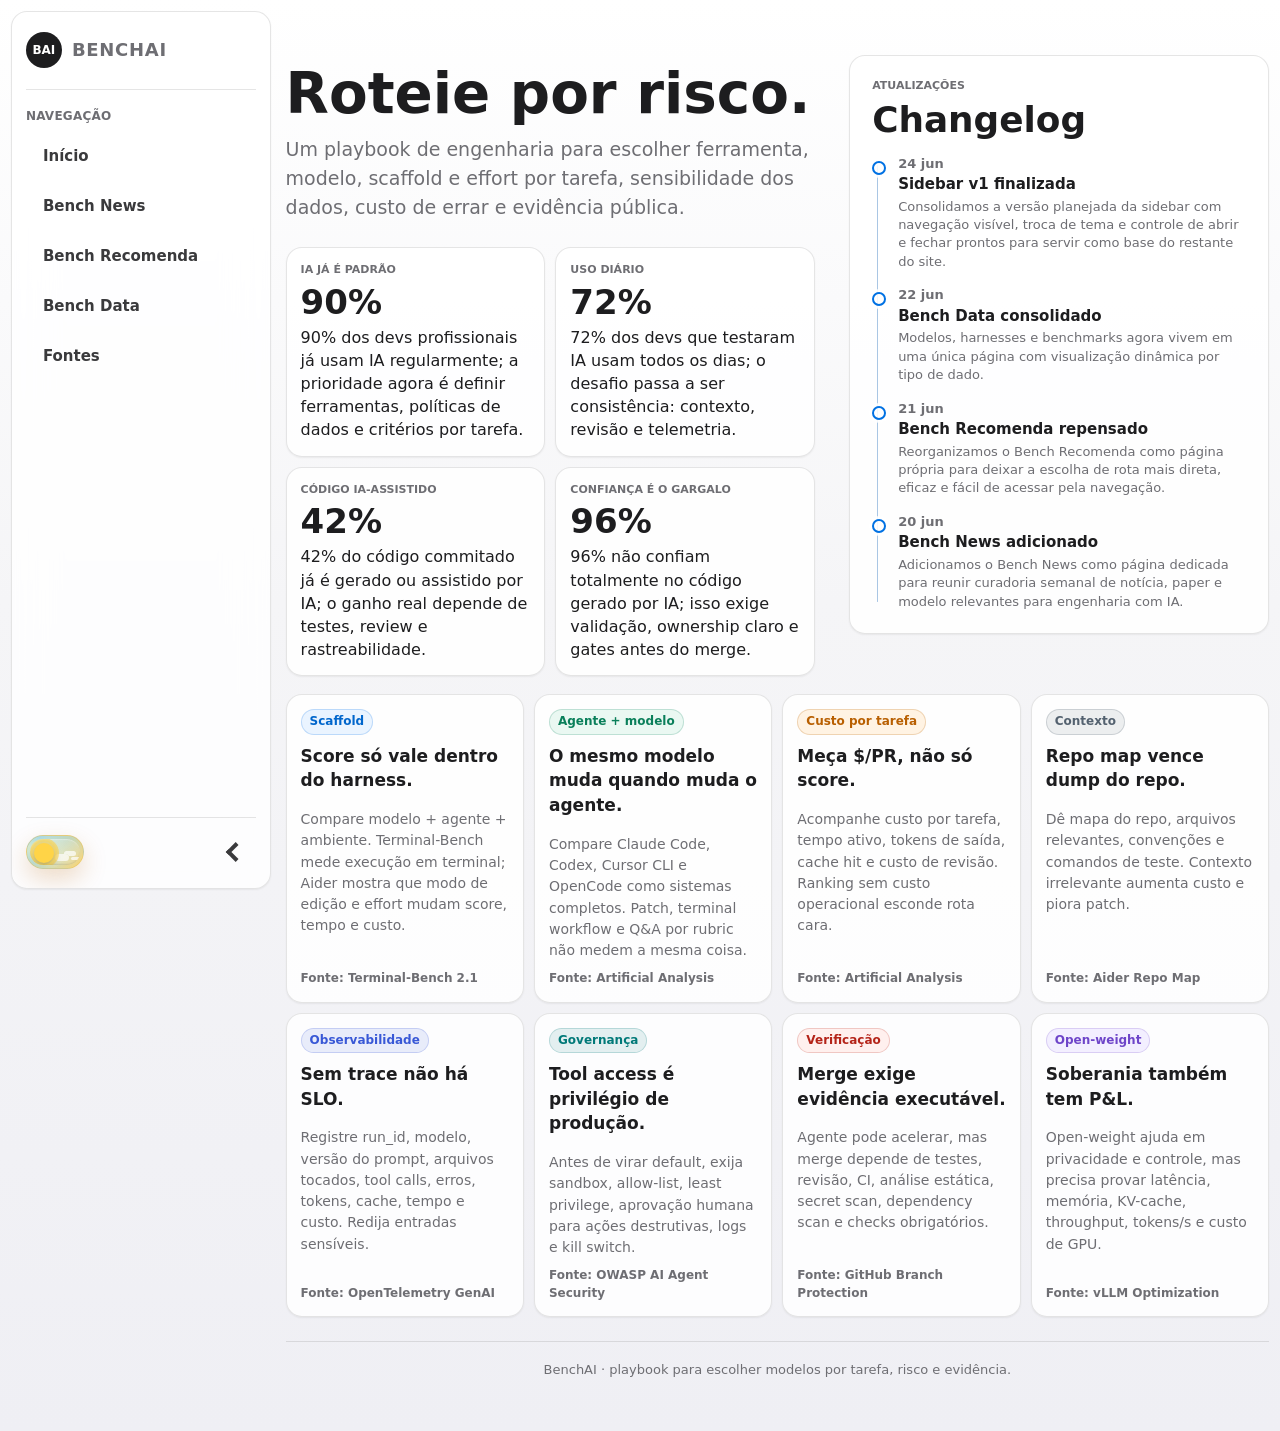
==== commit cf9f87a2: "feature: consolida sidebar v1 e home" ====
--- a/site/index.html
+++ b/site/index.html
@@ -15,7 +15,7 @@
     <meta name="twitter:card" content="summary">
     <meta name="twitter:title" content="BenchAI">
     <meta name="twitter:description" content="Playbook para escolher ferramentas e modelos de IA por tarefa, risco, governança, sensibilidade dos dados e evidência pública.">
-    <link rel="stylesheet" href="assets/css/styles.css?v=20260622-bench-data">
+    <link rel="stylesheet" href="assets/css/styles.css?v=20260624-sidebar-v1">
   </head>
   <body data-page="home">
     <a class="skip-link" href="#conteudo">Pular para o conteúdo</a>
@@ -29,9 +29,26 @@
             <span class="brand-title">BenchAI</span>
           </span>
         </a>
-        <button class="sidebar-collapse" id="sidebarCollapse" type="button" aria-controls="sidebar" aria-label="Ocultar sidebar" title="Ocultar sidebar">‹</button>
-        <div class="nav-label">Navegação</div>
-        <nav class="nav-list" id="siteNav"></nav>
+        <div class="sidebar-scroll">
+          <div class="nav-label">Navegação</div>
+          <nav class="nav-list" id="siteNav">
+            <a href="./" data-nav-id="home"><span class="nav-text">Início</span></a>
+            <a href="bench-news.html" data-nav-id="bench-news"><span class="nav-text">Bench News</span></a>
+            <a href="bench-recomenda.html" data-nav-id="bench-recomenda"><span class="nav-text">Bench Recomenda</span></a>
+            <a href="bench-data.html" data-nav-id="bench-data"><span class="nav-text">Bench Data</span></a>
+            <a href="fontes.html" data-nav-id="fontes"><span class="nav-text">Fontes</span></a>
+          </nav>
+        </div>
+        <div class="sidebar-actions" aria-label="Controles da sidebar">
+          <div class="sidebar-theme" data-theme-switch-host="sidebar">
+            <button class="theme-switch" type="button" role="switch" aria-checked="false" aria-label="Mudar para tema escuro" title="Mudar para tema escuro" data-theme-switch>
+              <span class="theme-switch-track" aria-hidden="true">
+                <span class="theme-switch-thumb"></span>
+              </span>
+            </button>
+          </div>
+          <button class="sidebar-collapse" id="sidebarCollapse" type="button" aria-controls="sidebar" aria-label="Ocultar sidebar" title="Ocultar sidebar">‹</button>
+        </div>
       </aside>
 
       <main class="main" id="conteudo">
@@ -50,7 +67,13 @@
                 <h2 id="changelog-title">Changelog</h2>
               </div>
             </div>
+            <!-- Manter somente as 4 ultimas atualizacoes para o card nao crescer na home. -->
             <ol class="changelog-list" aria-label="Changelog do BenchAI">
+              <li>
+                <time datetime="2026-06-24">24 jun</time>
+                <strong>Sidebar v1 finalizada</strong>
+                <p>Consolidamos a versão planejada da sidebar com navegação visível, troca de tema e controle de abrir e fechar prontos para servir como base do restante do site.</p>
+              </li>
               <li>
                 <time datetime="2026-06-22">22 jun</time>
                 <strong>Bench Data consolidado</strong>
@@ -66,11 +89,6 @@
                 <strong>Bench News adicionado</strong>
                 <p>Adicionamos o Bench News como página dedicada para reunir curadoria semanal de notícia, paper e modelo relevantes para engenharia com IA.</p>
               </li>
-              <li>
-                <time datetime="2026-06-19">19 jun</time>
-                <strong>Mapa de harnesses publicado</strong>
-                <p>Página Harness compara IDEs, CLIs, agentes cloud, app builders e automações de delivery por superfície de execução.</p>
-              </li>
             </ol>
           </aside>
 
@@ -78,67 +96,75 @@
             <a class="snapshot" href="https://blog.jetbrains.com/research/2026/04/which-ai-coding-tools-do-developers-actually-use-at-work/" target="_blank" rel="noopener noreferrer" aria-label="Abrir fonte da métrica IA já é padrão">
               <div class="snapshot-label">IA já é padrão</div>
               <div class="snapshot-value">90%</div>
-              <p>Desenvolvedores profissionais usam regularmente pelo menos uma ferramenta de IA no trabalho para tarefas de coding e desenvolvimento.</p>
+              <p>90% dos devs profissionais já usam IA regularmente; a prioridade agora é definir ferramentas, políticas de dados e critérios por tarefa.</p>
             </a>
             <a class="snapshot" href="https://www.sonarsource.com/state-of-code-developer-survey-report.pdf" target="_blank" rel="noopener noreferrer" aria-label="Abrir fonte da métrica uso diário">
               <div class="snapshot-label">Uso diário</div>
               <div class="snapshot-value">72%</div>
-              <p>Entre devs que já testaram ferramentas de IA para coding, 72% usam todos os dias no fluxo de desenvolvimento.</p>
+              <p>72% dos devs que testaram IA usam todos os dias; o desafio passa a ser consistência: contexto, revisão e telemetria.</p>
             </a>
             <a class="snapshot" href="https://www.sonarsource.com/state-of-code-developer-survey-report.pdf" target="_blank" rel="noopener noreferrer" aria-label="Abrir fonte da métrica código IA-assistido">
               <div class="snapshot-label">Código IA-assistido</div>
               <div class="snapshot-value">42%</div>
-              <p>Desenvolvedores reportam que 42% do código que commitam ou contribuem hoje é gerado ou significativamente assistido por IA.</p>
+              <p>42% do código commitado já é gerado ou assistido por IA; o ganho real depende de testes, review e rastreabilidade.</p>
             </a>
             <a class="snapshot" href="https://www.sonarsource.com/state-of-code-developer-survey-report.pdf" target="_blank" rel="noopener noreferrer" aria-label="Abrir fonte da métrica confiança é o gargalo">
               <div class="snapshot-label">Confiança é o gargalo</div>
               <div class="snapshot-value">96%</div>
-              <p>96% dos desenvolvedores não confiam totalmente que código gerado por IA esteja funcionalmente correto; revisão humana continua essencial.</p>
+              <p>96% não confiam totalmente no código gerado por IA; isso exige validação, ownership claro e gates antes do merge.</p>
             </a>
           </div>
         </section>
 
         <section class="section home-signals" aria-label="Sinais de decisão">
           <div class="signal-grid">
-            <a class="source-card decision-signal" href="https://www.tbench.ai/leaderboard/terminal-bench/2.1" target="_blank" rel="noopener noreferrer" aria-label="Abrir fonte sobre comparação de scaffold no Terminal-Bench">
+            <a class="source-card decision-signal" href="https://www.tbench.ai/leaderboard/terminal-bench/2.1" target="_blank" rel="noopener noreferrer" aria-label="Abrir fonte sobre comparação de scaffold no Terminal-Bench" data-track="home-signal" data-signal-id="scaffold" data-reviewed-at="2026-06-24">
               <span class="tag blue">Scaffold</span>
-              <strong>Benchmark é modelo + agente + ambiente.</strong>
-              <span class="desc">Terminal-Bench roda tarefas reais em terminal/Docker com testes; Aider mostra que modo de edição, Architect/Editor e effort mudam score e custo. Compare resultados dentro do mesmo fluxo, não só pelo nome do modelo.</span>
+              <strong>Score só vale dentro do harness.</strong>
+              <span class="desc">Compare modelo + agente + ambiente. Terminal-Bench mede execução em terminal; Aider mostra que modo de edição e effort mudam score, tempo e custo.</span>
+              <span class="source-meta">Fonte: Terminal-Bench 2.1</span>
             </a>
-            <a class="source-card decision-signal" href="https://artificialanalysis.ai/agents/coding-agents" target="_blank" rel="noopener noreferrer" aria-label="Abrir Artificial Analysis Coding Agent Index">
-              <span class="tag good">Bench Data</span>
-              <strong>O mesmo modelo muda com o agente.</strong>
-              <span class="desc">Compare Claude Code, Cursor CLI, Codex, Opencode e afins como sistemas completos. Dois agentes com score parecido podem ter forças diferentes em patch de repo, terminal workflow e avaliação por rubric/Q&amp;A.</span>
+            <a class="source-card decision-signal" href="https://artificialanalysis.ai/agents/coding-agents" target="_blank" rel="noopener noreferrer" aria-label="Abrir Artificial Analysis Coding Agent Index" data-track="home-signal" data-signal-id="agent-model" data-reviewed-at="2026-06-24">
+              <span class="tag good">Agente + modelo</span>
+              <strong>O mesmo modelo muda quando muda o agente.</strong>
+              <span class="desc">Compare Claude Code, Codex, Cursor CLI e OpenCode como sistemas completos. Patch, terminal workflow e Q&amp;A por rubric não medem a mesma coisa.</span>
+              <span class="source-meta">Fonte: Artificial Analysis</span>
             </a>
-            <a class="source-card decision-signal" href="https://deepmind.google/blog/securing-the-future-of-ai-agents/" target="_blank" rel="noopener noreferrer" aria-label="Abrir roadmap da Google DeepMind sobre segurança de agentes">
+            <a class="source-card decision-signal" href="https://artificialanalysis.ai/agents/coding-agents" target="_blank" rel="noopener noreferrer" aria-label="Abrir comparação de custo e desempenho de agentes de coding" data-track="home-signal" data-signal-id="cost-per-task" data-reviewed-at="2026-06-24">
+              <span class="tag warn">Custo por tarefa</span>
+              <strong>Meça $/PR, não só score.</strong>
+              <span class="desc">Acompanhe custo por tarefa, tempo ativo, tokens de saída, cache hit e custo de revisão. Ranking sem custo operacional esconde rota cara.</span>
+              <span class="source-meta">Fonte: Artificial Analysis</span>
+            </a>
+            <a class="source-card decision-signal" href="https://aider.chat/docs/repomap.html" target="_blank" rel="noopener noreferrer" aria-label="Abrir documentação do Aider sobre repo map" data-track="home-signal" data-signal-id="context" data-reviewed-at="2026-06-24">
+              <span class="tag slate">Contexto</span>
+              <strong>Repo map vence dump do repo.</strong>
+              <span class="desc">Dê mapa do repo, arquivos relevantes, convenções e comandos de teste. Contexto irrelevante aumenta custo e piora patch.</span>
+              <span class="source-meta">Fonte: Aider Repo Map</span>
+            </a>
+            <a class="source-card decision-signal" href="https://github.com/open-telemetry/semantic-conventions-genai" target="_blank" rel="noopener noreferrer" aria-label="Abrir repositório de semantic conventions GenAI do OpenTelemetry" data-track="home-signal" data-signal-id="observability" data-reviewed-at="2026-06-24">
+              <span class="tag indigo">Observabilidade</span>
+              <strong>Sem trace não há SLO.</strong>
+              <span class="desc">Registre run_id, modelo, versão do prompt, arquivos tocados, tool calls, erros, tokens, cache, tempo e custo. Redija entradas sensíveis.</span>
+              <span class="source-meta">Fonte: OpenTelemetry GenAI</span>
+            </a>
+            <a class="source-card decision-signal" href="https://cheatsheetseries.owasp.org/cheatsheets/AI_Agent_Security_Cheat_Sheet.html" target="_blank" rel="noopener noreferrer" aria-label="Abrir checklist OWASP de segurança para agentes de IA" data-track="home-signal" data-signal-id="governance" data-reviewed-at="2026-06-24">
               <span class="tag teal">Governança</span>
-              <strong>Agente com tool access é automação privilegiada.</strong>
-              <span class="desc">Antes de colocar agente em fluxo padrão, defina sandbox, least privilege, allow-list, aprovação para ações destrutivas, logs, monitoramento e kill switch. Trate o agente como operador não confiável até prova em contrário.</span>
+              <strong>Tool access é privilégio de produção.</strong>
+              <span class="desc">Antes de virar default, exija sandbox, allow-list, least privilege, aprovação humana para ações destrutivas, logs e kill switch.</span>
+              <span class="source-meta">Fonte: OWASP AI Agent Security</span>
             </a>
-            <a class="source-card decision-signal" href="https://opentelemetry.io/docs/specs/semconv/gen-ai/" target="_blank" rel="noopener noreferrer" aria-label="Abrir convenções GenAI do OpenTelemetry">
-              <span class="tag teal">Observabilidade</span>
-              <strong>Sem trace, agente vira caixa-preta.</strong>
-              <span class="desc">Logue cada run com modelo, prompt, arquivos tocados, tool calls, tempo, erro, tokens e custo. Isso permite debugar regressão, comparar rotas e criar SLOs reais para uso de IA no fluxo dev.</span>
+            <a class="source-card decision-signal" href="https://docs.github.com/en/repositories/configuring-branches-and-merges-in-your-repository/managing-protected-branches/managing-a-branch-protection-rule" target="_blank" rel="noopener noreferrer" aria-label="Abrir documentação do GitHub sobre branch protection e required checks" data-track="home-signal" data-signal-id="verification" data-reviewed-at="2026-06-24">
+              <span class="tag bad">Verificação</span>
+              <strong>Merge exige evidência executável.</strong>
+              <span class="desc">Agente pode acelerar, mas merge depende de testes, revisão, CI, análise estática, secret scan, dependency scan e checks obrigatórios.</span>
+              <span class="source-meta">Fonte: GitHub Branch Protection</span>
             </a>
-            <a class="source-card decision-signal" href="https://artificialanalysis.ai/articles/artificial-analysis-intelligence-index-v4-1" target="_blank" rel="noopener noreferrer" aria-label="Abrir Artificial Analysis Intelligence Index v4.1">
-              <span class="tag warn">Custo por tarefa</span>
-              <strong>Meça $/PR, tempo ativo e tokens.</strong>
-              <span class="desc">A escolha boa para dev não é só "maior score": precisa registrar custo por tarefa, tempo de execução, tokens de saída e cache hit. Sem telemetria por PR, o ranking pode esconder uma rota cara demais para produção.</span>
-            </a>
-            <a class="source-card decision-signal" href="https://artificialanalysis.ai/articles/glm-5-2-is-the-new-leading-open-weights-model-on-the-artificial-analysis-intelligence-index" target="_blank" rel="noopener noreferrer" aria-label="Abrir artigo da Artificial Analysis sobre GLM-5.2">
+            <a class="source-card decision-signal" href="https://docs.vllm.ai/en/stable/configuration/optimization/" target="_blank" rel="noopener noreferrer" aria-label="Abrir documentação do vLLM sobre otimização de serving" data-track="home-signal" data-signal-id="open-weight" data-reviewed-at="2026-06-24">
               <span class="tag purple">Open-weight</span>
-              <strong>Controle local não elimina custo de inferência.</strong>
-              <span class="desc">Open-weight ajuda em soberania, privacidade e customização, mas rotas locais precisam provar latência, memória, KV-cache, throughput e tokens por tarefa. Modelo aberto sem orçamento de infra vira gargalo.</span>
-            </a>
-            <a class="source-card decision-signal" href="https://aider.chat/docs/repomap.html" target="_blank" rel="noopener noreferrer" aria-label="Abrir documentação do Aider sobre repo map">
-              <span class="tag brand">Contexto</span>
-              <strong>Contexto certo vale mais que contexto grande.</strong>
-              <span class="desc">Agentes performam melhor quando recebem mapa do repo, arquivos relevantes, convenções do projeto e comandos de build/test. Evite despejar o repositório inteiro: contexto irrelevante aumenta custo e piora patch.</span>
-            </a>
-            <a class="source-card decision-signal" href="https://openai.com/index/introducing-swe-bench-verified/" target="_blank" rel="noopener noreferrer" aria-label="Abrir fonte da OpenAI sobre SWE-bench Verified">
-              <span class="tag bad">Verificação</span>
-              <strong>Merge só com evidência executável.</strong>
-              <span class="desc">Código IA-assistido deve passar por testes, revisão humana, análise estática, secret scan, dependency scan e gates de CI antes do merge. Use agente para acelerar, não para substituir evidência.</span>
+              <strong>Soberania também tem P&amp;L.</strong>
+              <span class="desc">Open-weight ajuda em privacidade e controle, mas precisa provar latência, memória, KV-cache, throughput, tokens/s e custo de GPU.</span>
+              <span class="source-meta">Fonte: vLLM Optimization</span>
             </a>
           </div>
         </section>
@@ -149,7 +175,8 @@
       </main>
     </div>
 
-    <script src="assets/js/data.js?v=20260622-bench-data"></script>
-    <script src="assets/js/app.js?v=20260622-bench-data"></script>
+    <script src="assets/js/shell.js?v=20260624-sidebar-v1"></script>
+    <script src="assets/js/data.js?v=20260624-sidebar-v1"></script>
+    <script src="assets/js/app.js?v=20260624-sidebar-v1"></script>
   </body>
 </html>
--- a/site/assets/css/styles.css
+++ b/site/assets/css/styles.css
@@ -19,13 +19,19 @@
   --red: #b42318;
   --purple: #6e45c9;
   --teal: #007978;
+  --indigo: #3858d6;
+  --slate: #53616f;
   --teal-border: rgba(0, 121, 120, 0.2);
+  --indigo-border: rgba(56, 88, 214, 0.2);
+  --slate-border: rgba(83, 97, 111, 0.22);
   --blue-soft: #eaf4ff;
   --green-soft: #eaf8f2;
   --orange-soft: #fff3e3;
   --red-soft: #fff0ee;
   --purple-soft: #f3efff;
   --teal-soft: rgba(0, 121, 120, 0.1);
+  --indigo-soft: rgba(56, 88, 214, 0.1);
+  --slate-soft: rgba(83, 97, 111, 0.1);
   --radius: 16px;
   --radius-sm: 12px;
   --shadow-sm: 0 1px 2px rgba(0, 0, 0, 0.06);
@@ -76,13 +82,19 @@
   --red: #ff453a;
   --purple: #bf5af2;
   --teal: #64d2cd;
+  --indigo: #8e9aff;
+  --slate: #c0c8d2;
   --teal-border: rgba(100, 210, 205, 0.24);
+  --indigo-border: rgba(142, 154, 255, 0.24);
+  --slate-border: rgba(192, 200, 210, 0.22);
   --blue-soft: rgba(10, 132, 255, 0.16);
   --green-soft: rgba(48, 209, 88, 0.14);
   --orange-soft: rgba(255, 159, 10, 0.16);
   --red-soft: rgba(255, 69, 58, 0.16);
   --purple-soft: rgba(191, 90, 242, 0.16);
   --teal-soft: rgba(100, 210, 205, 0.14);
+  --indigo-soft: rgba(142, 154, 255, 0.16);
+  --slate-soft: rgba(192, 200, 210, 0.14);
   --shadow-sm: 0 1px 2px rgba(0, 0, 0, 0.28);
   --shadow-md: 0 16px 40px rgba(0, 0, 0, 0.34);
   --result-bg: #050506;
@@ -212,7 +224,7 @@
   width: var(--sidebar);
   height: calc(100svh - clamp(20px, 1.7vw, 28px));
   max-height: none;
-  overflow: auto;
+  overflow: hidden;
   border: 1px solid var(--line);
   border-radius: var(--radius);
   background: var(--sidebar-panel);
@@ -223,9 +235,7 @@
 }
 
 .sidebar-collapse {
-  position: absolute;
-  right: 14px;
-  bottom: 14px;
+  position: relative;
   display: inline-flex;
   align-items: center;
   justify-content: center;
@@ -265,7 +275,7 @@
 .sidebar-reveal {
   position: fixed;
   left: clamp(10px, 0.85vw, 14px);
-  top: clamp(10px, 0.85vw, 14px);
+  bottom: clamp(10px, 0.85vw, 14px);
   z-index: 45;
   display: inline-flex;
   align-items: center;
@@ -285,7 +295,7 @@
   padding: 0;
   pointer-events: none;
   backdrop-filter: blur(20px);
-  transform: translate(calc(var(--sidebar) - 58px), calc(100svh - clamp(20px, 1.7vw, 28px) - 58px)) rotate(-180deg) scale(0.86);
+  transform: translate(calc(var(--sidebar) - 58px), 0) rotate(-180deg) scale(0.86);
   visibility: hidden;
   transition:
     background 0.16s ease,
@@ -399,6 +409,34 @@
   box-shadow: 0 14px 30px var(--switch-shadow), 0 0 0 4px color-mix(in srgb, var(--switch-bg) 28%, transparent);
 }
 
+.sidebar-scroll {
+  flex: 1 1 auto;
+  min-height: 0;
+  overflow: auto;
+  padding-bottom: 12px;
+}
+
+.sidebar-actions {
+  display: flex;
+  flex: 0 0 auto;
+  align-items: center;
+  justify-content: space-between;
+  gap: 12px;
+  border-top: 1px solid var(--line);
+  margin-top: 12px;
+  padding-top: 12px;
+}
+
+.sidebar-theme {
+  display: flex;
+  align-items: center;
+  min-width: 0;
+}
+
+.sidebar-theme .theme-switch {
+  margin-top: 0;
+}
+
 .theme-switch-track {
   position: relative;
   display: block;
@@ -1212,12 +1250,18 @@
 }
 
 .decision-signal {
-  align-content: start;
-  min-height: 164px;
+  grid-template-rows: auto auto minmax(0, 1fr) auto;
+  align-content: stretch;
+  min-height: 178px;
 }
 
 .decision-signal .tag {
   justify-self: start;
+}
+
+.decision-signal .source-meta {
+  align-self: end;
+  font-weight: 680;
 }
 
 .source-card.weekly-card {
@@ -1517,6 +1561,18 @@
   color: var(--teal);
 }
 
+.tag.indigo {
+  border-color: var(--indigo-border);
+  background: var(--indigo-soft);
+  color: var(--indigo);
+}
+
+.tag.slate {
+  border-color: var(--slate-border);
+  background: var(--slate-soft);
+  color: var(--slate);
+}
+
 .audit-list,
 .checklist {
   display: grid;
@@ -1879,7 +1935,7 @@
   color: var(--muted);
 }
 
-@media (max-width: 1120px) {
+@media (max-width: 720px) {
   body.sidebar-collapsed .app-shell {
     grid-template-columns: 1fr;
     padding-left: clamp(10px, 0.85vw, 14px);
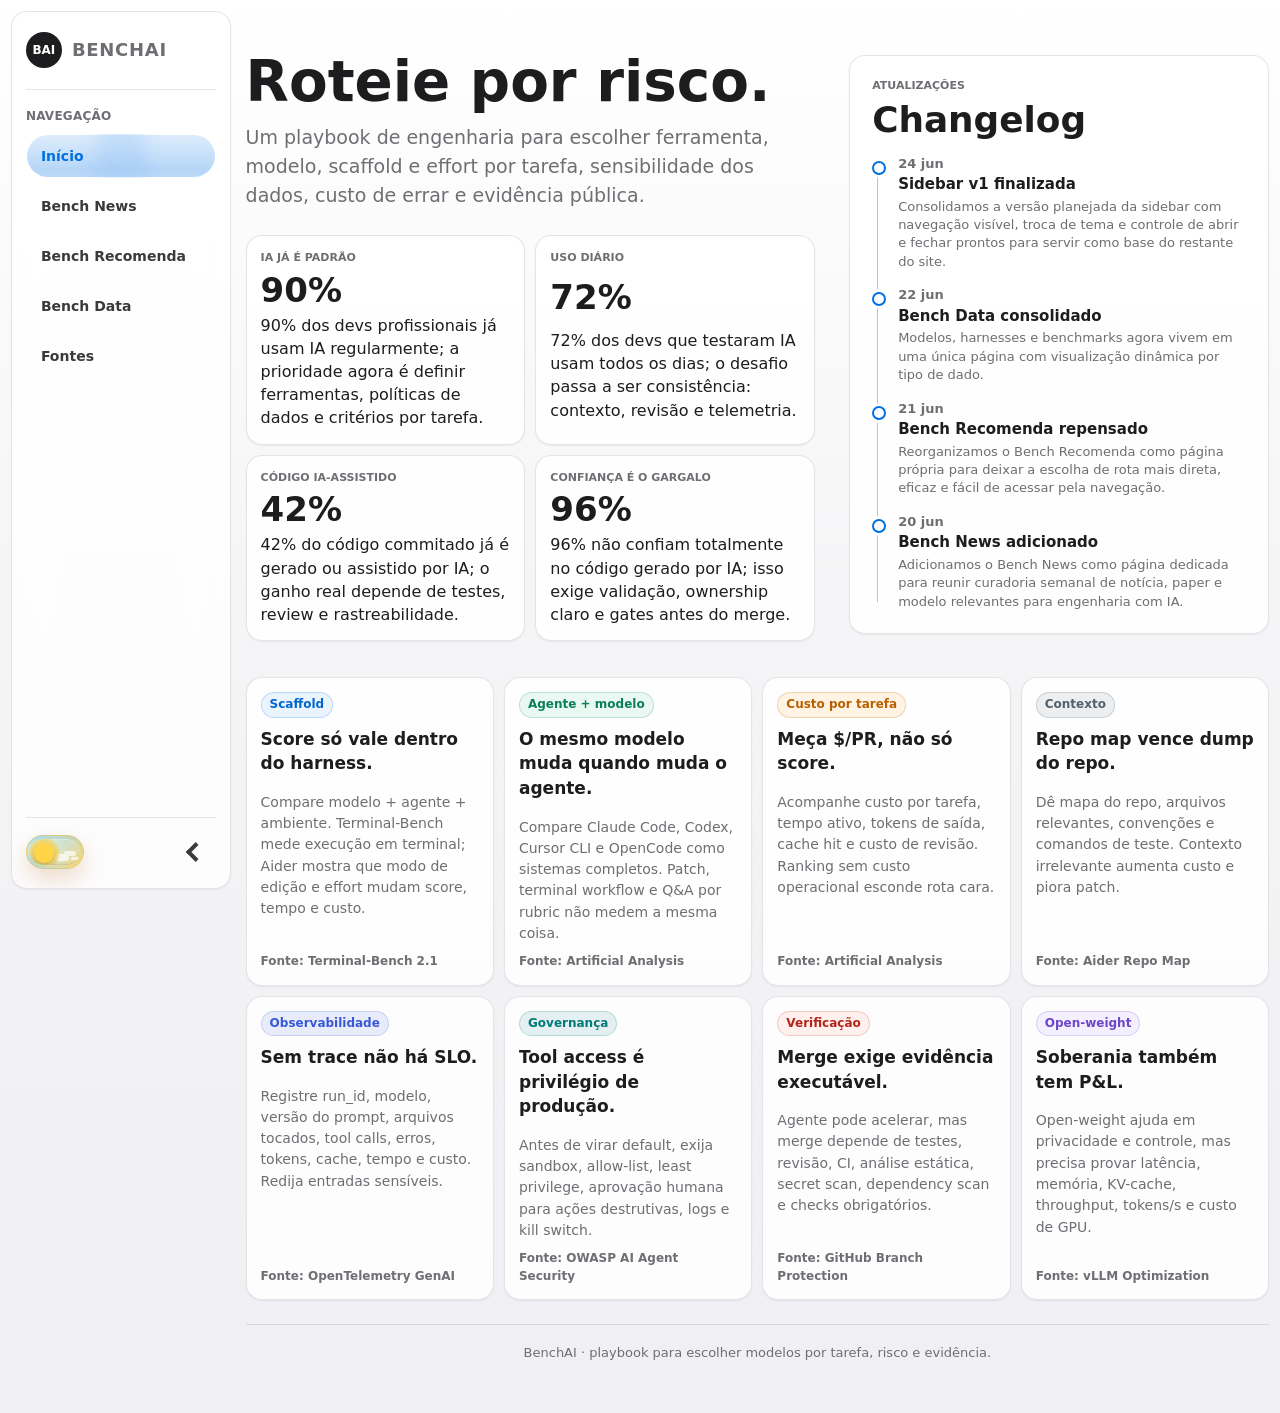
==== commit 7647fcdf: "feature: aprimora navegacao responsiva" ====
--- a/site/index.html
+++ b/site/index.html
@@ -15,11 +15,25 @@
     <meta name="twitter:card" content="summary">
     <meta name="twitter:title" content="BenchAI">
     <meta name="twitter:description" content="Playbook para escolher ferramentas e modelos de IA por tarefa, risco, governança, sensibilidade dos dados e evidência pública.">
-    <link rel="stylesheet" href="assets/css/styles.css?v=20260624-sidebar-v1">
+    <link rel="stylesheet" href="assets/css/styles.css?v=20260625-sidebar-drop">
   </head>
   <body data-page="home">
     <a class="skip-link" href="#conteudo">Pular para o conteúdo</a>
     <button class="sidebar-reveal" id="sidebarReveal" type="button" aria-controls="sidebar" aria-expanded="true" aria-label="Mostrar sidebar" title="Mostrar sidebar"><span aria-hidden="true">☰</span></button>
+    <header class="site-topbar" aria-label="Navegação compacta">
+      <a class="topbar-brand" href="./">
+        <span class="topbar-mark" aria-hidden="true">BAI</span>
+        <span>BenchAI</span>
+      </a>
+      <nav class="topbar-nav" aria-label="Navegação principal compacta">
+        <a href="./" data-nav-id="home" aria-current="page"><span>Início</span></a>
+        <a href="bench-news.html" data-nav-id="bench-news"><span>Bench News</span></a>
+        <a href="bench-recomenda.html" data-nav-id="bench-recomenda"><span>Bench Recomenda</span></a>
+        <a href="bench-data.html" data-nav-id="bench-data"><span>Bench Data</span></a>
+        <a href="fontes.html" data-nav-id="fontes"><span>Fontes</span></a>
+      </nav>
+      <div class="topbar-theme" data-theme-switch-host="topbar"></div>
+    </header>
 
     <div class="app-shell">
       <aside class="sidebar" id="sidebar" aria-label="Navegação principal">
@@ -32,7 +46,7 @@
         <div class="sidebar-scroll">
           <div class="nav-label">Navegação</div>
           <nav class="nav-list" id="siteNav">
-            <a href="./" data-nav-id="home"><span class="nav-text">Início</span></a>
+            <a href="./" data-nav-id="home" aria-current="page"><span class="nav-text">Início</span></a>
             <a href="bench-news.html" data-nav-id="bench-news"><span class="nav-text">Bench News</span></a>
             <a href="bench-recomenda.html" data-nav-id="bench-recomenda"><span class="nav-text">Bench Recomenda</span></a>
             <a href="bench-data.html" data-nav-id="bench-data"><span class="nav-text">Bench Data</span></a>
@@ -175,8 +189,8 @@
       </main>
     </div>
 
-    <script src="assets/js/shell.js?v=20260624-sidebar-v1"></script>
-    <script src="assets/js/data.js?v=20260624-sidebar-v1"></script>
-    <script src="assets/js/app.js?v=20260624-sidebar-v1"></script>
+    <script src="assets/js/shell.js?v=20260625-sidebar-drop"></script>
+    <script src="assets/js/data.js?v=20260625-sidebar-drop"></script>
+    <script src="assets/js/app.js?v=20260625-sidebar-drop"></script>
   </body>
 </html>
--- a/site/assets/css/styles.css
+++ b/site/assets/css/styles.css
@@ -44,8 +44,8 @@
   --hover-surface-strong: #f5f5f7;
   --nav-liquid-hover: rgba(58, 58, 60, 0.08);
   --nav-liquid-hover-strong: rgba(58, 58, 60, 0.14);
-  --nav-liquid-active: rgba(0, 113, 227, 0.12);
-  --nav-liquid-active-strong: rgba(0, 113, 227, 0.2);
+  --nav-liquid-active: rgba(0, 113, 227, 0.16);
+  --nav-liquid-active-strong: rgba(0, 113, 227, 0.26);
   --switch-bg: #8fd7ff;
   --switch-bg-strong: #ffd66d;
   --switch-glow: rgba(255, 245, 181, 0.72);
@@ -56,7 +56,8 @@
   --meta-bg: #e8e8ed;
   --meta-border: rgba(0, 0, 0, 0.1);
   --signal-bg: linear-gradient(180deg, #fff 0%, #f8fbff 100%);
-  --sidebar: 260px;
+  --sidebar: 220px;
+  --hero-rail: 260px;
   --font: -apple-system, BlinkMacSystemFont, "SF Pro Text", "Segoe UI", Inter, ui-sans-serif, system-ui, sans-serif;
   --mono: "SFMono-Regular", ui-monospace, Menlo, Consolas, monospace;
 }
@@ -105,8 +106,8 @@
   --hover-surface-strong: #303033;
   --nav-liquid-hover: rgba(255, 255, 255, 0.09);
   --nav-liquid-hover-strong: rgba(255, 255, 255, 0.16);
-  --nav-liquid-active: rgba(10, 132, 255, 0.18);
-  --nav-liquid-active-strong: rgba(10, 132, 255, 0.28);
+  --nav-liquid-active: rgba(10, 132, 255, 0.22);
+  --nav-liquid-active-strong: rgba(10, 132, 255, 0.34);
   --switch-bg: #102a72;
   --switch-bg-strong: #0a84ff;
   --switch-glow: rgba(142, 202, 255, 0.46);
@@ -574,7 +575,7 @@
   gap: 10px;
   min-height: 64px;
   border-bottom: 1px solid var(--line);
-  padding: 0 44px 14px 0;
+  padding: 0 34px 14px 0;
   text-decoration: none;
 }
 
@@ -620,10 +621,110 @@
 .nav-list {
   display: grid;
   gap: 6px;
+  position: relative;
+  --nav-liquid-x: 0px;
+  --nav-liquid-y: 0px;
+  --nav-liquid-width: 100%;
+  --nav-liquid-height: 44px;
+}
+
+.nav-indicator {
+  position: absolute;
+  top: 0;
+  left: 0;
+  z-index: 0;
+  width: var(--nav-liquid-width);
+  height: var(--nav-liquid-height);
+  overflow: hidden;
+  border: 0;
+  border-radius: 999px;
+  background: transparent;
+  box-shadow: none;
+  opacity: 0;
+  pointer-events: none;
+  scale: 1;
+  transform: translate3d(var(--nav-liquid-x), var(--nav-liquid-y), 0);
+  will-change: transform, width, height, border-radius, scale;
+}
+
+.nav-list[data-nav-liquid-ready="true"] .nav-indicator {
+  opacity: 1;
+  transition:
+    transform 0.28s cubic-bezier(0.14, 0.9, 0.18, 1),
+    width 0.22s cubic-bezier(0.14, 0.9, 0.18, 1),
+    height 0.22s cubic-bezier(0.14, 0.9, 0.18, 1),
+    opacity 0.14s ease;
+}
+
+.nav-indicator::before,
+.nav-indicator::after {
+  content: "";
+  position: absolute;
+  border-radius: inherit;
+  pointer-events: none;
+}
+
+.nav-indicator::before {
+  inset: 1px;
+  background:
+    radial-gradient(circle at 50% 20%, rgba(255, 255, 255, 0.32) 0%, transparent 30%),
+    linear-gradient(180deg, rgba(255, 255, 255, 0.16) 0%, var(--nav-liquid-active) 46%, transparent 118%),
+    var(--nav-liquid-active);
+  background-position: 50% 22%, 0 0, 0 0;
+  background-size: 120% 140%, 100% 180%, auto;
+  opacity: 0.96;
+  transform: scaleY(1);
+}
+
+.nav-indicator::after {
+  left: 50%;
+  right: auto;
+  top: 0;
+  bottom: auto;
+  width: 54px;
+  height: 72px;
+  border-radius: 999px 999px 76% 76%;
+  background: var(--nav-liquid-active-strong);
+  filter: blur(12px);
+  opacity: 0.58;
+  transform: translate(-50%, -36%) scale(0.9);
+}
+
+.nav-list[data-nav-liquid-direction="down"] .nav-indicator::before {
+  transform-origin: center top;
+}
+
+.nav-list[data-nav-liquid-mode="drop"] .nav-indicator {
+  transform-origin: center top;
+}
+
+.nav-list[data-nav-liquid-moving="true"][data-nav-liquid-phase="a"] .nav-indicator {
+  animation: nav-liquid-drop-shell-a 0.3s cubic-bezier(0.16, 0.95, 0.2, 1) both;
+}
+
+.nav-list[data-nav-liquid-moving="true"][data-nav-liquid-phase="b"] .nav-indicator {
+  animation: nav-liquid-drop-shell-b 0.3s cubic-bezier(0.16, 0.95, 0.2, 1) both;
+}
+
+.nav-list[data-nav-liquid-moving="true"][data-nav-liquid-phase="a"] .nav-indicator::before {
+  animation: nav-liquid-drop-fill-a 0.3s cubic-bezier(0.16, 0.95, 0.2, 1) both;
+}
+
+.nav-list[data-nav-liquid-moving="true"][data-nav-liquid-phase="b"] .nav-indicator::before {
+  animation: nav-liquid-drop-fill-b 0.3s cubic-bezier(0.16, 0.95, 0.2, 1) both;
+}
+
+.nav-list[data-nav-liquid-moving="true"][data-nav-liquid-phase="a"] .nav-indicator::after {
+  animation: nav-liquid-drop-blob-a 0.3s cubic-bezier(0.16, 0.95, 0.2, 1) both;
+}
+
+.nav-list[data-nav-liquid-moving="true"][data-nav-liquid-phase="b"] .nav-indicator::after {
+  animation: nav-liquid-drop-blob-b 0.3s cubic-bezier(0.16, 0.95, 0.2, 1) both;
 }
 
 .nav-list a {
   position: relative;
+  z-index: 1;
   display: flex;
   align-items: center;
   min-height: 44px;
@@ -631,9 +732,9 @@
   border: 1px solid transparent;
   border-radius: 999px;
   color: var(--text-soft);
-  padding: 0 16px;
+  padding: 0 14px;
   text-decoration: none;
-  transition: border-color 0.18s ease, color 0.18s ease, transform 0.18s ease;
+  transition: border-color 0.18s ease, box-shadow 0.18s ease, color 0.18s ease, transform 0.18s ease;
   isolation: isolate;
 }
 
@@ -642,7 +743,7 @@
   content: "";
   position: absolute;
   pointer-events: none;
-  z-index: -1;
+  z-index: 0;
 }
 
 .nav-list a::before {
@@ -673,7 +774,7 @@
   z-index: 1;
   min-width: 0;
   color: inherit;
-  font-size: 15px;
+  font-size: 14px;
   font-weight: 640;
   line-height: 1;
 }
@@ -700,26 +801,34 @@
 }
 
 .nav-list a[aria-current="page"] {
-  border-color: rgba(0, 113, 227, 0.22);
+  background: transparent;
+  border-color: transparent;
+  box-shadow: none;
   color: var(--blue);
+  font-weight: 700;
 }
 
 .nav-list a[aria-current="page"]::before {
-  opacity: 1;
-  background: var(--nav-liquid-active);
+  opacity: 0;
+  background:
+    linear-gradient(90deg, var(--nav-liquid-active) 0%, rgba(255, 255, 255, 0.08) 56%, transparent 100%),
+    var(--nav-liquid-active);
   transform: translateX(0) scaleX(1);
+  animation: none;
 }
 
 .nav-list a[aria-current="page"]::after {
-  opacity: 1;
+  opacity: 0;
   background: var(--nav-liquid-active-strong);
   transform: translate(98px, -50%) scale(1.05);
-  animation: liquid-drift 3.8s ease-in-out infinite;
+  animation: none;
 }
 
 .nav-list a[aria-current="page"]:hover::before,
 .nav-list a[aria-current="page"]:focus-visible::before {
-  background: var(--nav-liquid-active);
+  background:
+    linear-gradient(90deg, var(--nav-liquid-active) 0%, rgba(255, 255, 255, 0.08) 56%, transparent 100%),
+    var(--nav-liquid-active);
 }
 
 .nav-list a[aria-current="page"]:hover::after,
@@ -746,6 +855,108 @@
   }
   50% {
     transform: translate(120px, -50%) scale(1.16);
+  }
+}
+
+@keyframes nav-liquid-drop-shell-a {
+  0% {
+    border-radius: 999px 999px 74% 74%;
+    filter: saturate(1);
+    scale: 0.72 0.78;
+  }
+  52% {
+    border-radius: 72% 72% 999px 999px;
+    filter: saturate(1.2);
+    scale: 0.9 1.12;
+  }
+  100% {
+    border-radius: 999px;
+    filter: saturate(1);
+    scale: 1;
+  }
+}
+
+@keyframes nav-liquid-drop-shell-b {
+  0% {
+    border-radius: 999px 999px 70% 70%;
+    filter: saturate(1);
+    scale: 0.78 0.74;
+  }
+  52% {
+    border-radius: 70% 70% 999px 999px;
+    filter: saturate(1.2);
+    scale: 0.94 1.1;
+  }
+  100% {
+    border-radius: 999px;
+    filter: saturate(1);
+    scale: 1;
+  }
+}
+
+@keyframes nav-liquid-drop-fill-a {
+  0% {
+    opacity: 0.68;
+    background-position: 50% -24%, 0 -72%, 0 0;
+    transform: scaleY(0.72);
+  }
+  56% {
+    opacity: 1;
+    background-position: 50% 42%, 0 18%, 0 0;
+    transform: scaleY(1.16);
+  }
+  100% {
+    opacity: 0.96;
+    background-position: 50% 22%, 0 0, 0 0;
+    transform: scaleY(1);
+  }
+}
+
+@keyframes nav-liquid-drop-fill-b {
+  0% {
+    opacity: 0.68;
+    background-position: 50% -28%, 0 -80%, 0 0;
+    transform: scaleY(0.7);
+  }
+  56% {
+    opacity: 1;
+    background-position: 50% 48%, 0 20%, 0 0;
+    transform: scaleY(1.14);
+  }
+  100% {
+    opacity: 0.96;
+    background-position: 50% 22%, 0 0, 0 0;
+    transform: scaleY(1);
+  }
+}
+
+@keyframes nav-liquid-drop-blob-a {
+  0% {
+    opacity: 0.38;
+    transform: translate(-50%, -88%) scale(0.62);
+  }
+  42% {
+    opacity: 0.84;
+    transform: translate(-48%, -28%) scale(1.18);
+  }
+  100% {
+    opacity: 0.58;
+    transform: translate(-50%, -36%) scale(0.9);
+  }
+}
+
+@keyframes nav-liquid-drop-blob-b {
+  0% {
+    opacity: 0.38;
+    transform: translate(-50%, -94%) scale(0.58);
+  }
+  42% {
+    opacity: 0.84;
+    transform: translate(-52%, -24%) scale(1.16);
+  }
+  100% {
+    opacity: 0.58;
+    transform: translate(-50%, -36%) scale(0.9);
   }
 }
 
@@ -942,14 +1153,13 @@
   border: 0;
   background: transparent;
   box-shadow: none;
-  padding: clamp(12px, 3vw, 34px) 0 0;
+  padding: clamp(12px, 3vw, 34px) 0 clamp(10px, 1.6vw, 18px);
 }
 
 .home-intro {
   grid-area: intro;
   align-self: start;
   min-width: 0;
-  padding-top: clamp(4px, 1vw, 12px);
 }
 
 .page-hero:not(.home-hero) {
@@ -970,7 +1180,7 @@
 
 .hero-copy {
   display: grid;
-  grid-template-columns: minmax(0, 1fr) var(--sidebar);
+  grid-template-columns: minmax(0, 1fr) var(--hero-rail);
   gap: clamp(24px, 5vw, 72px);
   align-items: center;
 }
@@ -1035,7 +1245,7 @@
   display: grid;
   align-content: space-between;
   justify-items: start;
-  width: var(--sidebar);
+  width: var(--hero-rail);
   max-width: 100%;
   min-height: 156px;
   overflow: hidden;
@@ -1935,6 +2145,32 @@
   color: var(--muted);
 }
 
+@media (max-width: 1120px) {
+  body.sidebar-collapsed .app-shell,
+  .app-shell {
+    grid-template-columns: 1fr;
+    padding: 82px clamp(12px, 2vw, 18px) clamp(12px, 2vw, 18px);
+  }
+
+  body.sidebar-collapsed .main,
+  .main {
+    grid-column: auto;
+  }
+
+  .sidebar {
+    display: none;
+  }
+
+  .site-topbar {
+    display: grid;
+  }
+
+  .sidebar-collapse,
+  .sidebar-reveal {
+    display: none !important;
+  }
+}
+
 @media (max-width: 720px) {
   body.sidebar-collapsed .app-shell {
     grid-template-columns: 1fr;
